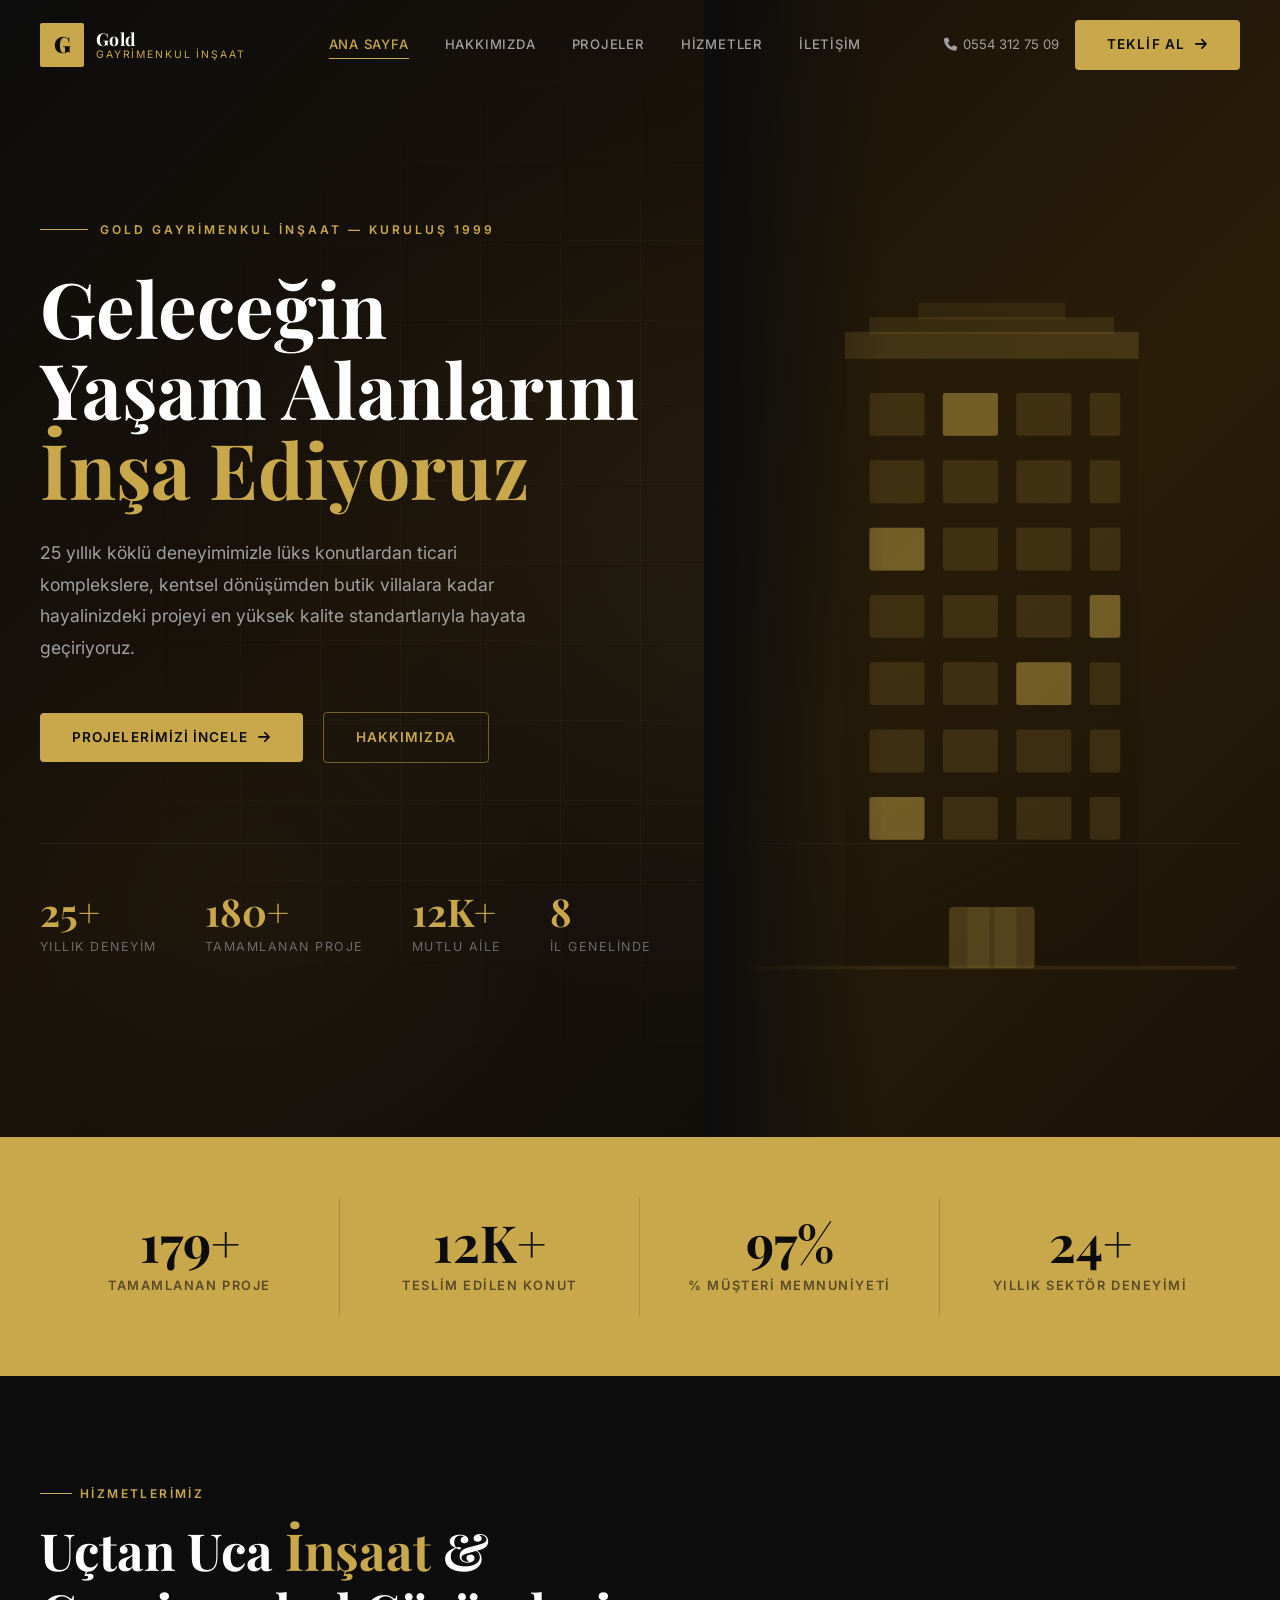
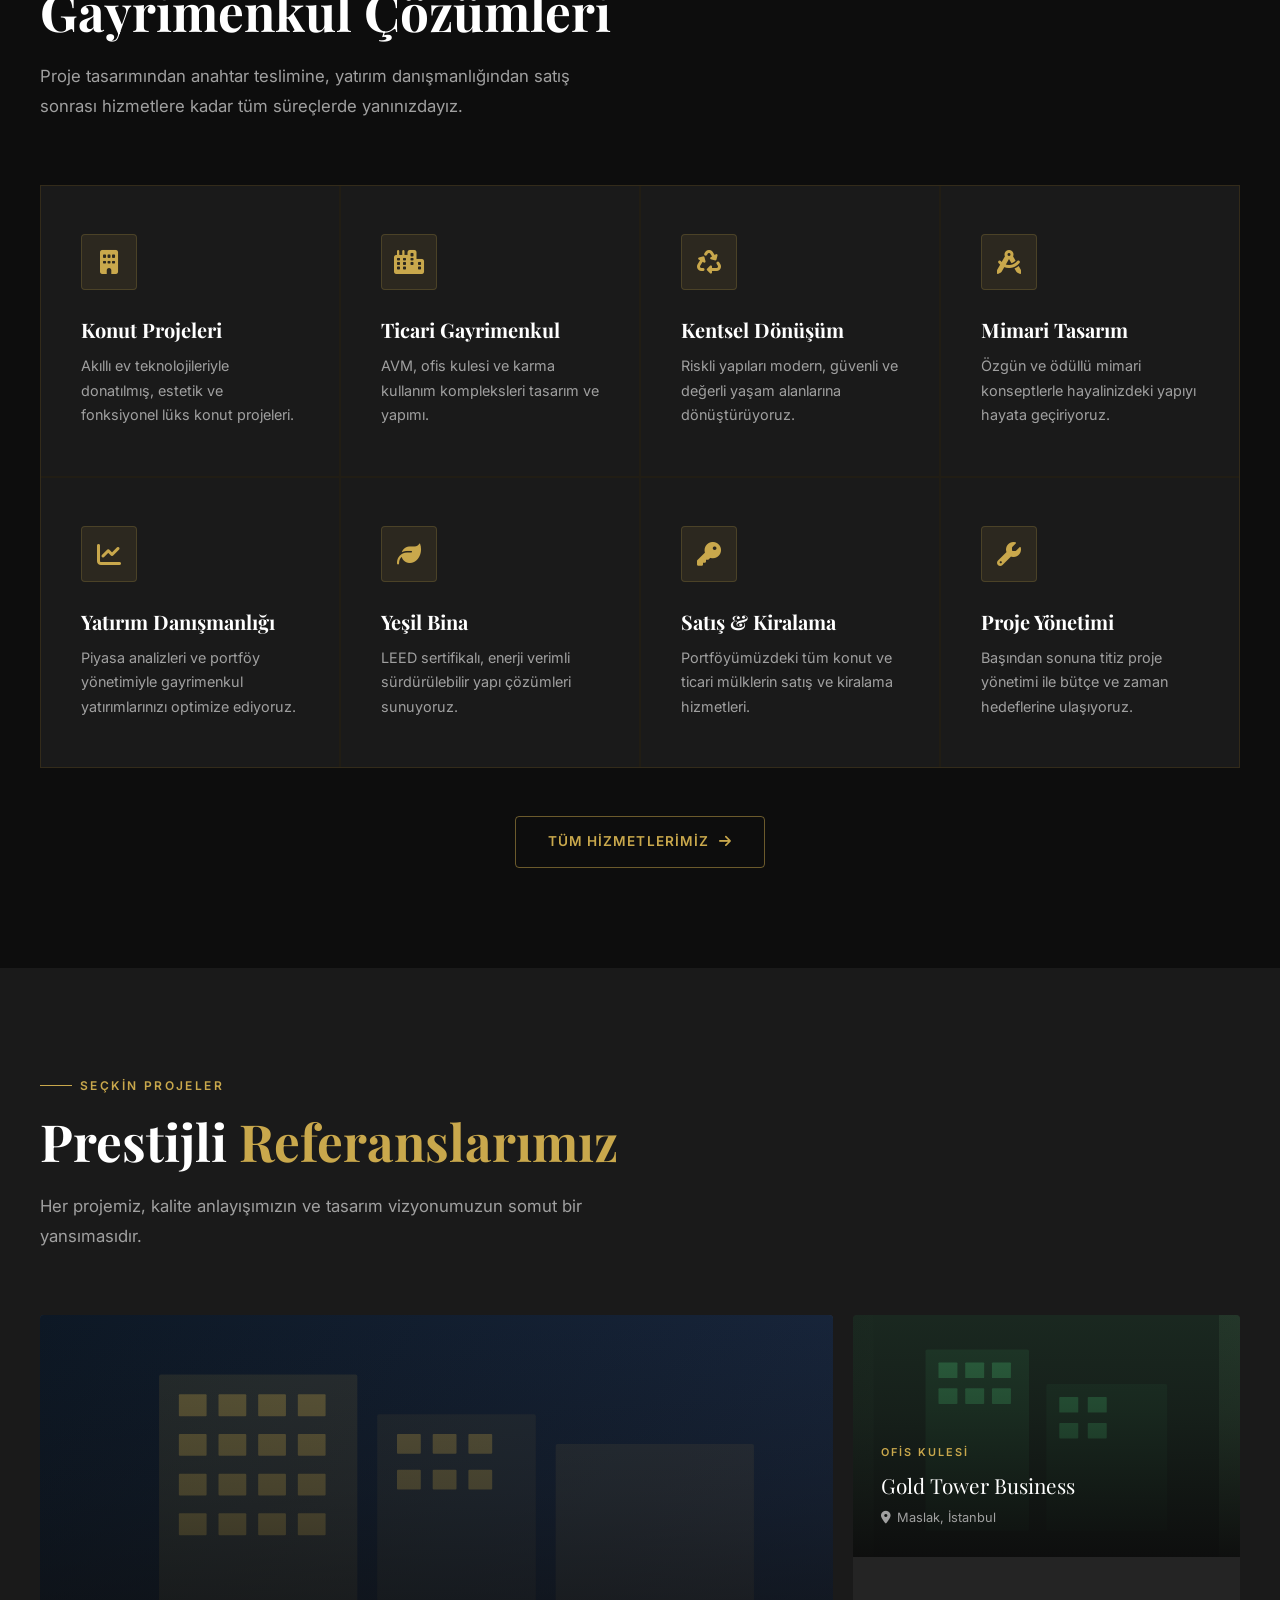
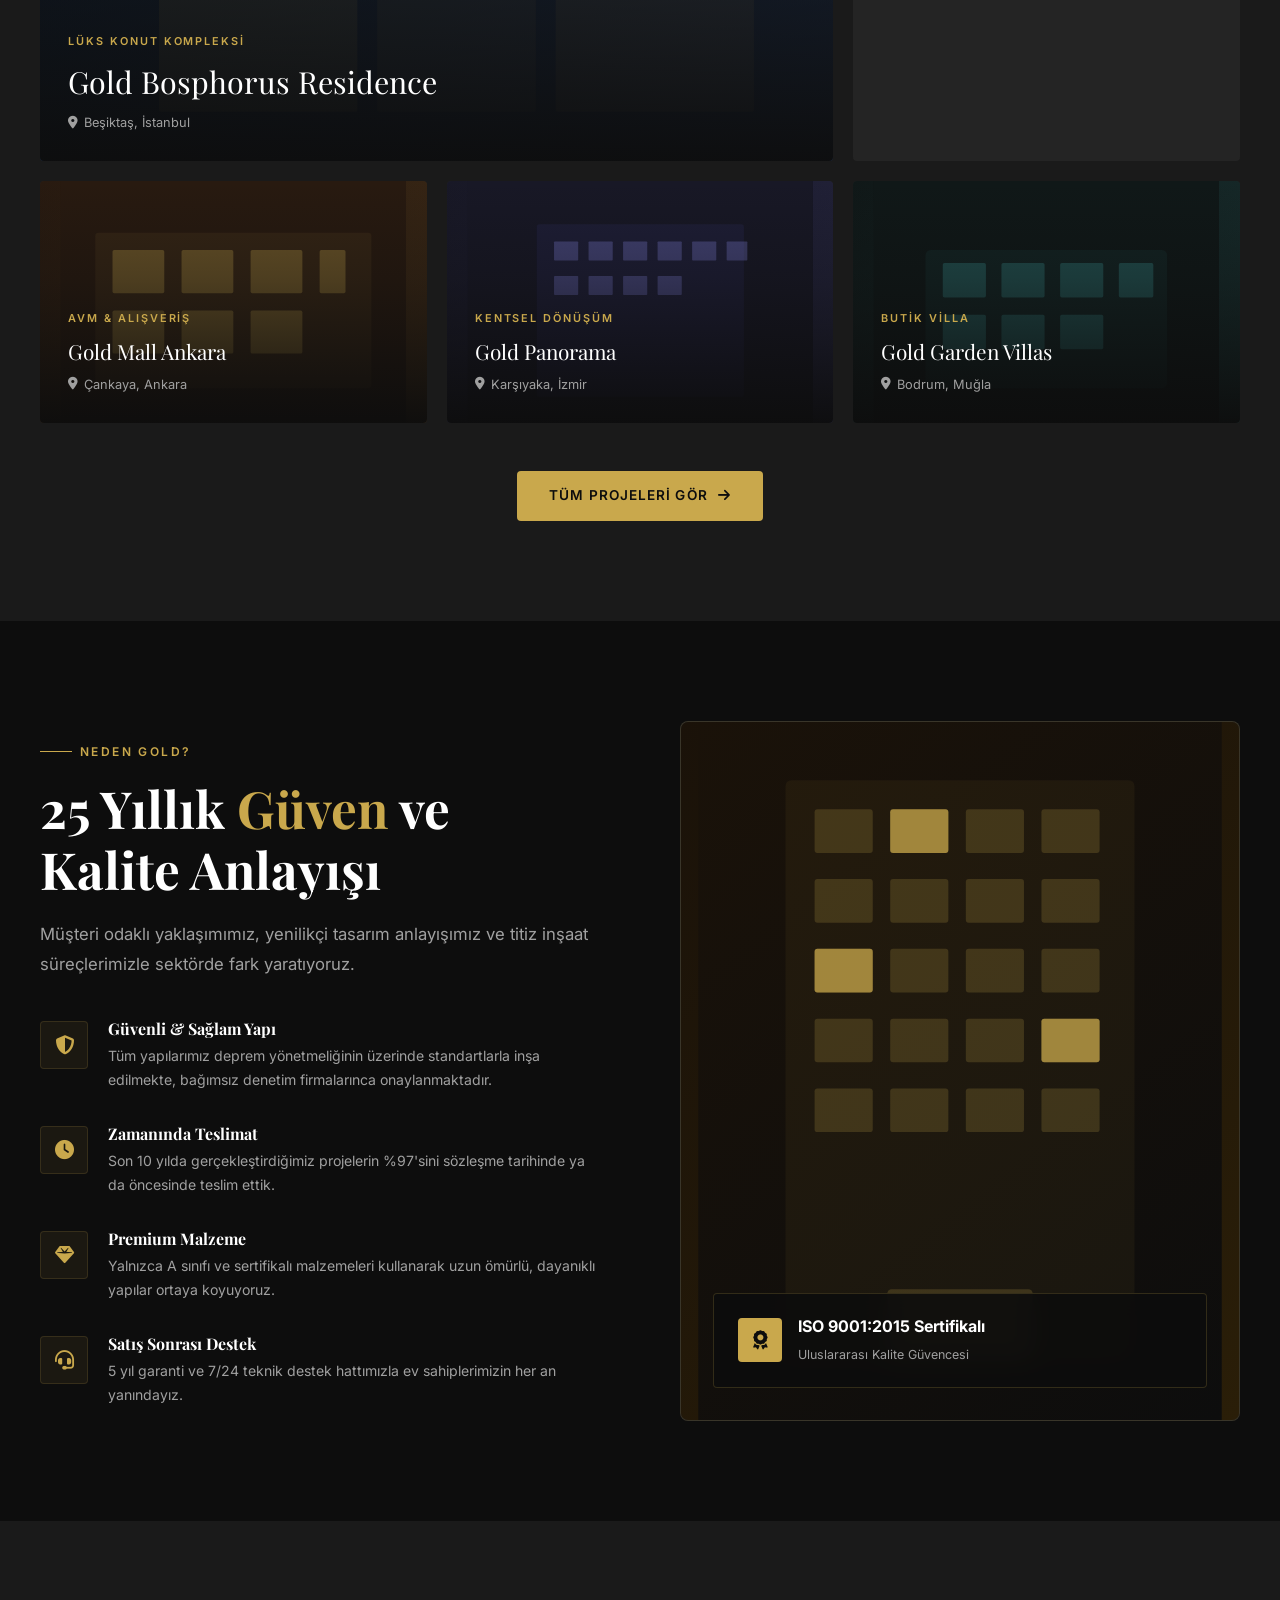
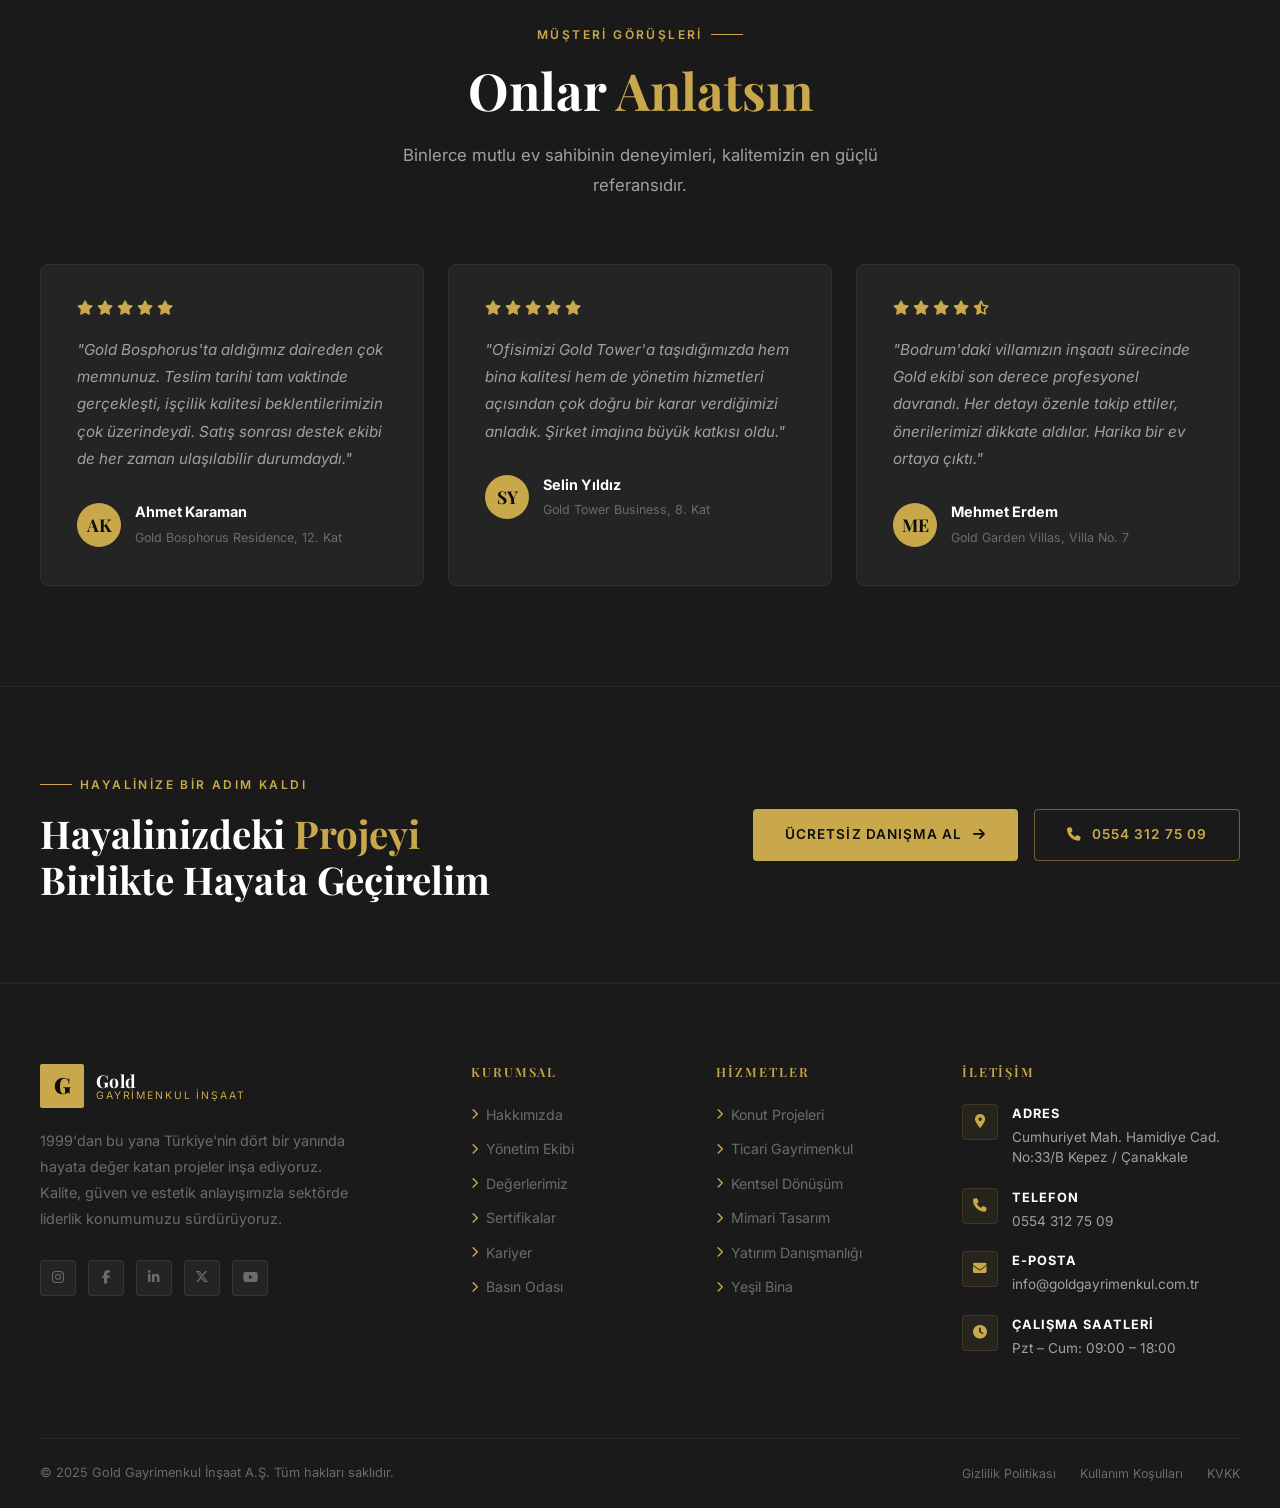
==== index.html @ 8187c600 "fix: iletişim bilgilerini güncelle Telefon: 0212 123 45 67 → 0554 312 75 09 Adres: Büyükdere Cad. No" ====
<!DOCTYPE html>
<html lang="tr">
<head>
  <meta charset="UTF-8" />
  <meta name="viewport" content="width=device-width, initial-scale=1.0" />
  <meta name="description" content="Gold Gayrimenkul İnşaat – Türkiye'nin önde gelen gayrimenkul ve inşaat şirketi. Lüks konutlar, ticari projeler ve kentsel dönüşüm alanında 25 yıllık deneyim." />
  <title>Gold Gayrimenkul İnşaat | Ana Sayfa</title>
  <link rel="preconnect" href="https://fonts.googleapis.com" />
  <link rel="preconnect" href="https://fonts.gstatic.com" crossorigin />
  <link href="https://fonts.googleapis.com/css2?family=Playfair+Display:wght@400;600;700;900&family=Inter:wght@300;400;500;600;700&display=swap" rel="stylesheet" />
  <link rel="stylesheet" href="css/style.css" />
  <link rel="stylesheet" href="https://cdnjs.cloudflare.com/ajax/libs/font-awesome/6.5.0/css/all.min.css" />
</head>
<body>

<!-- ══ NAVBAR ══ -->
<nav id="navbar">
  <div class="container">
    <div class="nav-inner">
      <a href="index.html" class="nav-logo">
        <div class="logo-icon">G</div>
        <div class="logo-text">
          <strong>Gold</strong>
          <span>Gayrimenkul İnşaat</span>
        </div>
      </a>
      <div class="nav-links">
        <a href="index.html" class="active">Ana Sayfa</a>
        <a href="hakkimizda.html">Hakkımızda</a>
        <a href="projeler.html">Projeler</a>
        <a href="hizmetler.html">Hizmetler</a>
        <a href="iletisim.html">İletişim</a>
      </div>
      <div class="nav-cta">
        <a href="tel:+905543127509" class="nav-tel">
          <i class="fa-solid fa-phone"></i>
          0554 312 75 09
        </a>
        <a href="iletisim.html" class="btn btn-primary">
          Teklif Al
          <i class="fa-solid fa-arrow-right"></i>
        </a>
      </div>
      <button class="nav-hamburger" id="hamburger" aria-label="Menü">
        <span></span><span></span><span></span>
      </button>
    </div>
  </div>
</nav>

<!-- Mobile Nav -->
<div class="nav-mobile" id="mobileNav">
  <a href="index.html" onclick="closeMenu()">Ana Sayfa</a>
  <a href="hakkimizda.html" onclick="closeMenu()">Hakkımızda</a>
  <a href="projeler.html" onclick="closeMenu()">Projeler</a>
  <a href="hizmetler.html" onclick="closeMenu()">Hizmetler</a>
  <a href="iletisim.html" onclick="closeMenu()">İletişim</a>
</div>

<!-- ══ HERO ══ -->
<section class="hero">
  <div class="hero-bg"></div>
  <div class="hero-grid"></div>
  <div class="container">
    <div class="hero-content">
      <div class="hero-eyebrow">
        <span class="line"></span>
        <span>Gold Gayrimenkul İnşaat — Kuruluş 1999</span>
      </div>
      <h1 class="hero-title">
        Geleceğin<br/>
        Yaşam Alanlarını<br/>
        <span class="gold">İnşa Ediyoruz</span>
      </h1>
      <p class="hero-subtitle">
        25 yıllık köklü deneyimimizle lüks konutlardan ticari komplekslere,
        kentsel dönüşümden butik villalara kadar hayalinizdeki projeyi
        en yüksek kalite standartlarıyla hayata geçiriyoruz.
      </p>
      <div class="hero-actions">
        <a href="projeler.html" class="btn btn-primary">
          Projelerimizi İncele
          <i class="fa-solid fa-arrow-right"></i>
        </a>
        <a href="hakkimizda.html" class="btn btn-outline">
          Hakkımızda
        </a>
      </div>
      <div class="hero-stats">
        <div class="hero-stat">
          <strong>25+</strong>
          <span>Yıllık Deneyim</span>
        </div>
        <div class="hero-stat">
          <strong>180+</strong>
          <span>Tamamlanan Proje</span>
        </div>
        <div class="hero-stat">
          <strong>12K+</strong>
          <span>Mutlu Aile</span>
        </div>
        <div class="hero-stat">
          <strong>8</strong>
          <span>İl Genelinde</span>
        </div>
      </div>
    </div>
  </div>
  <div class="hero-visual">
    <div class="hero-visual-inner">
      <div class="hero-building">
        <svg class="building-svg" viewBox="0 0 400 600" fill="none" xmlns="http://www.w3.org/2000/svg">
          <!-- Ana bina gövdesi -->
          <rect x="80" y="80" width="240" height="500" fill="url(#buildingGrad)" />
          <!-- Pencere sıraları -->
          <g fill="rgba(201,168,76,0.25)">
            <rect x="100" y="110" width="45" height="35" rx="2"/>
            <rect x="160" y="110" width="45" height="35" rx="2"/>
            <rect x="220" y="110" width="45" height="35" rx="2"/>
            <rect x="280" y="110" width="25" height="35" rx="2"/>
            <rect x="100" y="165" width="45" height="35" rx="2"/>
            <rect x="160" y="165" width="45" height="35" rx="2"/>
            <rect x="220" y="165" width="45" height="35" rx="2"/>
            <rect x="280" y="165" width="25" height="35" rx="2"/>
            <rect x="100" y="220" width="45" height="35" rx="2"/>
            <rect x="160" y="220" width="45" height="35" rx="2"/>
            <rect x="220" y="220" width="45" height="35" rx="2"/>
            <rect x="280" y="220" width="25" height="35" rx="2"/>
            <rect x="100" y="275" width="45" height="35" rx="2"/>
            <rect x="160" y="275" width="45" height="35" rx="2"/>
            <rect x="220" y="275" width="45" height="35" rx="2"/>
            <rect x="280" y="275" width="25" height="35" rx="2"/>
            <rect x="100" y="330" width="45" height="35" rx="2"/>
            <rect x="160" y="330" width="45" height="35" rx="2"/>
            <rect x="220" y="330" width="45" height="35" rx="2"/>
            <rect x="280" y="330" width="25" height="35" rx="2"/>
            <rect x="100" y="385" width="45" height="35" rx="2"/>
            <rect x="160" y="385" width="45" height="35" rx="2"/>
            <rect x="220" y="385" width="45" height="35" rx="2"/>
            <rect x="280" y="385" width="25" height="35" rx="2"/>
            <rect x="100" y="440" width="45" height="35" rx="2"/>
            <rect x="160" y="440" width="45" height="35" rx="2"/>
            <rect x="220" y="440" width="45" height="35" rx="2"/>
            <rect x="280" y="440" width="25" height="35" rx="2"/>
          </g>
          <!-- Parlak pencereler -->
          <g fill="rgba(201,168,76,0.7)">
            <rect x="160" y="110" width="45" height="35" rx="2"/>
            <rect x="100" y="220" width="45" height="35" rx="2"/>
            <rect x="220" y="330" width="45" height="35" rx="2"/>
            <rect x="100" y="440" width="45" height="35" rx="2"/>
            <rect x="280" y="275" width="25" height="35" rx="2"/>
          </g>
          <!-- Üst bölüm / çatı detay -->
          <rect x="80" y="60" width="240" height="22" fill="rgba(201,168,76,0.3)" />
          <rect x="100" y="48" width="200" height="14" fill="rgba(201,168,76,0.2)" />
          <rect x="140" y="36" width="120" height="14" fill="rgba(201,168,76,0.15)" />
          <!-- Giriş kapısı -->
          <rect x="165" y="530" width="70" height="50" rx="3" fill="rgba(201,168,76,0.4)" />
          <rect x="180" y="530" width="18" height="50" rx="2" fill="rgba(201,168,76,0.2)" />
          <rect x="202" y="530" width="18" height="50" rx="2" fill="rgba(201,168,76,0.2)" />
          <!-- Zemin çizgisi -->
          <rect x="0" y="578" width="400" height="3" fill="rgba(201,168,76,0.2)" />
          <defs>
            <linearGradient id="buildingGrad" x1="80" y1="80" x2="320" y2="580" gradientUnits="userSpaceOnUse">
              <stop offset="0%" stop-color="rgba(42,30,8,0.9)"/>
              <stop offset="100%" stop-color="rgba(26,18,9,0.7)"/>
            </linearGradient>
          </defs>
        </svg>
      </div>
    </div>
  </div>
</section>

<!-- ══ STATS BAND ══ -->
<div class="stats-band">
  <div class="container">
    <div class="stats-band-grid">
      <div class="stat-item">
        <span class="stat-number" data-target="180">0</span>
        <span class="stat-label">Tamamlanan Proje</span>
      </div>
      <div class="stat-item">
        <span class="stat-number" data-target="12000">0</span>
        <span class="stat-label">Teslim Edilen Konut</span>
      </div>
      <div class="stat-item">
        <span class="stat-number" data-target="98">0</span>
        <span class="stat-label">% Müşteri Memnuniyeti</span>
      </div>
      <div class="stat-item">
        <span class="stat-number" data-target="25">0</span>
        <span class="stat-label">Yıllık Sektör Deneyimi</span>
      </div>
    </div>
  </div>
</div>

<!-- ══ HİZMETLER ══ -->
<section id="services">
  <div class="container">
    <div class="section-header reveal">
      <div class="section-badge">Hizmetlerimiz</div>
      <h2 class="section-title">Uçtan Uca <span>İnşaat</span> &amp;<br/>Gayrimenkul Çözümleri</h2>
      <p class="section-desc">Proje tasarımından anahtar teslimine, yatırım danışmanlığından satış sonrası hizmetlere kadar tüm süreçlerde yanınızdayız.</p>
    </div>
    <div class="services-grid">
      <div class="service-card reveal reveal-delay-1">
        <div class="service-icon"><i class="fa-solid fa-building"></i></div>
        <h3>Konut Projeleri</h3>
        <p>Akıllı ev teknolojileriyle donatılmış, estetik ve fonksiyonel lüks konut projeleri.</p>
      </div>
      <div class="service-card reveal reveal-delay-2">
        <div class="service-icon"><i class="fa-solid fa-city"></i></div>
        <h3>Ticari Gayrimenkul</h3>
        <p>AVM, ofis kulesi ve karma kullanım kompleksleri tasarım ve yapımı.</p>
      </div>
      <div class="service-card reveal reveal-delay-3">
        <div class="service-icon"><i class="fa-solid fa-recycle"></i></div>
        <h3>Kentsel Dönüşüm</h3>
        <p>Riskli yapıları modern, güvenli ve değerli yaşam alanlarına dönüştürüyoruz.</p>
      </div>
      <div class="service-card reveal reveal-delay-4">
        <div class="service-icon"><i class="fa-solid fa-compass-drafting"></i></div>
        <h3>Mimari Tasarım</h3>
        <p>Özgün ve ödüllü mimari konseptlerle hayalinizdeki yapıyı hayata geçiriyoruz.</p>
      </div>
      <div class="service-card reveal reveal-delay-1">
        <div class="service-icon"><i class="fa-solid fa-chart-line"></i></div>
        <h3>Yatırım Danışmanlığı</h3>
        <p>Piyasa analizleri ve portföy yönetimiyle gayrimenkul yatırımlarınızı optimize ediyoruz.</p>
      </div>
      <div class="service-card reveal reveal-delay-2">
        <div class="service-icon"><i class="fa-solid fa-leaf"></i></div>
        <h3>Yeşil Bina</h3>
        <p>LEED sertifikalı, enerji verimli sürdürülebilir yapı çözümleri sunuyoruz.</p>
      </div>
      <div class="service-card reveal reveal-delay-3">
        <div class="service-icon"><i class="fa-solid fa-key"></i></div>
        <h3>Satış &amp; Kiralama</h3>
        <p>Portföyümüzdeki tüm konut ve ticari mülklerin satış ve kiralama hizmetleri.</p>
      </div>
      <div class="service-card reveal reveal-delay-4">
        <div class="service-icon"><i class="fa-solid fa-wrench"></i></div>
        <h3>Proje Yönetimi</h3>
        <p>Başından sonuna titiz proje yönetimi ile bütçe ve zaman hedeflerine ulaşıyoruz.</p>
      </div>
    </div>
    <div style="text-align:center; margin-top:48px;" class="reveal">
      <a href="hizmetler.html" class="btn btn-outline">
        Tüm Hizmetlerimiz
        <i class="fa-solid fa-arrow-right"></i>
      </a>
    </div>
  </div>
</section>

<!-- ══ PROJELER ══ -->
<section style="background: var(--dark-2); padding-top: 0; padding-bottom: 100px;" id="projects">
  <div class="container">
    <div class="section-header reveal" style="padding-top: 100px;">
      <div class="section-badge">Seçkin Projeler</div>
      <h2 class="section-title">Prestijli <span>Referanslarımız</span></h2>
      <p class="section-desc">Her projemiz, kalite anlayışımızın ve tasarım vizyonumuzun somut bir yansımasıdır.</p>
    </div>
    <div class="projects-grid">
      <!-- Featured -->
      <div class="project-card reveal">
        <div class="project-thumb">
          <div class="project-thumb-bg" style="background: linear-gradient(135deg, #1A2840 0%, #2A3D5C 50%, #1A2840 100%); position: relative;">
            <svg viewBox="0 0 800 450" width="100%" height="100%" xmlns="http://www.w3.org/2000/svg" style="position:absolute;inset:0">
              <rect width="800" height="450" fill="url(#p1g)"/>
              <rect x="120" y="60" width="200" height="340" fill="rgba(201,168,76,0.12)" rx="2"/>
              <rect x="340" y="100" width="160" height="300" fill="rgba(201,168,76,0.08)" rx="2"/>
              <rect x="520" y="130" width="200" height="270" fill="rgba(201,168,76,0.1)" rx="2"/>
              <g fill="rgba(201,168,76,0.35)">
                <rect x="140" y="80" width="28" height="22" rx="1"/>
                <rect x="180" y="80" width="28" height="22" rx="1"/>
                <rect x="220" y="80" width="28" height="22" rx="1"/>
                <rect x="260" y="80" width="28" height="22" rx="1"/>
                <rect x="140" y="120" width="28" height="22" rx="1"/>
                <rect x="180" y="120" width="28" height="22" rx="1"/>
                <rect x="220" y="120" width="28" height="22" rx="1"/>
                <rect x="260" y="120" width="28" height="22" rx="1"/>
                <rect x="140" y="160" width="28" height="22" rx="1"/>
                <rect x="180" y="160" width="28" height="22" rx="1"/>
                <rect x="220" y="160" width="28" height="22" rx="1"/>
                <rect x="260" y="160" width="28" height="22" rx="1"/>
                <rect x="140" y="200" width="28" height="22" rx="1"/>
                <rect x="180" y="200" width="28" height="22" rx="1"/>
                <rect x="220" y="200" width="28" height="22" rx="1"/>
                <rect x="260" y="200" width="28" height="22" rx="1"/>
                <rect x="360" y="120" width="24" height="20" rx="1"/>
                <rect x="396" y="120" width="24" height="20" rx="1"/>
                <rect x="432" y="120" width="24" height="20" rx="1"/>
                <rect x="360" y="156" width="24" height="20" rx="1"/>
                <rect x="396" y="156" width="24" height="20" rx="1"/>
                <rect x="432" y="156" width="24" height="20" rx="1"/>
              </g>
              <defs>
                <linearGradient id="p1g" x1="0" y1="0" x2="800" y2="450" gradientUnits="userSpaceOnUse">
                  <stop offset="0%" stop-color="#0D1825"/>
                  <stop offset="100%" stop-color="#1A2840"/>
                </linearGradient>
              </defs>
            </svg>
          </div>
          <div class="project-overlay">
            <div class="project-tag">Lüks Konut Kompleksi</div>
            <div class="project-name">Gold Bosphorus Residence</div>
            <div class="project-loc"><i class="fa-solid fa-location-dot"></i> Beşiktaş, İstanbul</div>
          </div>
          <div class="project-arrow"><i class="fa-solid fa-arrow-right"></i></div>
        </div>
      </div>
      <!-- Card 2 -->
      <div class="project-card reveal reveal-delay-1">
        <div class="project-thumb">
          <div class="project-thumb-bg" style="background: linear-gradient(135deg, #1A2820 0%, #2A4030 100%);">
            <svg viewBox="0 0 400 280" width="100%" height="100%" xmlns="http://www.w3.org/2000/svg">
              <rect width="400" height="280" fill="#1A2820"/>
              <rect x="60" y="40" width="120" height="210" fill="rgba(76,201,120,0.1)" rx="2"/>
              <rect x="200" y="80" width="140" height="170" fill="rgba(76,201,120,0.07)" rx="2"/>
              <g fill="rgba(76,201,120,0.3)">
                <rect x="75" y="55" width="22" height="18" rx="1"/>
                <rect x="106" y="55" width="22" height="18" rx="1"/>
                <rect x="137" y="55" width="22" height="18" rx="1"/>
                <rect x="75" y="85" width="22" height="18" rx="1"/>
                <rect x="106" y="85" width="22" height="18" rx="1"/>
                <rect x="137" y="85" width="22" height="18" rx="1"/>
                <rect x="215" y="95" width="22" height="18" rx="1"/>
                <rect x="248" y="95" width="22" height="18" rx="1"/>
                <rect x="215" y="125" width="22" height="18" rx="1"/>
                <rect x="248" y="125" width="22" height="18" rx="1"/>
              </g>
            </svg>
          </div>
          <div class="project-overlay">
            <div class="project-tag">Ofis Kulesi</div>
            <div class="project-name">Gold Tower Business</div>
            <div class="project-loc"><i class="fa-solid fa-location-dot"></i> Maslak, İstanbul</div>
          </div>
          <div class="project-arrow"><i class="fa-solid fa-arrow-right"></i></div>
        </div>
      </div>
      <!-- Card 3 -->
      <div class="project-card reveal reveal-delay-2">
        <div class="project-thumb">
          <div class="project-thumb-bg" style="background: linear-gradient(135deg, #281A10 0%, #3D2A16 100%);">
            <svg viewBox="0 0 400 280" width="100%" height="100%" xmlns="http://www.w3.org/2000/svg">
              <rect width="400" height="280" fill="#281A10"/>
              <rect x="40" y="60" width="320" height="180" fill="rgba(201,168,76,0.08)" rx="4"/>
              <g fill="rgba(201,168,76,0.35)">
                <rect x="60" y="80" width="60" height="50" rx="2"/>
                <rect x="140" y="80" width="60" height="50" rx="2"/>
                <rect x="220" y="80" width="60" height="50" rx="2"/>
                <rect x="300" y="80" width="30" height="50" rx="2"/>
                <rect x="60" y="150" width="60" height="50" rx="2"/>
                <rect x="140" y="150" width="60" height="50" rx="2"/>
                <rect x="220" y="150" width="60" height="50" rx="2"/>
              </g>
            </svg>
          </div>
          <div class="project-overlay">
            <div class="project-tag">AVM &amp; Alışveriş</div>
            <div class="project-name">Gold Mall Ankara</div>
            <div class="project-loc"><i class="fa-solid fa-location-dot"></i> Çankaya, Ankara</div>
          </div>
          <div class="project-arrow"><i class="fa-solid fa-arrow-right"></i></div>
        </div>
      </div>
      <!-- Card 4 -->
      <div class="project-card reveal reveal-delay-1">
        <div class="project-thumb">
          <div class="project-thumb-bg" style="background: linear-gradient(135deg, #181826 0%, #252540 100%);">
            <svg viewBox="0 0 400 280" width="100%" height="100%" xmlns="http://www.w3.org/2000/svg">
              <rect width="400" height="280" fill="#181826"/>
              <rect x="80" y="50" width="240" height="200" fill="rgba(100,100,255,0.08)" rx="3"/>
              <g fill="rgba(150,150,255,0.3)">
                <rect x="100" y="70" width="28" height="22" rx="1"/><rect x="140" y="70" width="28" height="22" rx="1"/>
                <rect x="180" y="70" width="28" height="22" rx="1"/><rect x="220" y="70" width="28" height="22" rx="1"/>
                <rect x="260" y="70" width="28" height="22" rx="1"/><rect x="300" y="70" width="24" height="22" rx="1"/>
                <rect x="100" y="110" width="28" height="22" rx="1"/><rect x="140" y="110" width="28" height="22" rx="1"/>
                <rect x="180" y="110" width="28" height="22" rx="1"/><rect x="220" y="110" width="28" height="22" rx="1"/>
              </g>
            </svg>
          </div>
          <div class="project-overlay">
            <div class="project-tag">Kentsel Dönüşüm</div>
            <div class="project-name">Gold Panorama</div>
            <div class="project-loc"><i class="fa-solid fa-location-dot"></i> Karşıyaka, İzmir</div>
          </div>
          <div class="project-arrow"><i class="fa-solid fa-arrow-right"></i></div>
        </div>
      </div>
      <!-- Card 5 -->
      <div class="project-card reveal reveal-delay-2">
        <div class="project-thumb">
          <div class="project-thumb-bg" style="background: linear-gradient(135deg, #101818 0%, #183030 100%);">
            <svg viewBox="0 0 400 280" width="100%" height="100%" xmlns="http://www.w3.org/2000/svg">
              <rect width="400" height="280" fill="#101818"/>
              <rect x="60" y="80" width="280" height="160" fill="rgba(76,201,201,0.06)" rx="6"/>
              <g fill="rgba(76,201,201,0.25)">
                <rect x="80" y="95" width="50" height="40" rx="2"/><rect x="148" y="95" width="50" height="40" rx="2"/>
                <rect x="216" y="95" width="50" height="40" rx="2"/><rect x="284" y="95" width="40" height="40" rx="2"/>
                <rect x="80" y="155" width="50" height="40" rx="2"/><rect x="148" y="155" width="50" height="40" rx="2"/>
                <rect x="216" y="155" width="50" height="40" rx="2"/>
              </g>
            </svg>
          </div>
          <div class="project-overlay">
            <div class="project-tag">Butik Villa</div>
            <div class="project-name">Gold Garden Villas</div>
            <div class="project-loc"><i class="fa-solid fa-location-dot"></i> Bodrum, Muğla</div>
          </div>
          <div class="project-arrow"><i class="fa-solid fa-arrow-right"></i></div>
        </div>
      </div>
    </div>
    <div style="text-align:center; margin-top:48px;" class="reveal">
      <a href="projeler.html" class="btn btn-primary">
        Tüm Projeleri Gör
        <i class="fa-solid fa-arrow-right"></i>
      </a>
    </div>
  </div>
</section>

<!-- ══ NEDEN BİZ ══ -->
<section id="why">
  <div class="container">
    <div class="why-grid">
      <div>
        <div class="section-badge reveal">Neden Gold?</div>
        <h2 class="section-title reveal">25 Yıllık <span>Güven</span> ve<br/>Kalite Anlayışı</h2>
        <p class="section-desc reveal">Müşteri odaklı yaklaşımımız, yenilikçi tasarım anlayışımız ve titiz inşaat süreçlerimizle sektörde fark yaratıyoruz.</p>
        <div class="why-features">
          <div class="why-feature reveal reveal-delay-1">
            <div class="why-feature-icon"><i class="fa-solid fa-shield-halved"></i></div>
            <div>
              <h4>Güvenli &amp; Sağlam Yapı</h4>
              <p>Tüm yapılarımız deprem yönetmeliğinin üzerinde standartlarla inşa edilmekte, bağımsız denetim firmalarınca onaylanmaktadır.</p>
            </div>
          </div>
          <div class="why-feature reveal reveal-delay-2">
            <div class="why-feature-icon"><i class="fa-solid fa-clock"></i></div>
            <div>
              <h4>Zamanında Teslimat</h4>
              <p>Son 10 yılda gerçekleştirdiğimiz projelerin %97'sini sözleşme tarihinde ya da öncesinde teslim ettik.</p>
            </div>
          </div>
          <div class="why-feature reveal reveal-delay-3">
            <div class="why-feature-icon"><i class="fa-solid fa-gem"></i></div>
            <div>
              <h4>Premium Malzeme</h4>
              <p>Yalnızca A sınıfı ve sertifikalı malzemeleri kullanarak uzun ömürlü, dayanıklı yapılar ortaya koyuyoruz.</p>
            </div>
          </div>
          <div class="why-feature reveal reveal-delay-4">
            <div class="why-feature-icon"><i class="fa-solid fa-headset"></i></div>
            <div>
              <h4>Satış Sonrası Destek</h4>
              <p>5 yıl garanti ve 7/24 teknik destek hattımızla ev sahiplerimizin her an yanındayız.</p>
            </div>
          </div>
        </div>
      </div>
      <div class="why-visual reveal reveal-delay-2">
        <div class="why-visual-card">
          <div class="why-visual-inner">
            <svg viewBox="0 0 360 480" width="100%" height="100%" xmlns="http://www.w3.org/2000/svg">
              <rect width="360" height="480" fill="url(#wg)"/>
              <rect x="60" y="40" width="240" height="400" fill="rgba(201,168,76,0.06)" rx="4"/>
              <g fill="rgba(201,168,76,0.2)">
                <rect x="80" y="60" width="40" height="30" rx="2"/>
                <rect x="132" y="60" width="40" height="30" rx="2"/>
                <rect x="184" y="60" width="40" height="30" rx="2"/>
                <rect x="236" y="60" width="40" height="30" rx="2"/>
                <rect x="80" y="108" width="40" height="30" rx="2"/>
                <rect x="132" y="108" width="40" height="30" rx="2"/>
                <rect x="184" y="108" width="40" height="30" rx="2"/>
                <rect x="236" y="108" width="40" height="30" rx="2"/>
                <rect x="80" y="156" width="40" height="30" rx="2"/>
                <rect x="132" y="156" width="40" height="30" rx="2"/>
                <rect x="184" y="156" width="40" height="30" rx="2"/>
                <rect x="236" y="156" width="40" height="30" rx="2"/>
                <rect x="80" y="204" width="40" height="30" rx="2"/>
                <rect x="132" y="204" width="40" height="30" rx="2"/>
                <rect x="184" y="204" width="40" height="30" rx="2"/>
                <rect x="236" y="204" width="40" height="30" rx="2"/>
                <rect x="80" y="252" width="40" height="30" rx="2"/>
                <rect x="132" y="252" width="40" height="30" rx="2"/>
                <rect x="184" y="252" width="40" height="30" rx="2"/>
                <rect x="236" y="252" width="40" height="30" rx="2"/>
              </g>
              <g fill="rgba(201,168,76,0.7)">
                <rect x="132" y="60" width="40" height="30" rx="2"/>
                <rect x="80" y="156" width="40" height="30" rx="2"/>
                <rect x="236" y="204" width="40" height="30" rx="2"/>
              </g>
              <rect x="130" y="390" width="100" height="50" rx="3" fill="rgba(201,168,76,0.2)"/>
              <defs>
                <linearGradient id="wg" x1="0" y1="0" x2="360" y2="480" gradientUnits="userSpaceOnUse">
                  <stop offset="0%" stop-color="#1A1209"/>
                  <stop offset="100%" stop-color="#0D0D0D"/>
                </linearGradient>
              </defs>
            </svg>
          </div>
          <div class="why-badge">
            <div class="why-badge-icon"><i class="fa-solid fa-award"></i></div>
            <div>
              <strong>ISO 9001:2015 Sertifikalı</strong>
              <span>Uluslararası Kalite Güvencesi</span>
            </div>
          </div>
        </div>
      </div>
    </div>
  </div>
</section>

<!-- ══ MÜŞTERİ GÖRÜŞLERİ ══ -->
<section class="testimonials-section">
  <div class="container">
    <div class="section-header centered reveal">
      <div class="section-badge">Müşteri Görüşleri</div>
      <h2 class="section-title">Onlar <span>Anlatsın</span></h2>
      <p class="section-desc">Binlerce mutlu ev sahibinin deneyimleri, kalitemizin en güçlü referansıdır.</p>
    </div>
    <div class="testimonials-grid">
      <div class="testimonial-card reveal reveal-delay-1">
        <div class="testimonial-stars">
          <i class="fa-solid fa-star"></i><i class="fa-solid fa-star"></i><i class="fa-solid fa-star"></i><i class="fa-solid fa-star"></i><i class="fa-solid fa-star"></i>
        </div>
        <p class="testimonial-text">"Gold Bosphorus'ta aldığımız daireden çok memnunuz. Teslim tarihi tam vaktinde gerçekleşti, işçilik kalitesi beklentilerimizin çok üzerindeydi. Satış sonrası destek ekibi de her zaman ulaşılabilir durumdaydı."</p>
        <div class="testimonial-author">
          <div class="author-avatar">AK</div>
          <div class="author-info">
            <strong>Ahmet Karaman</strong>
            <span>Gold Bosphorus Residence, 12. Kat</span>
          </div>
        </div>
      </div>
      <div class="testimonial-card reveal reveal-delay-2">
        <div class="testimonial-stars">
          <i class="fa-solid fa-star"></i><i class="fa-solid fa-star"></i><i class="fa-solid fa-star"></i><i class="fa-solid fa-star"></i><i class="fa-solid fa-star"></i>
        </div>
        <p class="testimonial-text">"Ofisimizi Gold Tower'a taşıdığımızda hem bina kalitesi hem de yönetim hizmetleri açısından çok doğru bir karar verdiğimizi anladık. Şirket imajına büyük katkısı oldu."</p>
        <div class="testimonial-author">
          <div class="author-avatar">SY</div>
          <div class="author-info">
            <strong>Selin Yıldız</strong>
            <span>Gold Tower Business, 8. Kat</span>
          </div>
        </div>
      </div>
      <div class="testimonial-card reveal reveal-delay-3">
        <div class="testimonial-stars">
          <i class="fa-solid fa-star"></i><i class="fa-solid fa-star"></i><i class="fa-solid fa-star"></i><i class="fa-solid fa-star"></i><i class="fa-solid fa-star-half-stroke"></i>
        </div>
        <p class="testimonial-text">"Bodrum'daki villamızın inşaatı sürecinde Gold ekibi son derece profesyonel davrandı. Her detayı özenle takip ettiler, önerilerimizi dikkate aldılar. Harika bir ev ortaya çıktı."</p>
        <div class="testimonial-author">
          <div class="author-avatar">ME</div>
          <div class="author-info">
            <strong>Mehmet Erdem</strong>
            <span>Gold Garden Villas, Villa No. 7</span>
          </div>
        </div>
      </div>
    </div>
  </div>
</section>

<!-- ══ CTA ══ -->
<section class="cta-band">
  <div class="container">
    <div class="cta-inner">
      <div class="reveal">
        <div class="section-badge">Hayalinize Bir Adım Kaldı</div>
        <h2>Hayalinizdeki <span>Projeyi</span><br/>Birlikte Hayata Geçirelim</h2>
      </div>
      <div class="cta-actions reveal reveal-delay-2">
        <a href="iletisim.html" class="btn btn-primary">
          Ücretsiz Danışma Al
          <i class="fa-solid fa-arrow-right"></i>
        </a>
        <a href="tel:+905543127509" class="btn btn-outline">
          <i class="fa-solid fa-phone"></i>
          0554 312 75 09
        </a>
      </div>
    </div>
  </div>
</section>

<!-- ══ FOOTER ══ -->
<footer>
  <div class="container">
    <div class="footer-grid">
      <div class="footer-brand">
        <a href="index.html" class="nav-logo" style="display:inline-flex;">
          <div class="logo-icon">G</div>
          <div class="logo-text">
            <strong>Gold</strong>
            <span>Gayrimenkul İnşaat</span>
          </div>
        </a>
        <p>1999'dan bu yana Türkiye'nin dört bir yanında hayata değer katan projeler inşa ediyoruz. Kalite, güven ve estetik anlayışımızla sektörde liderlik konumumuzu sürdürüyoruz.</p>
        <div class="footer-socials">
          <a href="#" class="social-btn" aria-label="Instagram"><i class="fa-brands fa-instagram"></i></a>
          <a href="#" class="social-btn" aria-label="Facebook"><i class="fa-brands fa-facebook-f"></i></a>
          <a href="#" class="social-btn" aria-label="LinkedIn"><i class="fa-brands fa-linkedin-in"></i></a>
          <a href="#" class="social-btn" aria-label="Twitter"><i class="fa-brands fa-x-twitter"></i></a>
          <a href="#" class="social-btn" aria-label="YouTube"><i class="fa-brands fa-youtube"></i></a>
        </div>
      </div>
      <div class="footer-col">
        <h4>Kurumsal</h4>
        <ul>
          <li><a href="hakkimizda.html"><i class="fa-solid fa-chevron-right" style="font-size:.7rem;color:var(--gold)"></i> Hakkımızda</a></li>
          <li><a href="hakkimizda.html#team"><i class="fa-solid fa-chevron-right" style="font-size:.7rem;color:var(--gold)"></i> Yönetim Ekibi</a></li>
          <li><a href="hakkimizda.html#values"><i class="fa-solid fa-chevron-right" style="font-size:.7rem;color:var(--gold)"></i> Değerlerimiz</a></li>
          <li><a href="#"><i class="fa-solid fa-chevron-right" style="font-size:.7rem;color:var(--gold)"></i> Sertifikalar</a></li>
          <li><a href="#"><i class="fa-solid fa-chevron-right" style="font-size:.7rem;color:var(--gold)"></i> Kariyer</a></li>
          <li><a href="#"><i class="fa-solid fa-chevron-right" style="font-size:.7rem;color:var(--gold)"></i> Basın Odası</a></li>
        </ul>
      </div>
      <div class="footer-col">
        <h4>Hizmetler</h4>
        <ul>
          <li><a href="hizmetler.html"><i class="fa-solid fa-chevron-right" style="font-size:.7rem;color:var(--gold)"></i> Konut Projeleri</a></li>
          <li><a href="hizmetler.html"><i class="fa-solid fa-chevron-right" style="font-size:.7rem;color:var(--gold)"></i> Ticari Gayrimenkul</a></li>
          <li><a href="hizmetler.html"><i class="fa-solid fa-chevron-right" style="font-size:.7rem;color:var(--gold)"></i> Kentsel Dönüşüm</a></li>
          <li><a href="hizmetler.html"><i class="fa-solid fa-chevron-right" style="font-size:.7rem;color:var(--gold)"></i> Mimari Tasarım</a></li>
          <li><a href="hizmetler.html"><i class="fa-solid fa-chevron-right" style="font-size:.7rem;color:var(--gold)"></i> Yatırım Danışmanlığı</a></li>
          <li><a href="hizmetler.html"><i class="fa-solid fa-chevron-right" style="font-size:.7rem;color:var(--gold)"></i> Yeşil Bina</a></li>
        </ul>
      </div>
      <div class="footer-col">
        <h4>İletişim</h4>
        <div class="footer-contact-item">
          <div class="contact-icon"><i class="fa-solid fa-location-dot"></i></div>
          <p><strong>Adres</strong>Cumhuriyet Mah. Hamidiye Cad. No:33/B Kepez / Çanakkale</p>
        </div>
        <div class="footer-contact-item">
          <div class="contact-icon"><i class="fa-solid fa-phone"></i></div>
          <p><strong>Telefon</strong><a href="tel:+905543127509" style="color:var(--gray-light)">0554 312 75 09</a></p>
        </div>
        <div class="footer-contact-item">
          <div class="contact-icon"><i class="fa-solid fa-envelope"></i></div>
          <p><strong>E-Posta</strong><a href="mailto:info@goldgayrimenkul.com.tr" style="color:var(--gray-light)">info@goldgayrimenkul.com.tr</a></p>
        </div>
        <div class="footer-contact-item">
          <div class="contact-icon"><i class="fa-solid fa-clock"></i></div>
          <p><strong>Çalışma Saatleri</strong>Pzt – Cum: 09:00 – 18:00</p>
        </div>
      </div>
    </div>
    <div class="footer-bottom">
      <p>© 2025 Gold Gayrimenkul İnşaat A.Ş. Tüm hakları saklıdır.</p>
      <div class="footer-bottom-links">
        <a href="#">Gizlilik Politikası</a>
        <a href="#">Kullanım Koşulları</a>
        <a href="#">KVKK</a>
      </div>
    </div>
  </div>
</footer>

<button id="backToTop" aria-label="Yukarı çık"><i class="fa-solid fa-chevron-up"></i></button>

<script src="js/main.js"></script>
</body>
</html>
---- css/style.css ----
/* ============================================
   GOLD GAYRİMENKUL İNŞAAT - Ana Stil Dosyası
   ============================================ */

:root {
  --gold: #C9A84C;
  --gold-light: #E8C96D;
  --gold-dark: #A07830;
  --dark: #0D0D0D;
  --dark-2: #1A1A1A;
  --dark-3: #242424;
  --dark-4: #2E2E2E;
  --gray: #6B6B6B;
  --gray-light: #A0A0A0;
  --white: #FFFFFF;
  --off-white: #F5F0E8;
  --font-heading: 'Playfair Display', serif;
  --font-body: 'Inter', sans-serif;
  --transition: all 0.35s cubic-bezier(0.25, 0.46, 0.45, 0.94);
  --shadow-sm: 0 2px 12px rgba(0,0,0,0.15);
  --shadow-md: 0 8px 32px rgba(0,0,0,0.25);
  --shadow-lg: 0 20px 60px rgba(0,0,0,0.35);
  --radius: 4px;
  --radius-lg: 8px;
}

/* ── Reset & Base ── */
*, *::before, *::after { box-sizing: border-box; margin: 0; padding: 0; }

html { scroll-behavior: smooth; font-size: 16px; }

body {
  font-family: var(--font-body);
  background: var(--dark);
  color: var(--white);
  line-height: 1.6;
  overflow-x: hidden;
}

img { max-width: 100%; display: block; }
a { text-decoration: none; color: inherit; }
ul { list-style: none; }
button { cursor: pointer; border: none; background: none; font-family: inherit; }

/* ── Typography ── */
h1, h2, h3, h4, h5 {
  font-family: var(--font-heading);
  line-height: 1.2;
  font-weight: 700;
}

.section-badge {
  display: inline-flex;
  align-items: center;
  gap: 8px;
  font-size: 0.75rem;
  font-weight: 600;
  letter-spacing: 0.2em;
  text-transform: uppercase;
  color: var(--gold);
  margin-bottom: 16px;
}

.section-badge::before {
  content: '';
  display: block;
  width: 32px;
  height: 1px;
  background: var(--gold);
}

.section-title {
  font-size: clamp(2rem, 4vw, 3.2rem);
  margin-bottom: 20px;
}

.section-title span {
  color: var(--gold);
}

.section-desc {
  font-size: 1.05rem;
  color: var(--gray-light);
  max-width: 560px;
  line-height: 1.75;
}

/* ── Container ── */
.container {
  width: 100%;
  max-width: 1280px;
  margin: 0 auto;
  padding: 0 40px;
}

/* ── Buttons ── */
.btn {
  display: inline-flex;
  align-items: center;
  gap: 10px;
  padding: 14px 32px;
  font-size: 0.85rem;
  font-weight: 600;
  letter-spacing: 0.08em;
  text-transform: uppercase;
  border-radius: var(--radius);
  transition: var(--transition);
  position: relative;
  overflow: hidden;
}

.btn-primary {
  background: var(--gold);
  color: var(--dark);
}
.btn-primary:hover {
  background: var(--gold-light);
  transform: translateY(-2px);
  box-shadow: 0 8px 24px rgba(201,168,76,0.35);
}

.btn-outline {
  border: 1px solid rgba(201,168,76,0.5);
  color: var(--gold);
}
.btn-outline:hover {
  background: rgba(201,168,76,0.1);
  border-color: var(--gold);
  transform: translateY(-2px);
}

.btn-dark {
  background: var(--dark-3);
  color: var(--white);
  border: 1px solid var(--dark-4);
}
.btn-dark:hover {
  background: var(--dark-4);
  transform: translateY(-2px);
}

.btn svg {
  transition: transform 0.3s ease;
}
.btn:hover svg {
  transform: translateX(4px);
}

/* ── Divider ── */
.gold-divider {
  width: 60px;
  height: 2px;
  background: linear-gradient(90deg, var(--gold), transparent);
  margin: 24px 0;
}

/* ══════════════════════════════════════════
   NAVBAR
══════════════════════════════════════════ */
#navbar {
  position: fixed;
  top: 0;
  left: 0;
  right: 0;
  z-index: 1000;
  padding: 20px 0;
  transition: var(--transition);
}

#navbar.scrolled {
  background: rgba(13,13,13,0.95);
  backdrop-filter: blur(20px);
  padding: 14px 0;
  border-bottom: 1px solid rgba(201,168,76,0.15);
}

.nav-inner {
  display: flex;
  align-items: center;
  justify-content: space-between;
}

.nav-logo {
  display: flex;
  align-items: center;
  gap: 12px;
}

.logo-icon {
  width: 44px;
  height: 44px;
  background: var(--gold);
  display: flex;
  align-items: center;
  justify-content: center;
  border-radius: 2px;
  font-family: var(--font-heading);
  font-size: 1.4rem;
  font-weight: 900;
  color: var(--dark);
  letter-spacing: -1px;
}

.logo-text {
  display: flex;
  flex-direction: column;
  line-height: 1.1;
}

.logo-text strong {
  font-family: var(--font-heading);
  font-size: 1.1rem;
  color: var(--white);
  letter-spacing: 0.02em;
}

.logo-text span {
  font-size: 0.65rem;
  letter-spacing: 0.18em;
  text-transform: uppercase;
  color: var(--gold);
}

.nav-links {
  display: flex;
  align-items: center;
  gap: 36px;
}

.nav-links a {
  font-size: 0.82rem;
  font-weight: 500;
  letter-spacing: 0.06em;
  text-transform: uppercase;
  color: var(--gray-light);
  transition: color 0.3s ease;
  position: relative;
}

.nav-links a::after {
  content: '';
  position: absolute;
  bottom: -4px;
  left: 0;
  width: 0;
  height: 1px;
  background: var(--gold);
  transition: width 0.3s ease;
}

.nav-links a:hover,
.nav-links a.active {
  color: var(--gold);
}

.nav-links a:hover::after,
.nav-links a.active::after {
  width: 100%;
}

.nav-cta {
  display: flex;
  align-items: center;
  gap: 16px;
}

.nav-tel {
  font-size: 0.82rem;
  color: var(--gray-light);
  display: flex;
  align-items: center;
  gap: 6px;
  transition: color 0.3s;
}
.nav-tel:hover { color: var(--gold); }

.nav-hamburger {
  display: none;
  flex-direction: column;
  gap: 5px;
  padding: 4px;
}

.nav-hamburger span {
  display: block;
  width: 24px;
  height: 2px;
  background: var(--white);
  transition: var(--transition);
}

.nav-hamburger.open span:nth-child(1) { transform: translateY(7px) rotate(45deg); }
.nav-hamburger.open span:nth-child(2) { opacity: 0; }
.nav-hamburger.open span:nth-child(3) { transform: translateY(-7px) rotate(-45deg); }

/* Mobile nav */
.nav-mobile {
  display: none;
  position: fixed;
  top: 0;
  left: 0;
  right: 0;
  bottom: 0;
  background: var(--dark-2);
  z-index: 999;
  flex-direction: column;
  align-items: center;
  justify-content: center;
  gap: 40px;
}

.nav-mobile.open { display: flex; }

.nav-mobile a {
  font-family: var(--font-heading);
  font-size: 2rem;
  color: var(--white);
  transition: color 0.3s;
}
.nav-mobile a:hover { color: var(--gold); }

/* ══════════════════════════════════════════
   HERO
══════════════════════════════════════════ */
.hero {
  min-height: 100vh;
  position: relative;
  display: flex;
  align-items: center;
  overflow: hidden;
}

.hero-bg {
  position: absolute;
  inset: 0;
  background: linear-gradient(135deg, #0D0D0D 0%, #1A1209 40%, #0D0D0D 100%);
}

.hero-bg::before {
  content: '';
  position: absolute;
  inset: 0;
  background:
    radial-gradient(ellipse 80% 60% at 70% 50%, rgba(201,168,76,0.08) 0%, transparent 70%),
    radial-gradient(ellipse 40% 40% at 20% 80%, rgba(201,168,76,0.04) 0%, transparent 60%);
}

.hero-grid {
  position: absolute;
  inset: 0;
  background-image:
    linear-gradient(rgba(201,168,76,0.04) 1px, transparent 1px),
    linear-gradient(90deg, rgba(201,168,76,0.04) 1px, transparent 1px);
  background-size: 80px 80px;
  mask-image: radial-gradient(ellipse at center, black 30%, transparent 80%);
}

.hero-content {
  position: relative;
  z-index: 2;
  padding: 120px 0 80px;
}

.hero-eyebrow {
  display: flex;
  align-items: center;
  gap: 12px;
  margin-bottom: 28px;
}

.hero-eyebrow .line {
  width: 48px;
  height: 1px;
  background: var(--gold);
}

.hero-eyebrow span {
  font-size: 0.75rem;
  font-weight: 600;
  letter-spacing: 0.25em;
  text-transform: uppercase;
  color: var(--gold);
}

.hero-title {
  font-size: clamp(2.8rem, 6vw, 5.5rem);
  line-height: 1.05;
  margin-bottom: 28px;
  max-width: 720px;
}

.hero-title .gold { color: var(--gold); }

.hero-subtitle {
  font-size: 1.1rem;
  color: var(--gray-light);
  max-width: 500px;
  line-height: 1.8;
  margin-bottom: 48px;
}

.hero-actions {
  display: flex;
  align-items: center;
  gap: 20px;
  flex-wrap: wrap;
}

.hero-stats {
  display: flex;
  gap: 48px;
  margin-top: 80px;
  padding-top: 48px;
  border-top: 1px solid rgba(255,255,255,0.06);
}

.hero-stat strong {
  display: block;
  font-family: var(--font-heading);
  font-size: 2.4rem;
  color: var(--gold);
  line-height: 1;
}

.hero-stat span {
  font-size: 0.78rem;
  color: var(--gray);
  text-transform: uppercase;
  letter-spacing: 0.12em;
  margin-top: 6px;
  display: block;
}

.hero-visual {
  position: absolute;
  right: 0;
  top: 0;
  bottom: 0;
  width: 45%;
  overflow: hidden;
}

.hero-visual-inner {
  width: 100%;
  height: 100%;
  background: linear-gradient(135deg, #1A1209 0%, #2A1E08 50%, #1A1209 100%);
  position: relative;
}

.hero-building {
  position: absolute;
  inset: 0;
  display: flex;
  align-items: flex-end;
  justify-content: center;
  overflow: hidden;
}

.building-svg {
  width: 85%;
  height: 90%;
  opacity: 0.6;
}

.hero-visual::before {
  content: '';
  position: absolute;
  left: 0;
  top: 0;
  bottom: 0;
  width: 180px;
  background: linear-gradient(90deg, var(--dark), transparent);
  z-index: 2;
}

/* ══════════════════════════════════════════
   SECTIONS COMMON
══════════════════════════════════════════ */
section { padding: 100px 0; }

.section-header {
  margin-bottom: 64px;
}

.section-header.centered {
  text-align: center;
}

.section-header.centered .section-badge {
  justify-content: center;
}

.section-header.centered .section-badge::before {
  display: none;
}

.section-header.centered .section-badge::after {
  content: '';
  display: block;
  width: 32px;
  height: 1px;
  background: var(--gold);
}

.section-header.centered .section-desc {
  margin: 0 auto;
}

/* ══════════════════════════════════════════
   SERVICES (Ana Sayfa özet)
══════════════════════════════════════════ */
.services-grid {
  display: grid;
  grid-template-columns: repeat(auto-fit, minmax(260px, 1fr));
  gap: 2px;
  background: rgba(201,168,76,0.1);
  border: 1px solid rgba(201,168,76,0.1);
}

.service-card {
  background: var(--dark-2);
  padding: 48px 40px;
  transition: var(--transition);
  position: relative;
  overflow: hidden;
}

.service-card::before {
  content: '';
  position: absolute;
  bottom: 0;
  left: 0;
  right: 0;
  height: 2px;
  background: var(--gold);
  transform: scaleX(0);
  transform-origin: left;
  transition: transform 0.4s ease;
}

.service-card:hover {
  background: var(--dark-3);
  transform: translateY(-4px);
}

.service-card:hover::before {
  transform: scaleX(1);
}

.service-icon {
  width: 56px;
  height: 56px;
  background: rgba(201,168,76,0.1);
  border: 1px solid rgba(201,168,76,0.2);
  border-radius: var(--radius);
  display: flex;
  align-items: center;
  justify-content: center;
  margin-bottom: 28px;
  color: var(--gold);
  font-size: 1.5rem;
  transition: var(--transition);
}

.service-card:hover .service-icon {
  background: var(--gold);
  color: var(--dark);
  border-color: var(--gold);
}

.service-card h3 {
  font-size: 1.25rem;
  margin-bottom: 12px;
  color: var(--white);
}

.service-card p {
  font-size: 0.9rem;
  color: var(--gray-light);
  line-height: 1.7;
}

/* ══════════════════════════════════════════
   PROJECTS GRID
══════════════════════════════════════════ */
.projects-grid {
  display: grid;
  grid-template-columns: repeat(12, 1fr);
  gap: 20px;
}

.project-card {
  position: relative;
  overflow: hidden;
  border-radius: var(--radius);
  background: var(--dark-3);
  cursor: pointer;
}

.project-card:nth-child(1) { grid-column: span 8; }
.project-card:nth-child(2) { grid-column: span 4; }
.project-card:nth-child(3) { grid-column: span 4; }
.project-card:nth-child(4) { grid-column: span 4; }
.project-card:nth-child(5) { grid-column: span 4; }
.project-card:nth-child(6) { grid-column: span 6; }
.project-card:nth-child(7) { grid-column: span 6; }

.project-thumb {
  width: 100%;
  aspect-ratio: 16/10;
  overflow: hidden;
  position: relative;
}

.project-card:nth-child(1) .project-thumb { aspect-ratio: 16/9; }

.project-thumb-bg {
  width: 100%;
  height: 100%;
  transition: transform 0.6s ease;
  position: relative;
}

.project-card:hover .project-thumb-bg {
  transform: scale(1.05);
}

.project-overlay {
  position: absolute;
  inset: 0;
  background: linear-gradient(to top, rgba(13,13,13,0.95) 0%, rgba(13,13,13,0.3) 60%, transparent 100%);
  z-index: 2;
  display: flex;
  flex-direction: column;
  justify-content: flex-end;
  padding: 28px;
  transition: var(--transition);
}

.project-tag {
  font-size: 0.68rem;
  font-weight: 600;
  letter-spacing: 0.18em;
  text-transform: uppercase;
  color: var(--gold);
  margin-bottom: 8px;
}

.project-name {
  font-family: var(--font-heading);
  font-size: 1.3rem;
  color: var(--white);
  margin-bottom: 6px;
}

.project-card:nth-child(1) .project-name { font-size: 1.9rem; }

.project-loc {
  font-size: 0.8rem;
  color: var(--gray-light);
  display: flex;
  align-items: center;
  gap: 6px;
}

.project-arrow {
  position: absolute;
  top: 24px;
  right: 24px;
  width: 40px;
  height: 40px;
  background: var(--gold);
  border-radius: 50%;
  display: flex;
  align-items: center;
  justify-content: center;
  color: var(--dark);
  opacity: 0;
  transform: translateY(-8px);
  transition: var(--transition);
  z-index: 3;
}

.project-card:hover .project-arrow {
  opacity: 1;
  transform: translateY(0);
}

/* ══════════════════════════════════════════
   STATS BAND
══════════════════════════════════════════ */
.stats-band {
  background: var(--gold);
  padding: 60px 0;
}

.stats-band-grid {
  display: grid;
  grid-template-columns: repeat(4, 1fr);
  gap: 0;
}

.stat-item {
  text-align: center;
  padding: 20px;
  border-right: 1px solid rgba(13,13,13,0.15);
}

.stat-item:last-child { border-right: none; }

.stat-number {
  font-family: var(--font-heading);
  font-size: 3.2rem;
  font-weight: 700;
  color: var(--dark);
  line-height: 1;
  display: block;
}

.stat-label {
  font-size: 0.8rem;
  font-weight: 600;
  letter-spacing: 0.12em;
  text-transform: uppercase;
  color: rgba(13,13,13,0.6);
  margin-top: 8px;
  display: block;
}

/* ══════════════════════════════════════════
   WHY US
══════════════════════════════════════════ */
.why-grid {
  display: grid;
  grid-template-columns: 1fr 1fr;
  gap: 80px;
  align-items: center;
}

.why-features {
  display: flex;
  flex-direction: column;
  gap: 32px;
  margin-top: 40px;
}

.why-feature {
  display: flex;
  gap: 20px;
  align-items: flex-start;
}

.why-feature-icon {
  width: 48px;
  height: 48px;
  min-width: 48px;
  background: rgba(201,168,76,0.08);
  border: 1px solid rgba(201,168,76,0.15);
  border-radius: var(--radius);
  display: flex;
  align-items: center;
  justify-content: center;
  color: var(--gold);
  font-size: 1.2rem;
  margin-top: 2px;
}

.why-feature h4 {
  font-size: 1rem;
  margin-bottom: 6px;
  color: var(--white);
}

.why-feature p {
  font-size: 0.88rem;
  color: var(--gray-light);
  line-height: 1.7;
}

.why-visual {
  position: relative;
}

.why-visual-card {
  background: var(--dark-3);
  border: 1px solid rgba(201,168,76,0.12);
  border-radius: var(--radius-lg);
  overflow: hidden;
  aspect-ratio: 4/5;
  display: flex;
  align-items: flex-end;
  position: relative;
}

.why-visual-inner {
  width: 100%;
  height: 100%;
  background: linear-gradient(135deg, #1A1209 0%, #2A1E08 100%);
  display: flex;
  align-items: center;
  justify-content: center;
}

.why-badge {
  position: absolute;
  bottom: 32px;
  left: 32px;
  right: 32px;
  background: rgba(13,13,13,0.9);
  backdrop-filter: blur(12px);
  border: 1px solid rgba(201,168,76,0.2);
  border-radius: var(--radius);
  padding: 20px 24px;
  display: flex;
  align-items: center;
  gap: 16px;
  z-index: 2;
}

.why-badge-icon {
  width: 44px;
  height: 44px;
  min-width: 44px;
  background: var(--gold);
  border-radius: var(--radius);
  display: flex;
  align-items: center;
  justify-content: center;
  color: var(--dark);
  font-size: 1.2rem;
}

.why-badge strong {
  display: block;
  font-size: 1rem;
  color: var(--white);
  margin-bottom: 2px;
}

.why-badge span {
  font-size: 0.78rem;
  color: var(--gray-light);
}

/* ══════════════════════════════════════════
   TESTIMONIALS
══════════════════════════════════════════ */
.testimonials-section {
  background: var(--dark-2);
}

.testimonials-grid {
  display: grid;
  grid-template-columns: repeat(3, 1fr);
  gap: 24px;
}

.testimonial-card {
  background: var(--dark-3);
  border: 1px solid rgba(255,255,255,0.05);
  border-radius: var(--radius-lg);
  padding: 36px;
  transition: var(--transition);
}

.testimonial-card:hover {
  border-color: rgba(201,168,76,0.2);
  transform: translateY(-4px);
  box-shadow: var(--shadow-md);
}

.testimonial-stars {
  display: flex;
  gap: 4px;
  color: var(--gold);
  font-size: 0.9rem;
  margin-bottom: 20px;
}

.testimonial-text {
  font-size: 0.95rem;
  color: var(--gray-light);
  line-height: 1.8;
  font-style: italic;
  margin-bottom: 28px;
}

.testimonial-author {
  display: flex;
  align-items: center;
  gap: 14px;
}

.author-avatar {
  width: 44px;
  height: 44px;
  border-radius: 50%;
  background: var(--gold);
  display: flex;
  align-items: center;
  justify-content: center;
  font-family: var(--font-heading);
  font-size: 1.1rem;
  color: var(--dark);
  font-weight: 700;
  flex-shrink: 0;
}

.author-info strong {
  display: block;
  font-size: 0.9rem;
  color: var(--white);
}

.author-info span {
  font-size: 0.78rem;
  color: var(--gray);
}

/* ══════════════════════════════════════════
   CTA BAND
══════════════════════════════════════════ */
.cta-band {
  background: var(--dark-2);
  border-top: 1px solid rgba(201,168,76,0.1);
  border-bottom: 1px solid rgba(201,168,76,0.1);
  padding: 80px 0;
}

.cta-inner {
  display: flex;
  align-items: center;
  justify-content: space-between;
  gap: 40px;
}

.cta-inner h2 {
  font-size: clamp(1.8rem, 3vw, 2.6rem);
  max-width: 560px;
}

.cta-inner h2 span { color: var(--gold); }

.cta-actions {
  display: flex;
  gap: 16px;
  flex-shrink: 0;
  flex-wrap: wrap;
}

/* ══════════════════════════════════════════
   FOOTER
══════════════════════════════════════════ */
footer {
  background: var(--dark-2);
  padding: 80px 0 0;
  border-top: 1px solid rgba(201,168,76,0.08);
}

.footer-grid {
  display: grid;
  grid-template-columns: 2fr 1fr 1fr 1.5fr;
  gap: 60px;
  padding-bottom: 60px;
  border-bottom: 1px solid rgba(255,255,255,0.06);
}

.footer-brand p {
  font-size: 0.9rem;
  color: var(--gray);
  line-height: 1.8;
  margin-top: 20px;
  max-width: 320px;
}

.footer-socials {
  display: flex;
  gap: 12px;
  margin-top: 28px;
}

.social-btn {
  width: 36px;
  height: 36px;
  background: var(--dark-3);
  border: 1px solid rgba(255,255,255,0.08);
  border-radius: var(--radius);
  display: flex;
  align-items: center;
  justify-content: center;
  color: var(--gray);
  font-size: 0.85rem;
  transition: var(--transition);
}

.social-btn:hover {
  background: var(--gold);
  color: var(--dark);
  border-color: var(--gold);
  transform: translateY(-2px);
}

.footer-col h4 {
  font-size: 0.8rem;
  font-weight: 600;
  letter-spacing: 0.15em;
  text-transform: uppercase;
  color: var(--gold);
  margin-bottom: 24px;
}

.footer-col ul {
  display: flex;
  flex-direction: column;
  gap: 12px;
}

.footer-col ul li a {
  font-size: 0.88rem;
  color: var(--gray);
  transition: color 0.3s;
  display: flex;
  align-items: center;
  gap: 8px;
}

.footer-col ul li a:hover { color: var(--gold); }

.footer-contact-item {
  display: flex;
  gap: 14px;
  align-items: flex-start;
  margin-bottom: 20px;
}

.contact-icon {
  width: 36px;
  height: 36px;
  min-width: 36px;
  background: rgba(201,168,76,0.08);
  border: 1px solid rgba(201,168,76,0.15);
  border-radius: var(--radius);
  display: flex;
  align-items: center;
  justify-content: center;
  color: var(--gold);
  font-size: 0.85rem;
}

.footer-contact-item p {
  font-size: 0.85rem;
  color: var(--gray-light);
  line-height: 1.5;
}

.footer-contact-item p strong {
  display: block;
  color: var(--white);
  font-size: 0.8rem;
  letter-spacing: 0.08em;
  text-transform: uppercase;
  margin-bottom: 4px;
}

.footer-bottom {
  padding: 24px 0;
  display: flex;
  align-items: center;
  justify-content: space-between;
}

.footer-bottom p {
  font-size: 0.8rem;
  color: var(--gray);
}

.footer-bottom-links {
  display: flex;
  gap: 24px;
}

.footer-bottom-links a {
  font-size: 0.78rem;
  color: var(--gray);
  transition: color 0.3s;
}

.footer-bottom-links a:hover { color: var(--gold); }

/* ══════════════════════════════════════════
   PAGE HERO (inner pages)
══════════════════════════════════════════ */
.page-hero {
  padding: 160px 0 80px;
  position: relative;
  overflow: hidden;
  background: var(--dark-2);
  border-bottom: 1px solid rgba(201,168,76,0.1);
}

.page-hero::before {
  content: '';
  position: absolute;
  inset: 0;
  background: radial-gradient(ellipse 60% 60% at 80% 50%, rgba(201,168,76,0.06) 0%, transparent 70%);
}

.page-hero-grid {
  position: absolute;
  inset: 0;
  background-image:
    linear-gradient(rgba(201,168,76,0.03) 1px, transparent 1px),
    linear-gradient(90deg, rgba(201,168,76,0.03) 1px, transparent 1px);
  background-size: 60px 60px;
}

.page-hero-content { position: relative; z-index: 2; }

.breadcrumb {
  display: flex;
  align-items: center;
  gap: 10px;
  margin-bottom: 24px;
  font-size: 0.8rem;
  color: var(--gray);
}

.breadcrumb a { color: var(--gray); transition: color 0.3s; }
.breadcrumb a:hover { color: var(--gold); }
.breadcrumb span { color: var(--gold); }

.page-hero h1 {
  font-size: clamp(2.4rem, 5vw, 4rem);
  max-width: 640px;
}

.page-hero h1 span { color: var(--gold); }

.page-hero p {
  font-size: 1.05rem;
  color: var(--gray-light);
  max-width: 560px;
  line-height: 1.8;
  margin-top: 20px;
}

/* ══════════════════════════════════════════
   ABOUT PAGE
══════════════════════════════════════════ */
.about-story-grid {
  display: grid;
  grid-template-columns: 1fr 1fr;
  gap: 80px;
  align-items: center;
}

.about-story-text h2 {
  font-size: clamp(1.8rem, 3vw, 2.8rem);
  margin-bottom: 24px;
}

.about-story-text h2 span { color: var(--gold); }

.about-story-text p {
  font-size: 0.95rem;
  color: var(--gray-light);
  line-height: 1.85;
  margin-bottom: 20px;
}

.about-milestones {
  display: flex;
  flex-direction: column;
  gap: 0;
}

.milestone {
  display: flex;
  gap: 24px;
  position: relative;
  padding-bottom: 32px;
}

.milestone:last-child { padding-bottom: 0; }

.milestone-year {
  font-family: var(--font-heading);
  font-size: 1.5rem;
  color: var(--gold);
  width: 80px;
  min-width: 80px;
  font-weight: 700;
}

.milestone-body {
  border-left: 1px solid rgba(201,168,76,0.2);
  padding-left: 24px;
  position: relative;
}

.milestone-body::before {
  content: '';
  position: absolute;
  left: -5px;
  top: 8px;
  width: 8px;
  height: 8px;
  background: var(--gold);
  border-radius: 50%;
}

.milestone-body h4 {
  font-size: 1rem;
  color: var(--white);
  margin-bottom: 6px;
}

.milestone-body p {
  font-size: 0.85rem;
  color: var(--gray-light);
  line-height: 1.6;
}

.values-grid {
  display: grid;
  grid-template-columns: repeat(3, 1fr);
  gap: 24px;
}

.value-card {
  background: var(--dark-3);
  border: 1px solid rgba(201,168,76,0.08);
  border-radius: var(--radius-lg);
  padding: 40px 32px;
  text-align: center;
  transition: var(--transition);
}

.value-card:hover {
  border-color: rgba(201,168,76,0.25);
  transform: translateY(-6px);
  box-shadow: var(--shadow-md);
}

.value-icon {
  font-size: 2.4rem;
  margin-bottom: 20px;
  display: block;
}

.value-card h3 {
  font-size: 1.15rem;
  margin-bottom: 12px;
}

.value-card p {
  font-size: 0.88rem;
  color: var(--gray-light);
  line-height: 1.7;
}

.team-grid {
  display: grid;
  grid-template-columns: repeat(4, 1fr);
  gap: 24px;
}

.team-card {
  background: var(--dark-3);
  border: 1px solid rgba(255,255,255,0.04);
  border-radius: var(--radius-lg);
  overflow: hidden;
  transition: var(--transition);
}

.team-card:hover {
  transform: translateY(-6px);
  box-shadow: var(--shadow-md);
  border-color: rgba(201,168,76,0.15);
}

.team-photo {
  width: 100%;
  aspect-ratio: 3/4;
  background: linear-gradient(135deg, var(--dark-4), #2A1E08);
  display: flex;
  align-items: center;
  justify-content: center;
  position: relative;
  overflow: hidden;
}

.team-photo-initial {
  font-family: var(--font-heading);
  font-size: 4rem;
  color: var(--gold);
  opacity: 0.4;
  font-weight: 700;
}

.team-info {
  padding: 20px 24px;
  border-top: 1px solid rgba(201,168,76,0.1);
}

.team-info h4 {
  font-size: 1rem;
  margin-bottom: 4px;
}

.team-info span {
  font-size: 0.78rem;
  color: var(--gold);
  text-transform: uppercase;
  letter-spacing: 0.1em;
  display: block;
  margin-bottom: 4px;
}

.team-info p {
  font-size: 0.8rem;
  color: var(--gray);
}

/* ══════════════════════════════════════════
   PROJECTS PAGE
══════════════════════════════════════════ */
.filter-bar {
  display: flex;
  align-items: center;
  gap: 8px;
  margin-bottom: 48px;
  flex-wrap: wrap;
}

.filter-btn {
  padding: 9px 22px;
  font-size: 0.8rem;
  font-weight: 600;
  letter-spacing: 0.06em;
  text-transform: uppercase;
  border: 1px solid rgba(255,255,255,0.1);
  border-radius: 100px;
  color: var(--gray-light);
  transition: var(--transition);
}

.filter-btn:hover,
.filter-btn.active {
  background: var(--gold);
  color: var(--dark);
  border-color: var(--gold);
}

.projects-list-grid {
  display: grid;
  grid-template-columns: repeat(3, 1fr);
  gap: 28px;
}

.project-list-card {
  background: var(--dark-3);
  border: 1px solid rgba(255,255,255,0.04);
  border-radius: var(--radius-lg);
  overflow: hidden;
  transition: var(--transition);
  cursor: pointer;
}

.project-list-card:hover {
  transform: translateY(-6px);
  box-shadow: var(--shadow-md);
  border-color: rgba(201,168,76,0.15);
}

.project-list-thumb {
  width: 100%;
  aspect-ratio: 16/9;
  position: relative;
  overflow: hidden;
}

.project-list-thumb-bg {
  width: 100%;
  height: 100%;
  transition: transform 0.5s ease;
}

.project-list-card:hover .project-list-thumb-bg {
  transform: scale(1.05);
}

.project-status-badge {
  position: absolute;
  top: 16px;
  left: 16px;
  padding: 5px 14px;
  font-size: 0.68rem;
  font-weight: 700;
  letter-spacing: 0.12em;
  text-transform: uppercase;
  border-radius: 100px;
  z-index: 2;
}

.project-status-badge.completed {
  background: rgba(76,201,119,0.9);
  color: #0D2E1A;
}

.project-status-badge.ongoing {
  background: rgba(201,168,76,0.9);
  color: var(--dark);
}

.project-status-badge.upcoming {
  background: rgba(100,100,255,0.8);
  color: var(--white);
}

.project-list-info {
  padding: 24px;
}

.project-list-info .project-tag {
  margin-bottom: 8px;
}

.project-list-info h3 {
  font-size: 1.15rem;
  margin-bottom: 8px;
  transition: color 0.3s;
}

.project-list-card:hover .project-list-info h3 {
  color: var(--gold);
}

.project-list-info p {
  font-size: 0.85rem;
  color: var(--gray-light);
  margin-bottom: 16px;
  line-height: 1.6;
}

.project-meta {
  display: flex;
  gap: 16px;
  flex-wrap: wrap;
}

.project-meta-item {
  font-size: 0.75rem;
  color: var(--gray);
  display: flex;
  align-items: center;
  gap: 5px;
}

.project-meta-item svg { color: var(--gold); }

/* ══════════════════════════════════════════
   SERVICES PAGE
══════════════════════════════════════════ */
.services-list {
  display: flex;
  flex-direction: column;
  gap: 2px;
  background: rgba(201,168,76,0.06);
  border: 1px solid rgba(201,168,76,0.08);
  border-radius: var(--radius-lg);
  overflow: hidden;
}

.service-item {
  background: var(--dark-2);
  padding: 48px 56px;
  display: grid;
  grid-template-columns: 80px 1fr auto;
  gap: 40px;
  align-items: start;
  transition: var(--transition);
  position: relative;
}

.service-item::after {
  content: '';
  position: absolute;
  left: 0;
  top: 0;
  bottom: 0;
  width: 3px;
  background: var(--gold);
  transform: scaleY(0);
  transition: transform 0.4s ease;
}

.service-item:hover {
  background: var(--dark-3);
}

.service-item:hover::after {
  transform: scaleY(1);
}

.service-num {
  font-family: var(--font-heading);
  font-size: 3rem;
  font-weight: 700;
  color: rgba(201,168,76,0.15);
  line-height: 1;
  transition: color 0.3s;
}

.service-item:hover .service-num {
  color: rgba(201,168,76,0.35);
}

.service-content h3 {
  font-size: 1.4rem;
  margin-bottom: 12px;
  transition: color 0.3s;
}

.service-item:hover .service-content h3 {
  color: var(--gold);
}

.service-content p {
  font-size: 0.92rem;
  color: var(--gray-light);
  line-height: 1.8;
  max-width: 560px;
}

.service-content ul {
  margin-top: 20px;
  display: grid;
  grid-template-columns: 1fr 1fr;
  gap: 8px;
}

.service-content ul li {
  font-size: 0.85rem;
  color: var(--gray-light);
  display: flex;
  align-items: center;
  gap: 8px;
}

.service-content ul li::before {
  content: '';
  width: 5px;
  height: 5px;
  background: var(--gold);
  border-radius: 50%;
  flex-shrink: 0;
}

.service-item-icon {
  width: 56px;
  height: 56px;
  background: rgba(201,168,76,0.08);
  border: 1px solid rgba(201,168,76,0.15);
  border-radius: var(--radius);
  display: flex;
  align-items: center;
  justify-content: center;
  color: var(--gold);
  font-size: 1.5rem;
  transition: var(--transition);
  flex-shrink: 0;
}

.service-item:hover .service-item-icon {
  background: var(--gold);
  color: var(--dark);
  border-color: var(--gold);
}

.process-grid {
  display: grid;
  grid-template-columns: repeat(5, 1fr);
  gap: 0;
  position: relative;
}

.process-grid::before {
  content: '';
  position: absolute;
  top: 40px;
  left: 10%;
  right: 10%;
  height: 1px;
  background: linear-gradient(90deg, transparent, rgba(201,168,76,0.3), transparent);
}

.process-step {
  text-align: center;
  padding: 20px 16px;
  position: relative;
}

.process-step-num {
  width: 80px;
  height: 80px;
  background: var(--dark-3);
  border: 1px solid rgba(201,168,76,0.2);
  border-radius: 50%;
  display: flex;
  align-items: center;
  justify-content: center;
  margin: 0 auto 24px;
  font-family: var(--font-heading);
  font-size: 1.8rem;
  color: var(--gold);
  font-weight: 700;
  position: relative;
  z-index: 2;
  background: var(--dark-2);
}

.process-step h4 {
  font-size: 0.95rem;
  margin-bottom: 8px;
}

.process-step p {
  font-size: 0.8rem;
  color: var(--gray-light);
  line-height: 1.6;
}

/* ══════════════════════════════════════════
   CONTACT PAGE
══════════════════════════════════════════ */
.contact-grid {
  display: grid;
  grid-template-columns: 1fr 1.6fr;
  gap: 60px;
}

.contact-info-items {
  display: flex;
  flex-direction: column;
  gap: 28px;
  margin-top: 40px;
}

.contact-info-item {
  display: flex;
  gap: 18px;
  align-items: flex-start;
}

.contact-info-icon {
  width: 48px;
  height: 48px;
  min-width: 48px;
  background: rgba(201,168,76,0.08);
  border: 1px solid rgba(201,168,76,0.15);
  border-radius: var(--radius);
  display: flex;
  align-items: center;
  justify-content: center;
  color: var(--gold);
  font-size: 1.1rem;
}

.contact-info-item strong {
  display: block;
  font-size: 0.78rem;
  letter-spacing: 0.1em;
  text-transform: uppercase;
  color: var(--gold);
  margin-bottom: 6px;
}

.contact-info-item p {
  font-size: 0.92rem;
  color: var(--gray-light);
  line-height: 1.6;
}

.contact-form-wrap {
  background: var(--dark-3);
  border: 1px solid rgba(201,168,76,0.1);
  border-radius: var(--radius-lg);
  padding: 48px;
}

.contact-form-wrap h3 {
  font-size: 1.6rem;
  margin-bottom: 8px;
}

.contact-form-wrap > p {
  font-size: 0.9rem;
  color: var(--gray-light);
  margin-bottom: 36px;
}

.form-row {
  display: grid;
  grid-template-columns: 1fr 1fr;
  gap: 20px;
}

.form-group {
  display: flex;
  flex-direction: column;
  gap: 8px;
  margin-bottom: 20px;
}

.form-group label {
  font-size: 0.78rem;
  font-weight: 600;
  letter-spacing: 0.08em;
  text-transform: uppercase;
  color: var(--gray-light);
}

.form-group input,
.form-group select,
.form-group textarea {
  width: 100%;
  background: var(--dark-2);
  border: 1px solid rgba(255,255,255,0.08);
  border-radius: var(--radius);
  padding: 13px 18px;
  font-size: 0.92rem;
  color: var(--white);
  font-family: var(--font-body);
  transition: border-color 0.3s;
  outline: none;
  appearance: none;
}

.form-group input:focus,
.form-group select:focus,
.form-group textarea:focus {
  border-color: rgba(201,168,76,0.5);
  background: rgba(201,168,76,0.03);
}

.form-group input::placeholder,
.form-group textarea::placeholder {
  color: var(--gray);
}

.form-group textarea {
  resize: vertical;
  min-height: 130px;
}

.form-group select option {
  background: var(--dark-2);
}

.form-check {
  display: flex;
  align-items: flex-start;
  gap: 12px;
  margin-bottom: 28px;
}

.form-check input[type="checkbox"] {
  width: 18px;
  height: 18px;
  min-width: 18px;
  margin-top: 2px;
  accent-color: var(--gold);
}

.form-check label {
  font-size: 0.85rem;
  color: var(--gray-light);
  line-height: 1.5;
}

.map-section {
  background: var(--dark-3);
  border-top: 1px solid rgba(201,168,76,0.08);
}

.map-placeholder {
  width: 100%;
  height: 400px;
  background: linear-gradient(135deg, var(--dark-3), var(--dark-4));
  border-radius: var(--radius-lg);
  display: flex;
  flex-direction: column;
  align-items: center;
  justify-content: center;
  gap: 16px;
  border: 1px solid rgba(201,168,76,0.1);
  color: var(--gray);
  font-size: 0.9rem;
  position: relative;
  overflow: hidden;
}

.map-placeholder::before {
  content: '';
  position: absolute;
  inset: 0;
  background-image:
    linear-gradient(rgba(201,168,76,0.03) 1px, transparent 1px),
    linear-gradient(90deg, rgba(201,168,76,0.03) 1px, transparent 1px);
  background-size: 40px 40px;
}

.map-icon {
  font-size: 3rem;
  color: var(--gold);
  opacity: 0.6;
  position: relative;
}

.map-text {
  position: relative;
  text-align: center;
}

.map-text strong {
  display: block;
  color: var(--white);
  font-size: 1rem;
  margin-bottom: 4px;
}

.map-text span {
  color: var(--gray);
  font-size: 0.85rem;
}

/* ══════════════════════════════════════════
   SCROLL ANIMATIONS
══════════════════════════════════════════ */
.reveal {
  opacity: 0;
  transform: translateY(30px);
  transition: opacity 0.7s ease, transform 0.7s ease;
}

.reveal.visible {
  opacity: 1;
  transform: translateY(0);
}

.reveal-delay-1 { transition-delay: 0.1s; }
.reveal-delay-2 { transition-delay: 0.2s; }
.reveal-delay-3 { transition-delay: 0.3s; }
.reveal-delay-4 { transition-delay: 0.4s; }

/* ══════════════════════════════════════════
   BACK TO TOP
══════════════════════════════════════════ */
#backToTop {
  position: fixed;
  bottom: 40px;
  right: 40px;
  width: 48px;
  height: 48px;
  background: var(--gold);
  color: var(--dark);
  border-radius: var(--radius);
  display: flex;
  align-items: center;
  justify-content: center;
  font-size: 1.1rem;
  z-index: 999;
  opacity: 0;
  pointer-events: none;
  transition: var(--transition);
  box-shadow: var(--shadow-md);
}

#backToTop.visible {
  opacity: 1;
  pointer-events: auto;
}

#backToTop:hover {
  background: var(--gold-light);
  transform: translateY(-4px);
}

/* ══════════════════════════════════════════
   RESPONSIVE
══════════════════════════════════════════ */
@media (max-width: 1100px) {
  .footer-grid { grid-template-columns: 1fr 1fr; gap: 40px; }
  .why-grid { gap: 48px; }
  .team-grid { grid-template-columns: repeat(2, 1fr); }
  .projects-grid .project-card:nth-child(1) { grid-column: span 12; }
  .projects-grid .project-card:nth-child(2) { grid-column: span 6; }
  .projects-grid .project-card:nth-child(3) { grid-column: span 6; }
  .service-item { grid-template-columns: 60px 1fr; gap: 24px; }
  .service-item-icon { display: none; }
  .process-grid { grid-template-columns: repeat(3, 1fr); }
  .process-grid::before { display: none; }
}

@media (max-width: 900px) {
  .container { padding: 0 24px; }
  section { padding: 72px 0; }
  .nav-links { display: none; }
  .nav-cta .btn { display: none; }
  .nav-hamburger { display: flex; }
  .hero-visual { display: none; }
  .hero-content { max-width: 100%; }
  .hero-stats { flex-wrap: wrap; gap: 32px; }
  .why-grid { grid-template-columns: 1fr; }
  .why-visual { display: none; }
  .testimonials-grid { grid-template-columns: 1fr; }
  .cta-inner { flex-direction: column; text-align: center; }
  .about-story-grid { grid-template-columns: 1fr; }
  .values-grid { grid-template-columns: 1fr 1fr; }
  .contact-grid { grid-template-columns: 1fr; }
  .form-row { grid-template-columns: 1fr; }
  .projects-list-grid { grid-template-columns: 1fr 1fr; }
  .stats-band-grid { grid-template-columns: 1fr 1fr; }
  .stat-item { border-right: none; border-bottom: 1px solid rgba(13,13,13,0.15); }
  .stat-item:nth-child(2n) { border-bottom: none; }
  .service-item { grid-template-columns: 1fr; gap: 16px; padding: 36px 32px; }
  .service-num { font-size: 2rem; }
  .process-grid { grid-template-columns: 1fr 1fr; }
}

@media (max-width: 600px) {
  .container { padding: 0 16px; }
  .hero-title { font-size: clamp(2rem, 8vw, 2.8rem); }
  .hero-actions { flex-direction: column; }
  .projects-grid { grid-template-columns: 1fr; }
  .projects-grid .project-card { grid-column: span 1 !important; }
  .projects-list-grid { grid-template-columns: 1fr; }
  .values-grid { grid-template-columns: 1fr; }
  .team-grid { grid-template-columns: 1fr 1fr; }
  .footer-grid { grid-template-columns: 1fr; gap: 32px; }
  .footer-bottom { flex-direction: column; gap: 16px; text-align: center; }
  .contact-form-wrap { padding: 28px 20px; }
  .stats-band-grid { grid-template-columns: 1fr 1fr; }
  .process-grid { grid-template-columns: 1fr; }
}
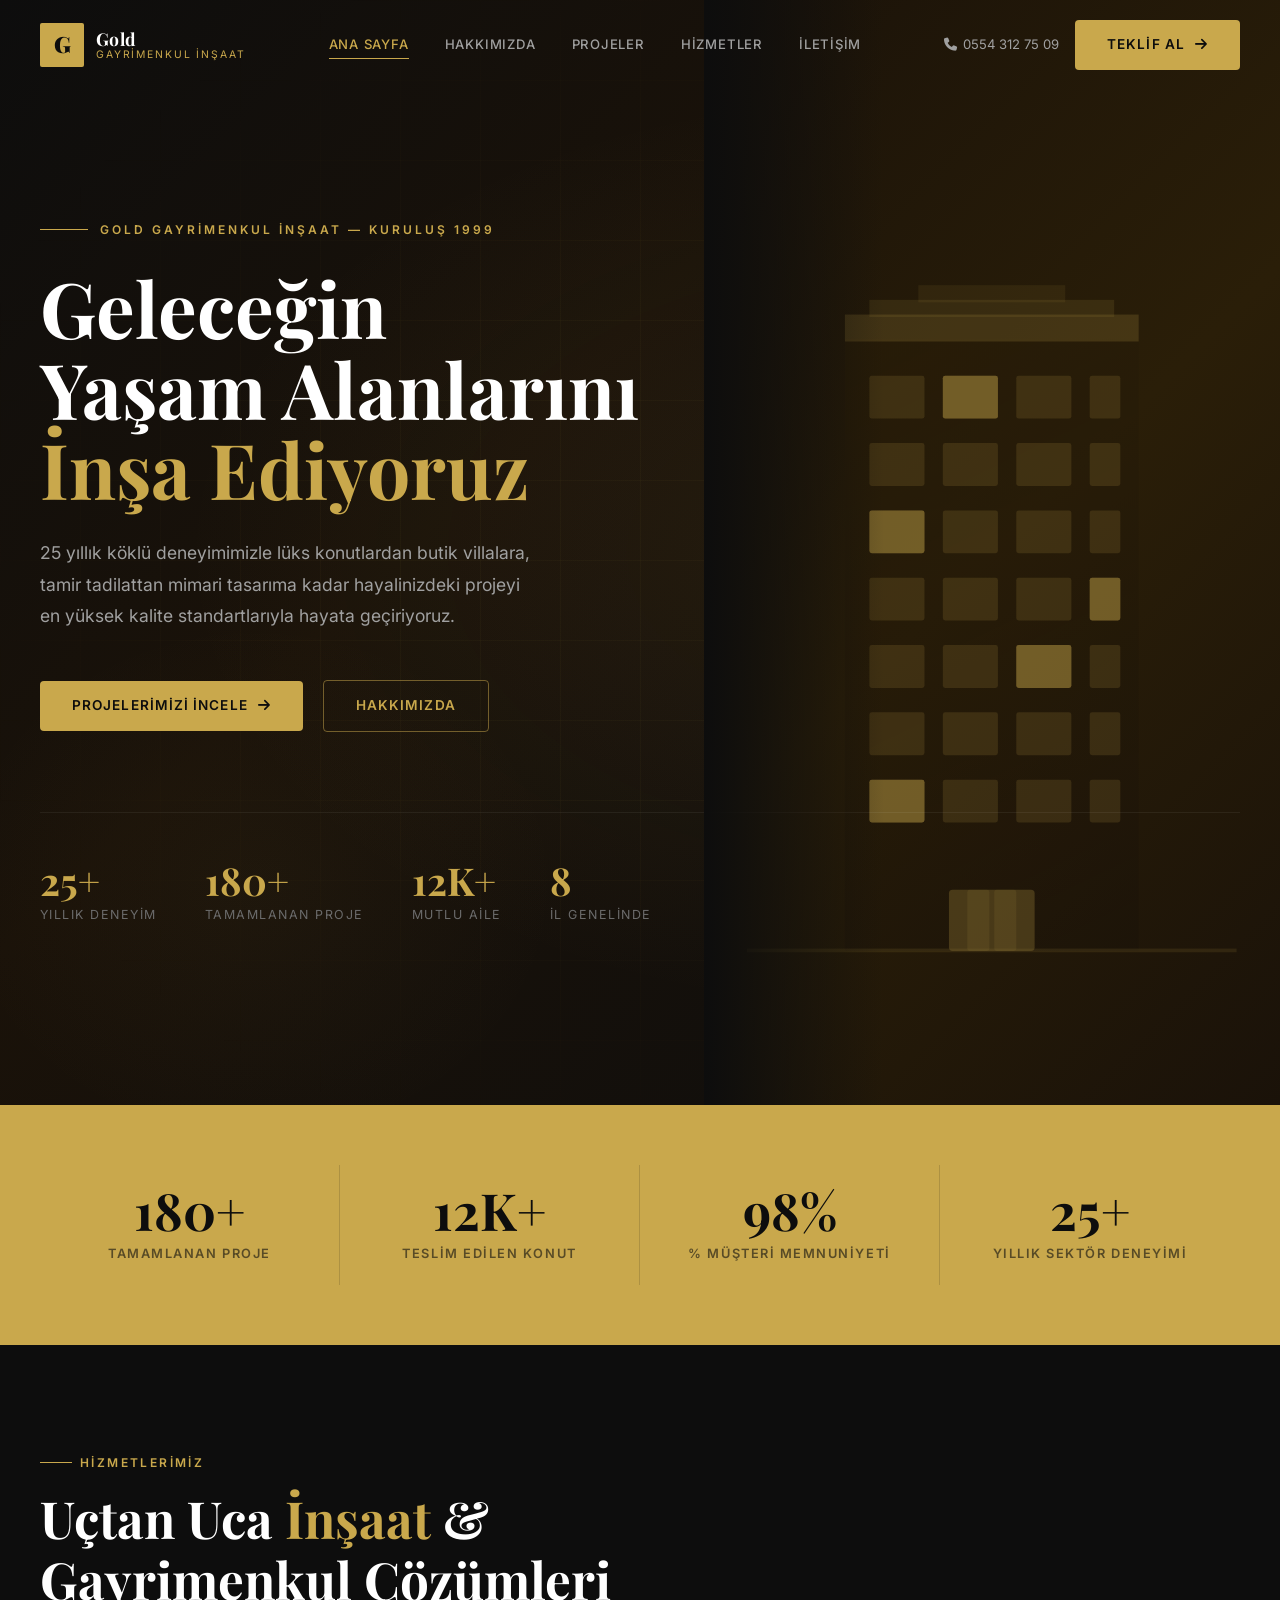
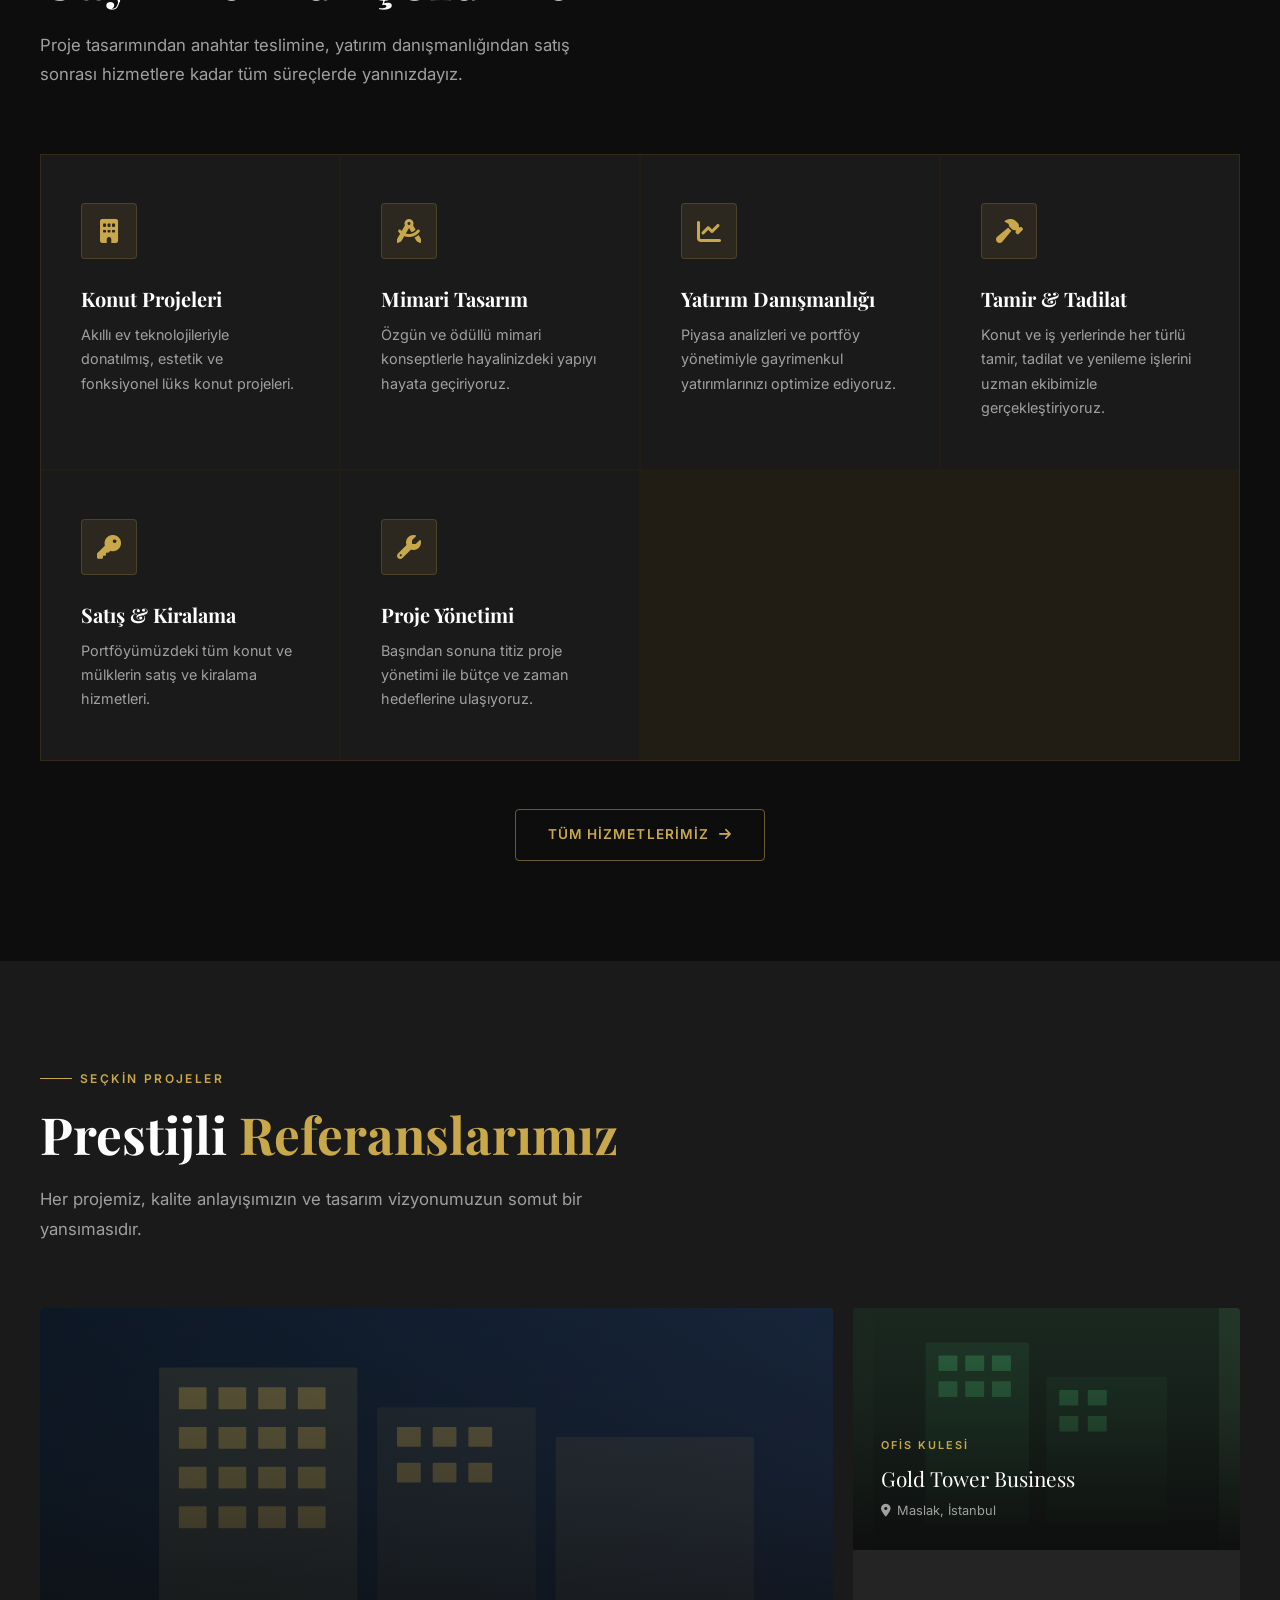
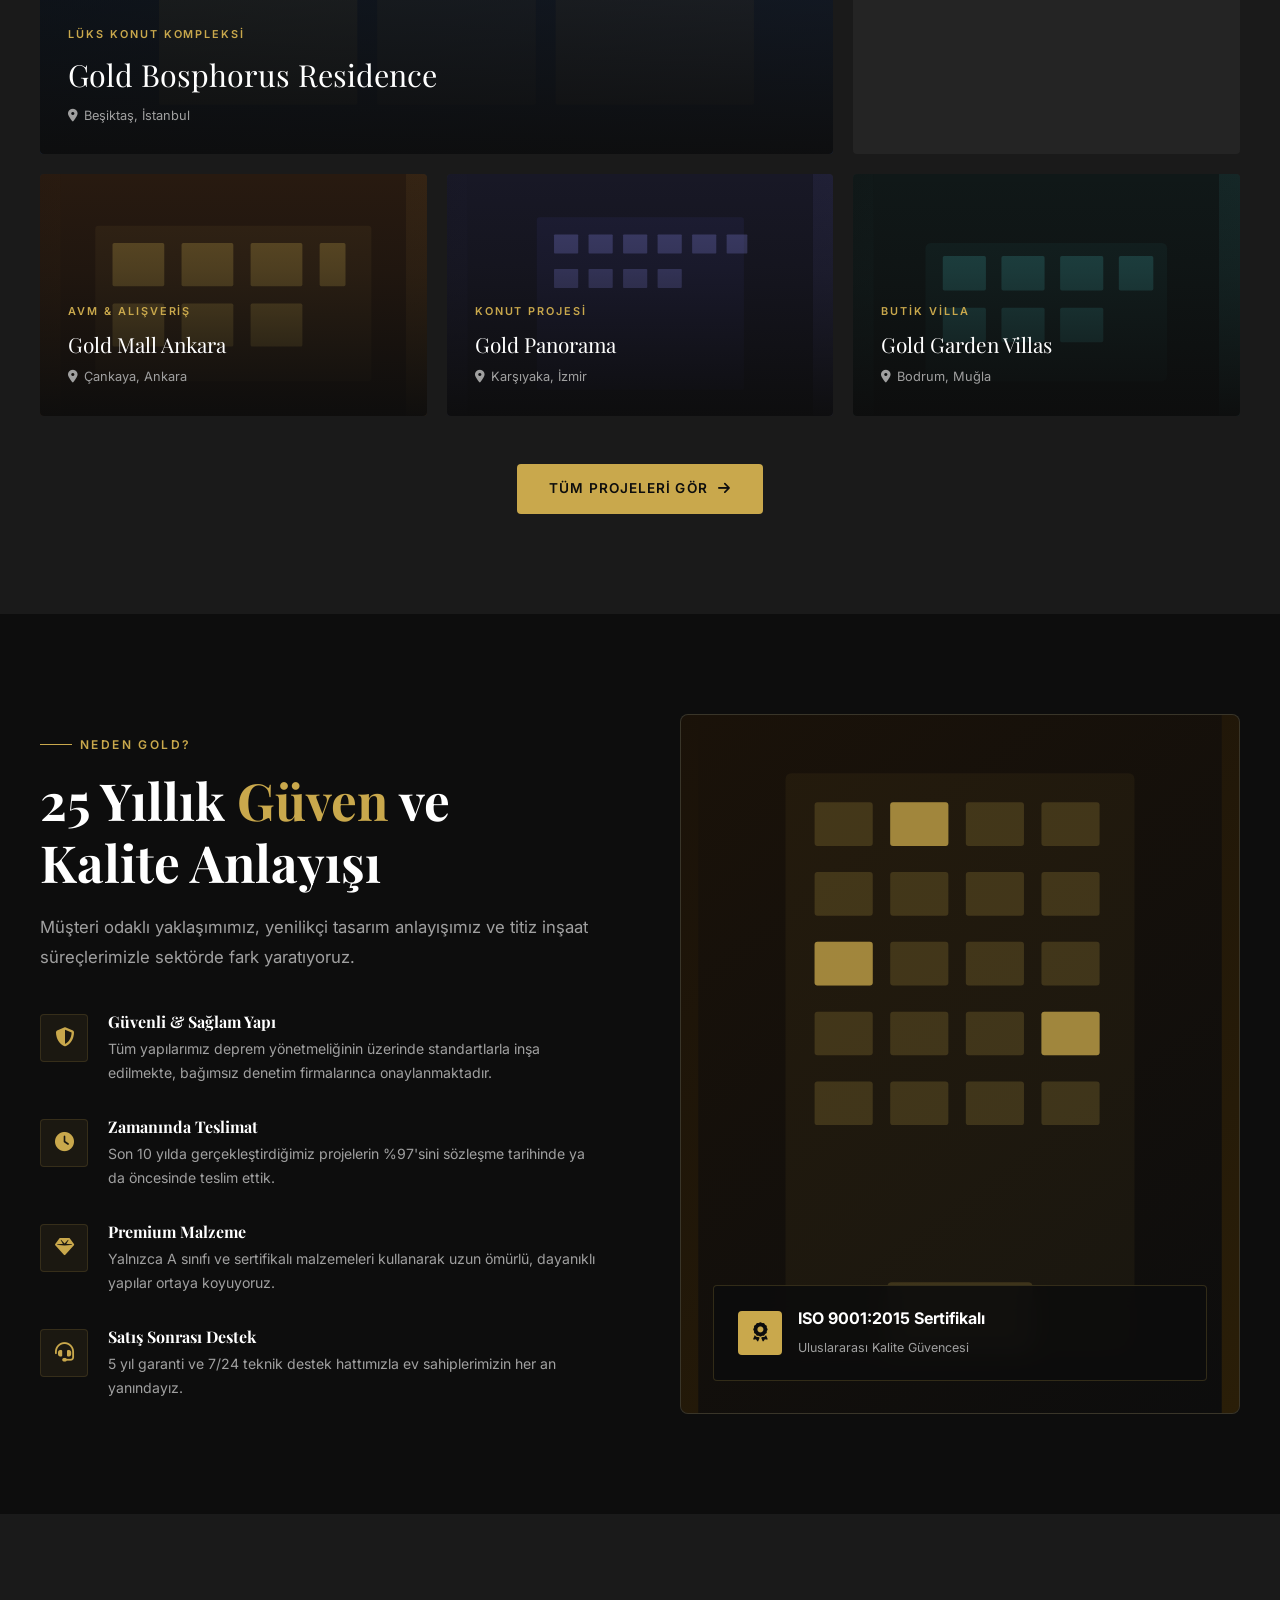
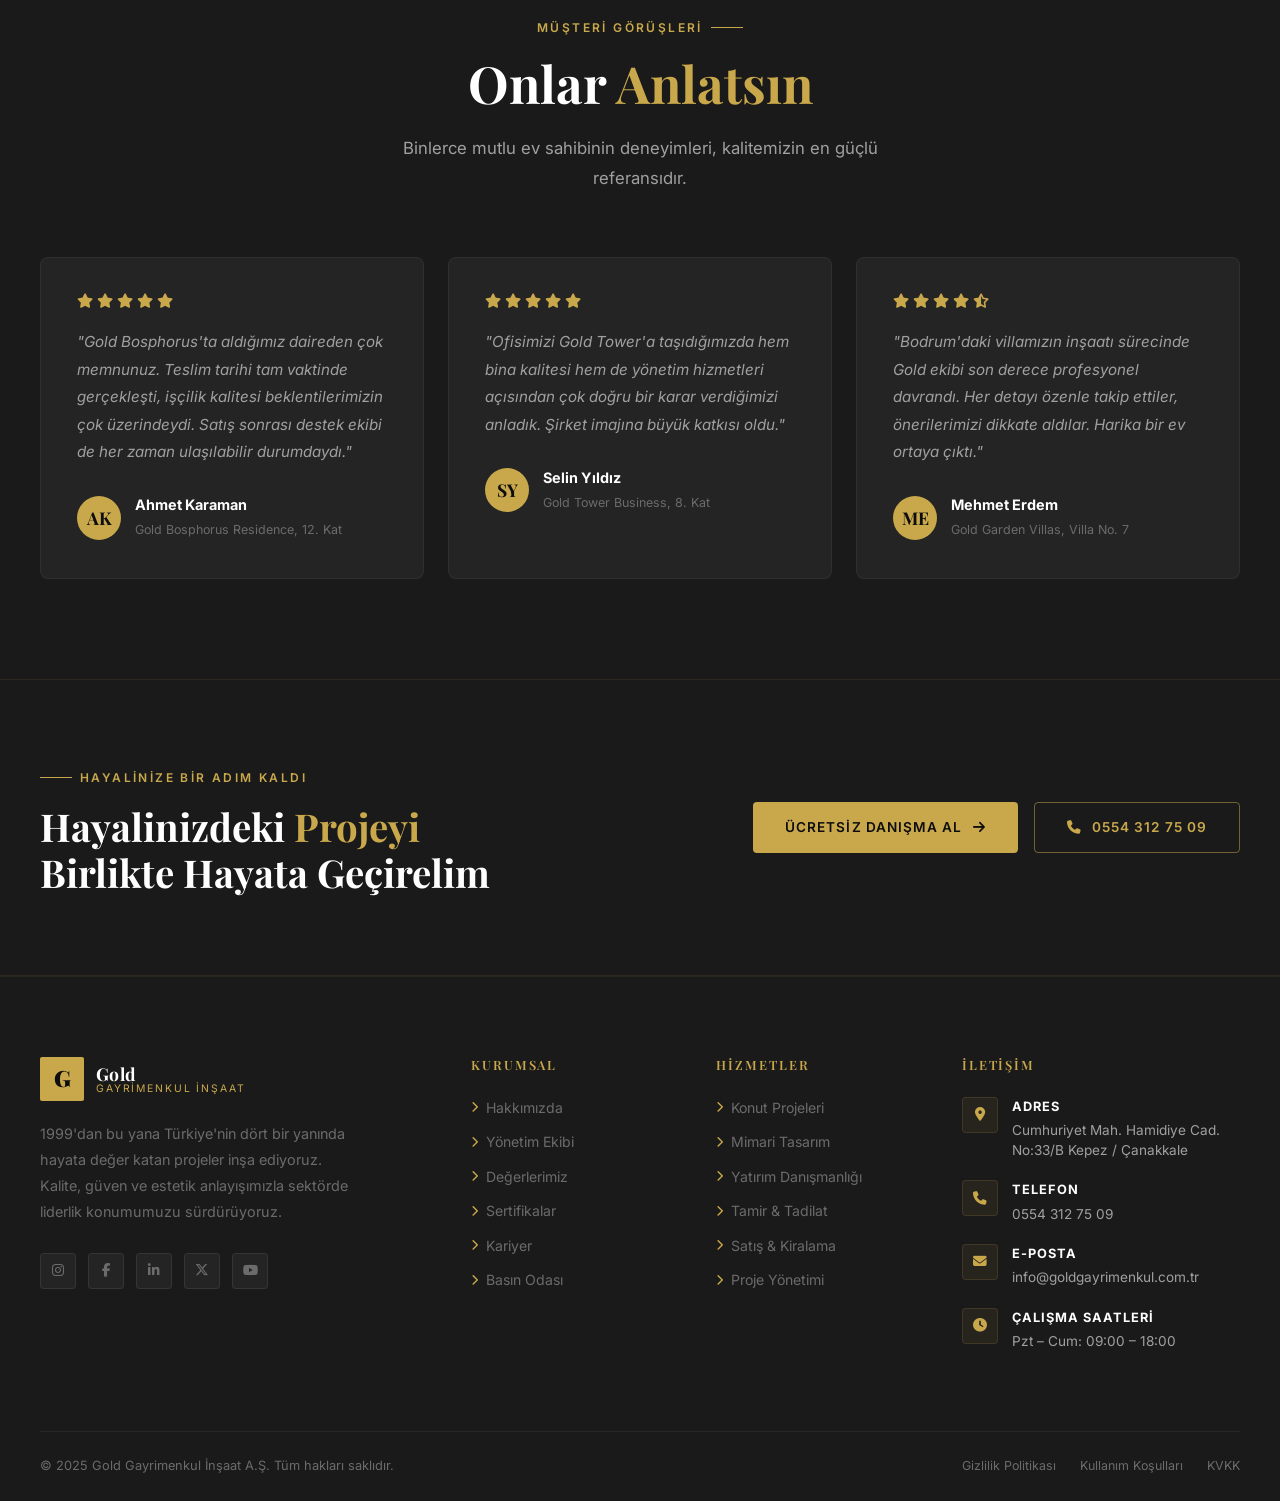
==== commit 9fcfe721: "feat: hizmet güncellemesi – tamir tadilat eklendi Kaldırılan hizmetler: - Ticari Gayrimenkul - Kents" ====
--- a/index.html
+++ b/index.html
@@ -3,7 +3,7 @@
 <head>
   <meta charset="UTF-8" />
   <meta name="viewport" content="width=device-width, initial-scale=1.0" />
-  <meta name="description" content="Gold Gayrimenkul İnşaat – Türkiye'nin önde gelen gayrimenkul ve inşaat şirketi. Lüks konutlar, ticari projeler ve kentsel dönüşüm alanında 25 yıllık deneyim." />
+  <meta name="description" content="Gold Gayrimenkul İnşaat – Lüks konutlar, mimari tasarım, tamir tadilat ve gayrimenkul danışmanlığı alanında 25 yıllık deneyim." />
   <title>Gold Gayrimenkul İnşaat | Ana Sayfa</title>
   <link rel="preconnect" href="https://fonts.googleapis.com" />
   <link rel="preconnect" href="https://fonts.gstatic.com" crossorigin />
@@ -73,8 +73,8 @@
         <span class="gold">İnşa Ediyoruz</span>
       </h1>
       <p class="hero-subtitle">
-        25 yıllık köklü deneyimimizle lüks konutlardan ticari komplekslere,
-        kentsel dönüşümden butik villalara kadar hayalinizdeki projeyi
+        25 yıllık köklü deneyimimizle lüks konutlardan butik villalara,
+        tamir tadilattan mimari tasarıma kadar hayalinizdeki projeyi
         en yüksek kalite standartlarıyla hayata geçiriyoruz.
       </p>
       <div class="hero-actions">
@@ -212,36 +212,26 @@
         <p>Akıllı ev teknolojileriyle donatılmış, estetik ve fonksiyonel lüks konut projeleri.</p>
       </div>
       <div class="service-card reveal reveal-delay-2">
-        <div class="service-icon"><i class="fa-solid fa-city"></i></div>
-        <h3>Ticari Gayrimenkul</h3>
-        <p>AVM, ofis kulesi ve karma kullanım kompleksleri tasarım ve yapımı.</p>
-      </div>
-      <div class="service-card reveal reveal-delay-3">
-        <div class="service-icon"><i class="fa-solid fa-recycle"></i></div>
-        <h3>Kentsel Dönüşüm</h3>
-        <p>Riskli yapıları modern, güvenli ve değerli yaşam alanlarına dönüştürüyoruz.</p>
-      </div>
-      <div class="service-card reveal reveal-delay-4">
         <div class="service-icon"><i class="fa-solid fa-compass-drafting"></i></div>
         <h3>Mimari Tasarım</h3>
         <p>Özgün ve ödüllü mimari konseptlerle hayalinizdeki yapıyı hayata geçiriyoruz.</p>
       </div>
-      <div class="service-card reveal reveal-delay-1">
+      <div class="service-card reveal reveal-delay-3">
         <div class="service-icon"><i class="fa-solid fa-chart-line"></i></div>
         <h3>Yatırım Danışmanlığı</h3>
         <p>Piyasa analizleri ve portföy yönetimiyle gayrimenkul yatırımlarınızı optimize ediyoruz.</p>
       </div>
-      <div class="service-card reveal reveal-delay-2">
-        <div class="service-icon"><i class="fa-solid fa-leaf"></i></div>
-        <h3>Yeşil Bina</h3>
-        <p>LEED sertifikalı, enerji verimli sürdürülebilir yapı çözümleri sunuyoruz.</p>
-      </div>
-      <div class="service-card reveal reveal-delay-3">
+      <div class="service-card reveal reveal-delay-4">
+        <div class="service-icon"><i class="fa-solid fa-hammer"></i></div>
+        <h3>Tamir &amp; Tadilat</h3>
+        <p>Konut ve iş yerlerinde her türlü tamir, tadilat ve yenileme işlerini uzman ekibimizle gerçekleştiriyoruz.</p>
+      </div>
+      <div class="service-card reveal reveal-delay-1">
         <div class="service-icon"><i class="fa-solid fa-key"></i></div>
         <h3>Satış &amp; Kiralama</h3>
-        <p>Portföyümüzdeki tüm konut ve ticari mülklerin satış ve kiralama hizmetleri.</p>
-      </div>
-      <div class="service-card reveal reveal-delay-4">
+        <p>Portföyümüzdeki tüm konut ve mülklerin satış ve kiralama hizmetleri.</p>
+      </div>
+      <div class="service-card reveal reveal-delay-2">
         <div class="service-icon"><i class="fa-solid fa-wrench"></i></div>
         <h3>Proje Yönetimi</h3>
         <p>Başından sonuna titiz proje yönetimi ile bütçe ve zaman hedeflerine ulaşıyoruz.</p>
@@ -387,7 +377,7 @@
             </svg>
           </div>
           <div class="project-overlay">
-            <div class="project-tag">Kentsel Dönüşüm</div>
+            <div class="project-tag">Konut Projesi</div>
             <div class="project-name">Gold Panorama</div>
             <div class="project-loc"><i class="fa-solid fa-location-dot"></i> Karşıyaka, İzmir</div>
           </div>
@@ -631,11 +621,11 @@
         <h4>Hizmetler</h4>
         <ul>
           <li><a href="hizmetler.html"><i class="fa-solid fa-chevron-right" style="font-size:.7rem;color:var(--gold)"></i> Konut Projeleri</a></li>
-          <li><a href="hizmetler.html"><i class="fa-solid fa-chevron-right" style="font-size:.7rem;color:var(--gold)"></i> Ticari Gayrimenkul</a></li>
-          <li><a href="hizmetler.html"><i class="fa-solid fa-chevron-right" style="font-size:.7rem;color:var(--gold)"></i> Kentsel Dönüşüm</a></li>
           <li><a href="hizmetler.html"><i class="fa-solid fa-chevron-right" style="font-size:.7rem;color:var(--gold)"></i> Mimari Tasarım</a></li>
           <li><a href="hizmetler.html"><i class="fa-solid fa-chevron-right" style="font-size:.7rem;color:var(--gold)"></i> Yatırım Danışmanlığı</a></li>
-          <li><a href="hizmetler.html"><i class="fa-solid fa-chevron-right" style="font-size:.7rem;color:var(--gold)"></i> Yeşil Bina</a></li>
+          <li><a href="hizmetler.html"><i class="fa-solid fa-chevron-right" style="font-size:.7rem;color:var(--gold)"></i> Tamir &amp; Tadilat</a></li>
+          <li><a href="hizmetler.html"><i class="fa-solid fa-chevron-right" style="font-size:.7rem;color:var(--gold)"></i> Satış &amp; Kiralama</a></li>
+          <li><a href="hizmetler.html"><i class="fa-solid fa-chevron-right" style="font-size:.7rem;color:var(--gold)"></i> Proje Yönetimi</a></li>
         </ul>
       </div>
       <div class="footer-col">
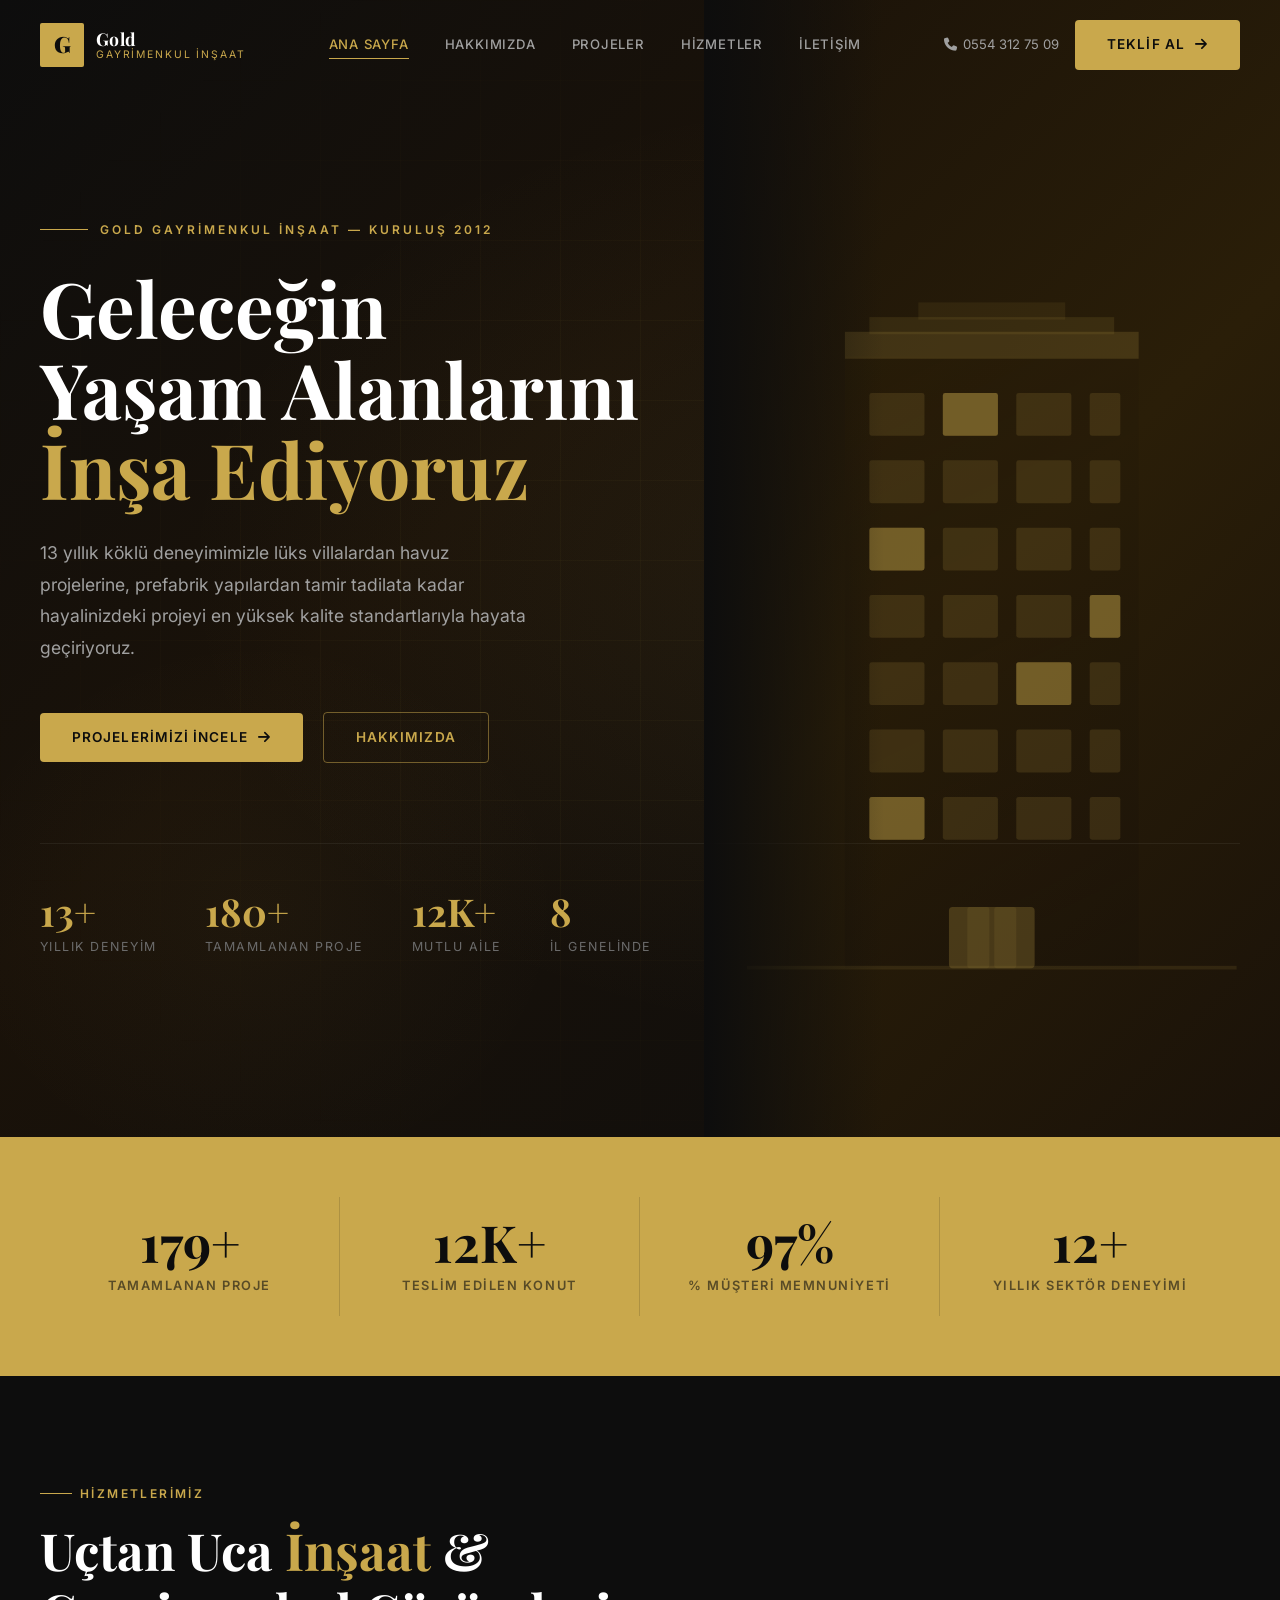
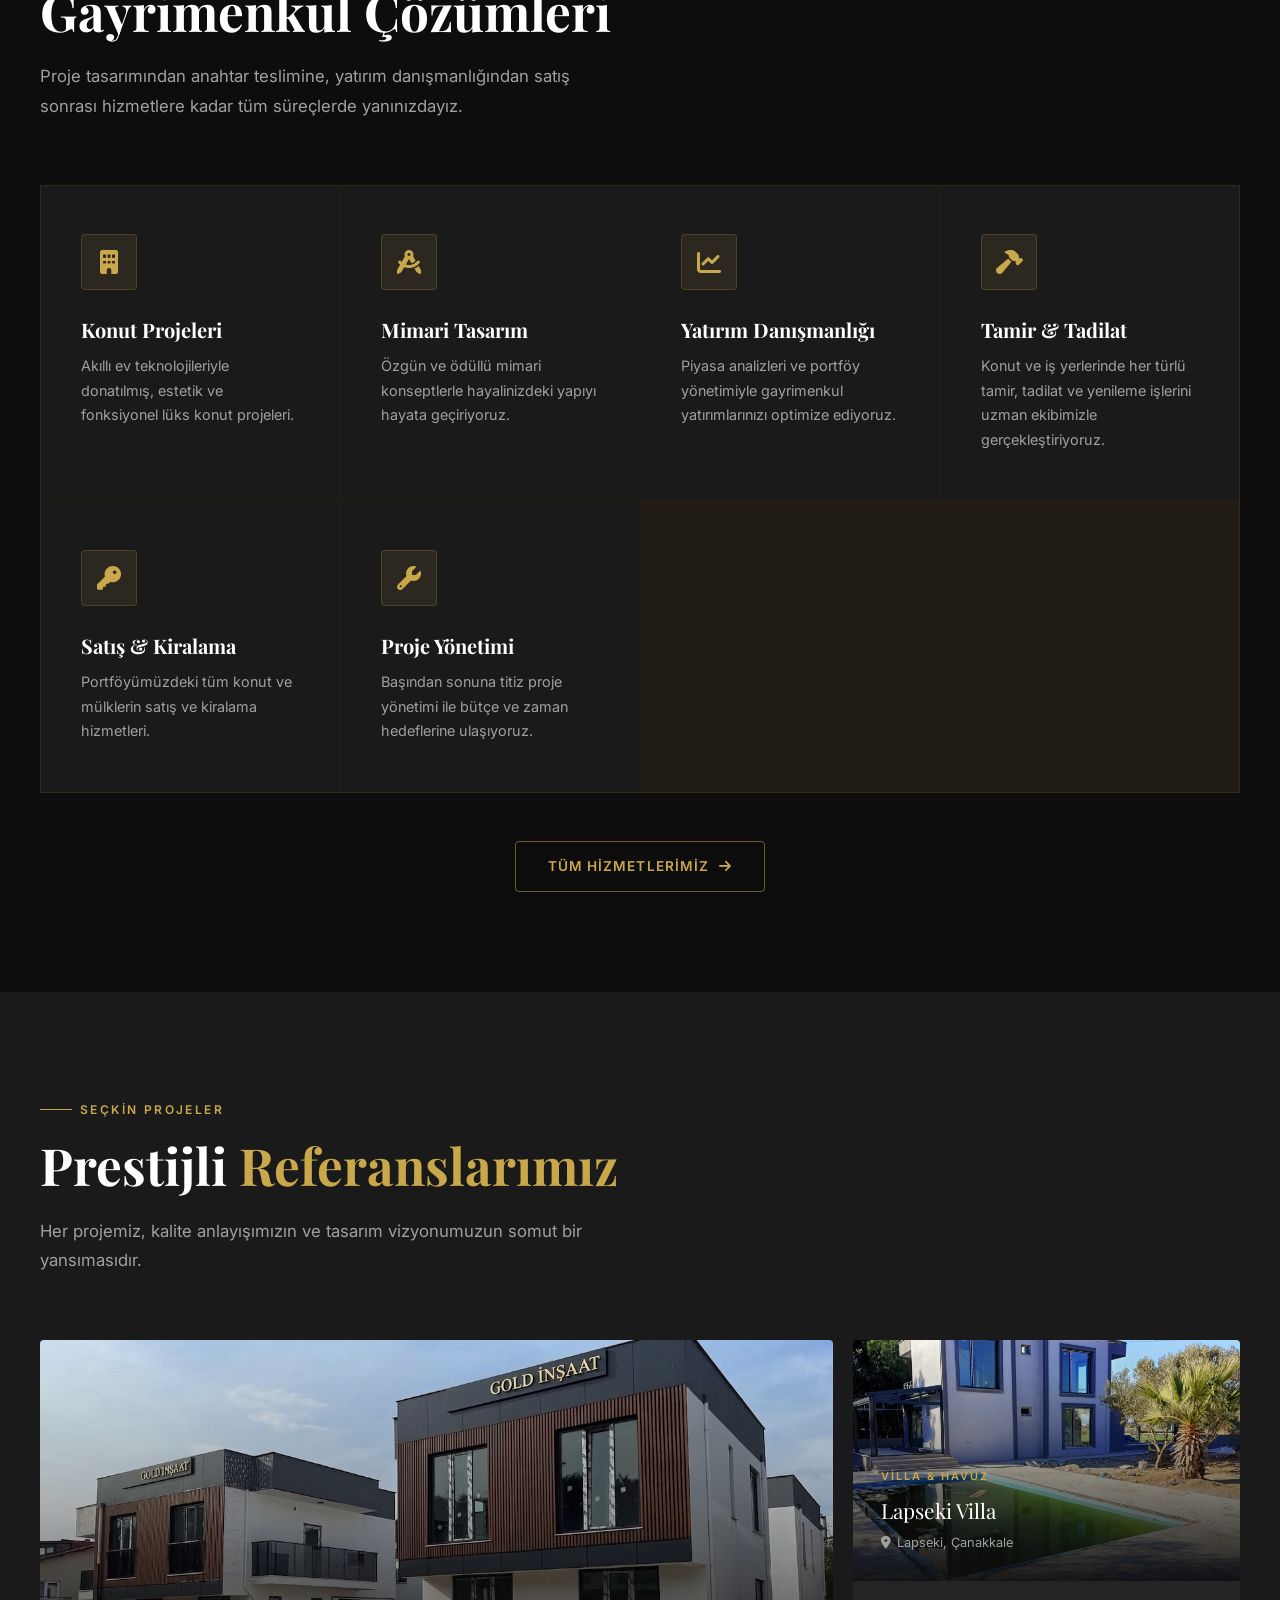
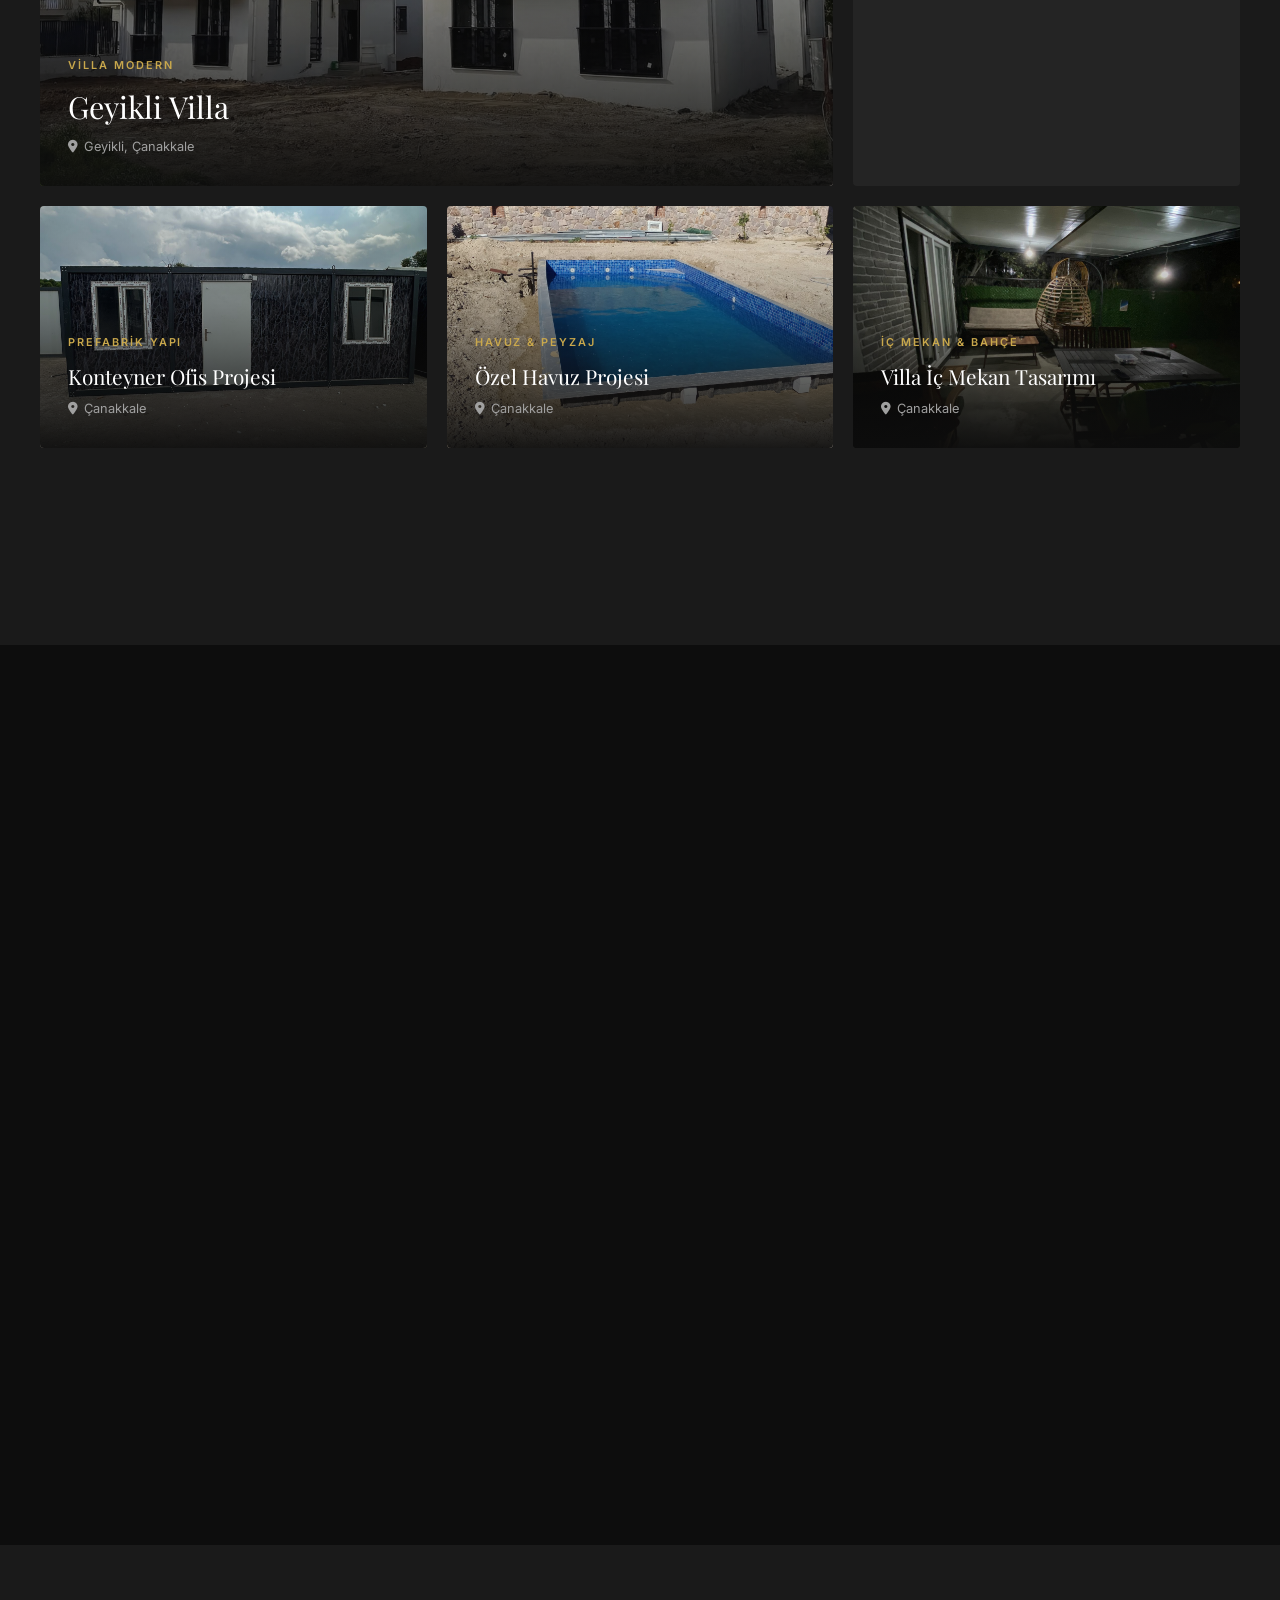
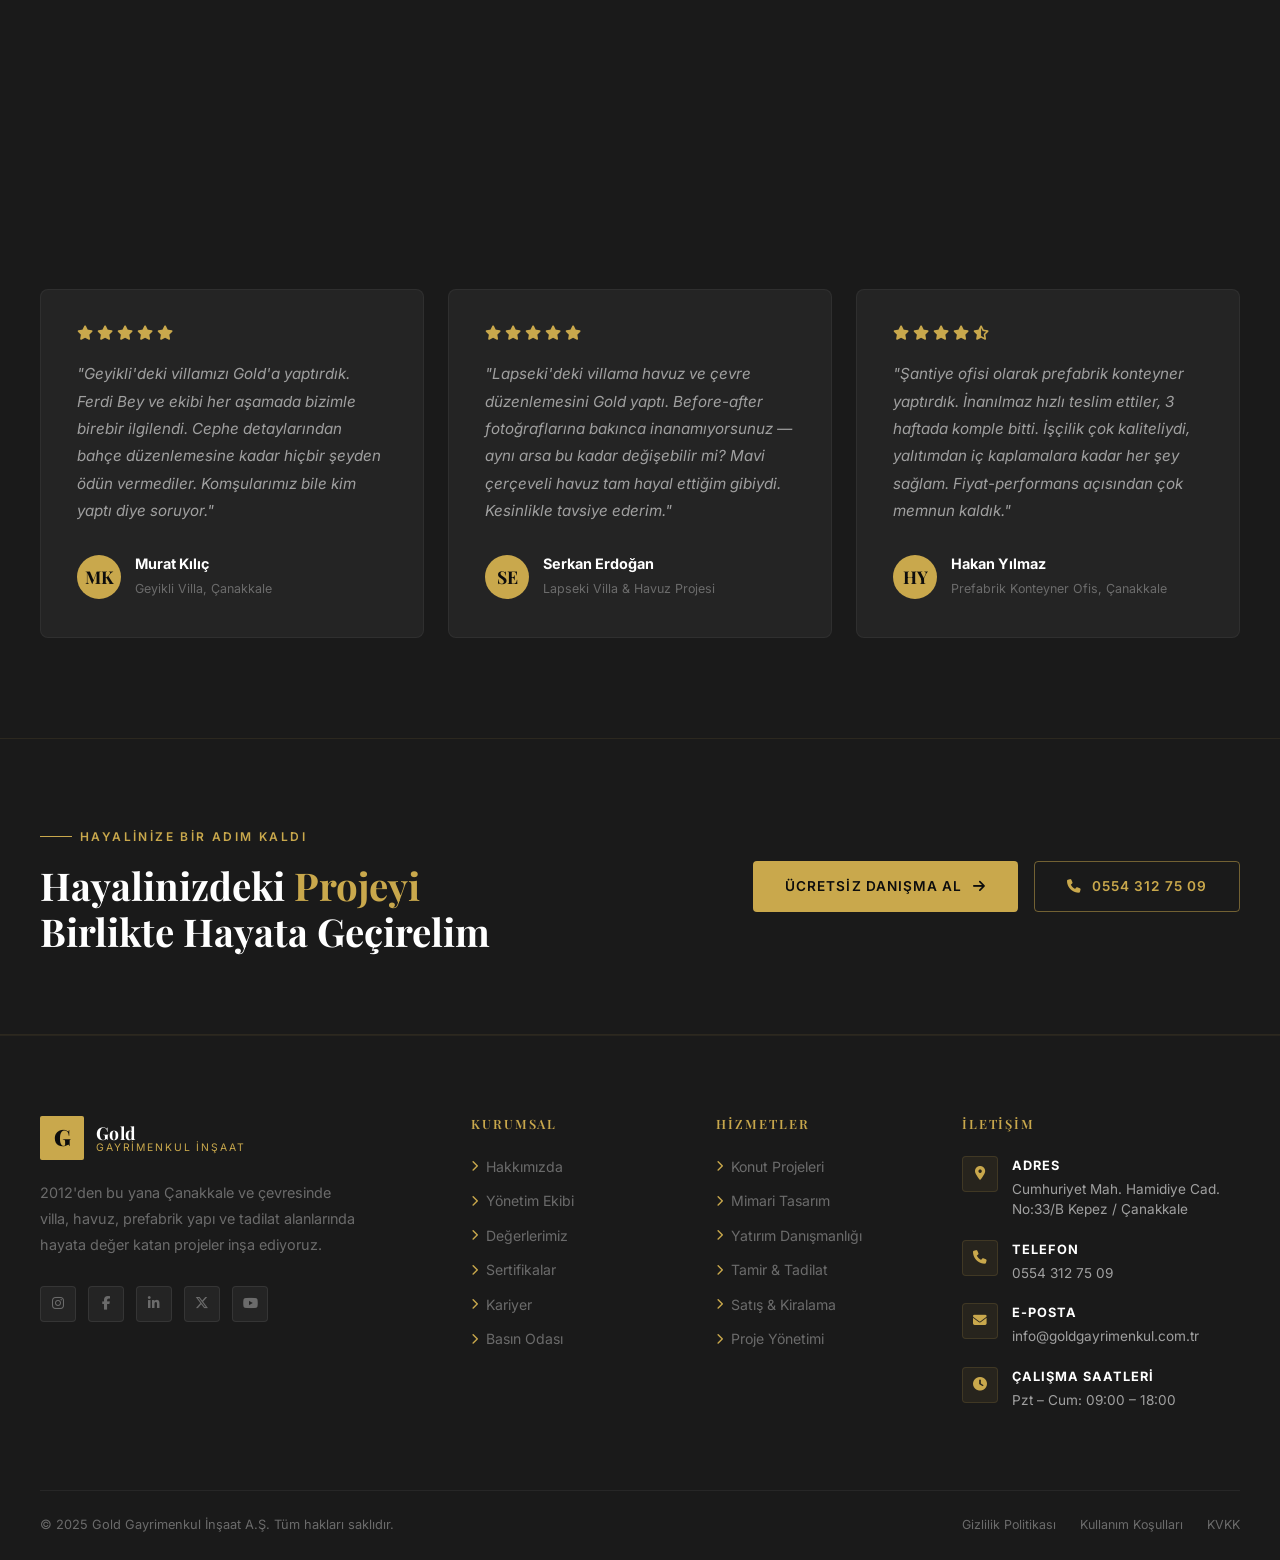
==== commit db4322f4: "Şirket bilgileri ve ana sayfa içeriğini güncelle - Kuruluş yılı 1999 → 2012 - Kurucu: Ferdi Coşkun, " ====
--- a/index.html
+++ b/index.html
@@ -3,7 +3,7 @@
 <head>
   <meta charset="UTF-8" />
   <meta name="viewport" content="width=device-width, initial-scale=1.0" />
-  <meta name="description" content="Gold Gayrimenkul İnşaat – Lüks konutlar, mimari tasarım, tamir tadilat ve gayrimenkul danışmanlığı alanında 25 yıllık deneyim." />
+  <meta name="description" content="Gold Gayrimenkul İnşaat – Villa, havuz, prefabrik yapı, tamir tadilat ve gayrimenkul danışmanlığı alanında 13 yıllık deneyim." />
   <title>Gold Gayrimenkul İnşaat | Ana Sayfa</title>
   <link rel="preconnect" href="https://fonts.googleapis.com" />
   <link rel="preconnect" href="https://fonts.gstatic.com" crossorigin />
@@ -65,7 +65,7 @@
     <div class="hero-content">
       <div class="hero-eyebrow">
         <span class="line"></span>
-        <span>Gold Gayrimenkul İnşaat — Kuruluş 1999</span>
+        <span>Gold Gayrimenkul İnşaat — Kuruluş 2012</span>
       </div>
       <h1 class="hero-title">
         Geleceğin<br/>
@@ -73,8 +73,8 @@
         <span class="gold">İnşa Ediyoruz</span>
       </h1>
       <p class="hero-subtitle">
-        25 yıllık köklü deneyimimizle lüks konutlardan butik villalara,
-        tamir tadilattan mimari tasarıma kadar hayalinizdeki projeyi
+        13 yıllık köklü deneyimimizle lüks villalardan havuz projelerine,
+        prefabrik yapılardan tamir tadilata kadar hayalinizdeki projeyi
         en yüksek kalite standartlarıyla hayata geçiriyoruz.
       </p>
       <div class="hero-actions">
@@ -88,7 +88,7 @@
       </div>
       <div class="hero-stats">
         <div class="hero-stat">
-          <strong>25+</strong>
+          <strong>13+</strong>
           <span>Yıllık Deneyim</span>
         </div>
         <div class="hero-stat">
@@ -190,7 +190,7 @@
         <span class="stat-label">% Müşteri Memnuniyeti</span>
       </div>
       <div class="stat-item">
-        <span class="stat-number" data-target="25">0</span>
+        <span class="stat-number" data-target="13">0</span>
         <span class="stat-label">Yıllık Sektör Deneyimi</span>
       </div>
     </div>
@@ -255,154 +255,82 @@
       <p class="section-desc">Her projemiz, kalite anlayışımızın ve tasarım vizyonumuzun somut bir yansımasıdır.</p>
     </div>
     <div class="projects-grid">
-      <!-- Featured -->
+      <!-- Featured – Geyikli Villa Modern -->
       <div class="project-card reveal">
         <div class="project-thumb">
-          <div class="project-thumb-bg" style="background: linear-gradient(135deg, #1A2840 0%, #2A3D5C 50%, #1A2840 100%); position: relative;">
-            <svg viewBox="0 0 800 450" width="100%" height="100%" xmlns="http://www.w3.org/2000/svg" style="position:absolute;inset:0">
-              <rect width="800" height="450" fill="url(#p1g)"/>
-              <rect x="120" y="60" width="200" height="340" fill="rgba(201,168,76,0.12)" rx="2"/>
-              <rect x="340" y="100" width="160" height="300" fill="rgba(201,168,76,0.08)" rx="2"/>
-              <rect x="520" y="130" width="200" height="270" fill="rgba(201,168,76,0.1)" rx="2"/>
-              <g fill="rgba(201,168,76,0.35)">
-                <rect x="140" y="80" width="28" height="22" rx="1"/>
-                <rect x="180" y="80" width="28" height="22" rx="1"/>
-                <rect x="220" y="80" width="28" height="22" rx="1"/>
-                <rect x="260" y="80" width="28" height="22" rx="1"/>
-                <rect x="140" y="120" width="28" height="22" rx="1"/>
-                <rect x="180" y="120" width="28" height="22" rx="1"/>
-                <rect x="220" y="120" width="28" height="22" rx="1"/>
-                <rect x="260" y="120" width="28" height="22" rx="1"/>
-                <rect x="140" y="160" width="28" height="22" rx="1"/>
-                <rect x="180" y="160" width="28" height="22" rx="1"/>
-                <rect x="220" y="160" width="28" height="22" rx="1"/>
-                <rect x="260" y="160" width="28" height="22" rx="1"/>
-                <rect x="140" y="200" width="28" height="22" rx="1"/>
-                <rect x="180" y="200" width="28" height="22" rx="1"/>
-                <rect x="220" y="200" width="28" height="22" rx="1"/>
-                <rect x="260" y="200" width="28" height="22" rx="1"/>
-                <rect x="360" y="120" width="24" height="20" rx="1"/>
-                <rect x="396" y="120" width="24" height="20" rx="1"/>
-                <rect x="432" y="120" width="24" height="20" rx="1"/>
-                <rect x="360" y="156" width="24" height="20" rx="1"/>
-                <rect x="396" y="156" width="24" height="20" rx="1"/>
-                <rect x="432" y="156" width="24" height="20" rx="1"/>
-              </g>
-              <defs>
-                <linearGradient id="p1g" x1="0" y1="0" x2="800" y2="450" gradientUnits="userSpaceOnUse">
-                  <stop offset="0%" stop-color="#0D1825"/>
-                  <stop offset="100%" stop-color="#1A2840"/>
-                </linearGradient>
-              </defs>
-            </svg>
+          <div class="project-thumb-bg" style="position:relative;overflow:hidden;">
+            <img src="gold%20yap%C4%B1%20referans/01%20-%20Villa%20Modern/geyikli%20villa1.png"
+                 alt="Geyikli Villa Modern"
+                 style="position:absolute;inset:0;width:100%;height:100%;object-fit:cover;" />
           </div>
           <div class="project-overlay">
-            <div class="project-tag">Lüks Konut Kompleksi</div>
-            <div class="project-name">Gold Bosphorus Residence</div>
-            <div class="project-loc"><i class="fa-solid fa-location-dot"></i> Beşiktaş, İstanbul</div>
+            <div class="project-tag">Villa Modern</div>
+            <div class="project-name">Geyikli Villa</div>
+            <div class="project-loc"><i class="fa-solid fa-location-dot"></i> Geyikli, Çanakkale</div>
           </div>
           <div class="project-arrow"><i class="fa-solid fa-arrow-right"></i></div>
         </div>
       </div>
-      <!-- Card 2 -->
+      <!-- Card 2 – Villa & Havuz -->
       <div class="project-card reveal reveal-delay-1">
         <div class="project-thumb">
-          <div class="project-thumb-bg" style="background: linear-gradient(135deg, #1A2820 0%, #2A4030 100%);">
-            <svg viewBox="0 0 400 280" width="100%" height="100%" xmlns="http://www.w3.org/2000/svg">
-              <rect width="400" height="280" fill="#1A2820"/>
-              <rect x="60" y="40" width="120" height="210" fill="rgba(76,201,120,0.1)" rx="2"/>
-              <rect x="200" y="80" width="140" height="170" fill="rgba(76,201,120,0.07)" rx="2"/>
-              <g fill="rgba(76,201,120,0.3)">
-                <rect x="75" y="55" width="22" height="18" rx="1"/>
-                <rect x="106" y="55" width="22" height="18" rx="1"/>
-                <rect x="137" y="55" width="22" height="18" rx="1"/>
-                <rect x="75" y="85" width="22" height="18" rx="1"/>
-                <rect x="106" y="85" width="22" height="18" rx="1"/>
-                <rect x="137" y="85" width="22" height="18" rx="1"/>
-                <rect x="215" y="95" width="22" height="18" rx="1"/>
-                <rect x="248" y="95" width="22" height="18" rx="1"/>
-                <rect x="215" y="125" width="22" height="18" rx="1"/>
-                <rect x="248" y="125" width="22" height="18" rx="1"/>
-              </g>
-            </svg>
+          <div class="project-thumb-bg" style="position:relative;overflow:hidden;">
+            <img src="gold%20yap%C4%B1%20referans/02%20-%20Villa%20Mavi%20%C3%87er%C3%A7eveli%20ve%20Havuzlu/after.jpeg"
+                 alt="Villa Mavi Çerçeveli ve Havuzlu"
+                 style="position:absolute;inset:0;width:100%;height:100%;object-fit:cover;" />
           </div>
           <div class="project-overlay">
-            <div class="project-tag">Ofis Kulesi</div>
-            <div class="project-name">Gold Tower Business</div>
-            <div class="project-loc"><i class="fa-solid fa-location-dot"></i> Maslak, İstanbul</div>
+            <div class="project-tag">Villa &amp; Havuz</div>
+            <div class="project-name">Lapseki Villa</div>
+            <div class="project-loc"><i class="fa-solid fa-location-dot"></i> Lapseki, Çanakkale</div>
           </div>
           <div class="project-arrow"><i class="fa-solid fa-arrow-right"></i></div>
         </div>
       </div>
-      <!-- Card 3 -->
+      <!-- Card 3 – Prefabrik -->
       <div class="project-card reveal reveal-delay-2">
         <div class="project-thumb">
-          <div class="project-thumb-bg" style="background: linear-gradient(135deg, #281A10 0%, #3D2A16 100%);">
-            <svg viewBox="0 0 400 280" width="100%" height="100%" xmlns="http://www.w3.org/2000/svg">
-              <rect width="400" height="280" fill="#281A10"/>
-              <rect x="40" y="60" width="320" height="180" fill="rgba(201,168,76,0.08)" rx="4"/>
-              <g fill="rgba(201,168,76,0.35)">
-                <rect x="60" y="80" width="60" height="50" rx="2"/>
-                <rect x="140" y="80" width="60" height="50" rx="2"/>
-                <rect x="220" y="80" width="60" height="50" rx="2"/>
-                <rect x="300" y="80" width="30" height="50" rx="2"/>
-                <rect x="60" y="150" width="60" height="50" rx="2"/>
-                <rect x="140" y="150" width="60" height="50" rx="2"/>
-                <rect x="220" y="150" width="60" height="50" rx="2"/>
-              </g>
-            </svg>
+          <div class="project-thumb-bg" style="position:relative;overflow:hidden;">
+            <img src="gold%20yap%C4%B1%20referans/03%20-%20Prefabrik%20ve%20Konteyner%20Yap%C4%B1/WhatsApp%20Image%202026-05-04%20at%2016.34.34%20(1).jpeg"
+                 alt="Prefabrik Konteyner Yapı"
+                 style="position:absolute;inset:0;width:100%;height:100%;object-fit:cover;" />
           </div>
           <div class="project-overlay">
-            <div class="project-tag">AVM &amp; Alışveriş</div>
-            <div class="project-name">Gold Mall Ankara</div>
-            <div class="project-loc"><i class="fa-solid fa-location-dot"></i> Çankaya, Ankara</div>
+            <div class="project-tag">Prefabrik Yapı</div>
+            <div class="project-name">Konteyner Ofis Projesi</div>
+            <div class="project-loc"><i class="fa-solid fa-location-dot"></i> Çanakkale</div>
           </div>
           <div class="project-arrow"><i class="fa-solid fa-arrow-right"></i></div>
         </div>
       </div>
-      <!-- Card 4 -->
+      <!-- Card 4 – Havuz -->
       <div class="project-card reveal reveal-delay-1">
         <div class="project-thumb">
-          <div class="project-thumb-bg" style="background: linear-gradient(135deg, #181826 0%, #252540 100%);">
-            <svg viewBox="0 0 400 280" width="100%" height="100%" xmlns="http://www.w3.org/2000/svg">
-              <rect width="400" height="280" fill="#181826"/>
-              <rect x="80" y="50" width="240" height="200" fill="rgba(100,100,255,0.08)" rx="3"/>
-              <g fill="rgba(150,150,255,0.3)">
-                <rect x="100" y="70" width="28" height="22" rx="1"/><rect x="140" y="70" width="28" height="22" rx="1"/>
-                <rect x="180" y="70" width="28" height="22" rx="1"/><rect x="220" y="70" width="28" height="22" rx="1"/>
-                <rect x="260" y="70" width="28" height="22" rx="1"/><rect x="300" y="70" width="24" height="22" rx="1"/>
-                <rect x="100" y="110" width="28" height="22" rx="1"/><rect x="140" y="110" width="28" height="22" rx="1"/>
-                <rect x="180" y="110" width="28" height="22" rx="1"/><rect x="220" y="110" width="28" height="22" rx="1"/>
-              </g>
-            </svg>
+          <div class="project-thumb-bg" style="position:relative;overflow:hidden;">
+            <img src="gold%20yap%C4%B1%20referans/05%20-%20Havuz/WhatsApp%20Image%202026-05-04%20at%2016.34.55.jpeg"
+                 alt="Özel Havuz Projesi"
+                 style="position:absolute;inset:0;width:100%;height:100%;object-fit:cover;" />
           </div>
           <div class="project-overlay">
-            <div class="project-tag">Konut Projesi</div>
-            <div class="project-name">Gold Panorama</div>
-            <div class="project-loc"><i class="fa-solid fa-location-dot"></i> Karşıyaka, İzmir</div>
+            <div class="project-tag">Havuz &amp; Peyzaj</div>
+            <div class="project-name">Özel Havuz Projesi</div>
+            <div class="project-loc"><i class="fa-solid fa-location-dot"></i> Çanakkale</div>
           </div>
           <div class="project-arrow"><i class="fa-solid fa-arrow-right"></i></div>
         </div>
       </div>
-      <!-- Card 5 -->
+      <!-- Card 5 – İç Mekan -->
       <div class="project-card reveal reveal-delay-2">
         <div class="project-thumb">
-          <div class="project-thumb-bg" style="background: linear-gradient(135deg, #101818 0%, #183030 100%);">
-            <svg viewBox="0 0 400 280" width="100%" height="100%" xmlns="http://www.w3.org/2000/svg">
-              <rect width="400" height="280" fill="#101818"/>
-              <rect x="60" y="80" width="280" height="160" fill="rgba(76,201,201,0.06)" rx="6"/>
-              <g fill="rgba(76,201,201,0.25)">
-                <rect x="80" y="95" width="50" height="40" rx="2"/><rect x="148" y="95" width="50" height="40" rx="2"/>
-                <rect x="216" y="95" width="50" height="40" rx="2"/><rect x="284" y="95" width="40" height="40" rx="2"/>
-                <rect x="80" y="155" width="50" height="40" rx="2"/><rect x="148" y="155" width="50" height="40" rx="2"/>
-                <rect x="216" y="155" width="50" height="40" rx="2"/>
-              </g>
-            </svg>
+          <div class="project-thumb-bg" style="position:relative;overflow:hidden;">
+            <img src="gold%20yap%C4%B1%20referans/07%20-%20%C4%B0%C3%A7%20Mekan%20ve%20Bah%C3%A7e/WhatsApp%20Image%202026-05-04%20at%2016.34.48.jpeg"
+                 alt="İç Mekan ve Bahçe Tasarımı"
+                 style="position:absolute;inset:0;width:100%;height:100%;object-fit:cover;" />
           </div>
           <div class="project-overlay">
-            <div class="project-tag">Butik Villa</div>
-            <div class="project-name">Gold Garden Villas</div>
-            <div class="project-loc"><i class="fa-solid fa-location-dot"></i> Bodrum, Muğla</div>
+            <div class="project-tag">İç Mekan &amp; Bahçe</div>
+            <div class="project-name">Villa İç Mekan Tasarımı</div>
+            <div class="project-loc"><i class="fa-solid fa-location-dot"></i> Çanakkale</div>
           </div>
           <div class="project-arrow"><i class="fa-solid fa-arrow-right"></i></div>
         </div>
@@ -423,7 +351,7 @@
     <div class="why-grid">
       <div>
         <div class="section-badge reveal">Neden Gold?</div>
-        <h2 class="section-title reveal">25 Yıllık <span>Güven</span> ve<br/>Kalite Anlayışı</h2>
+        <h2 class="section-title reveal">13 Yıllık <span>Güven</span> ve<br/>Kalite Anlayışı</h2>
         <p class="section-desc reveal">Müşteri odaklı yaklaşımımız, yenilikçi tasarım anlayışımız ve titiz inşaat süreçlerimizle sektörde fark yaratıyoruz.</p>
         <div class="why-features">
           <div class="why-feature reveal reveal-delay-1">
@@ -524,12 +452,12 @@
         <div class="testimonial-stars">
           <i class="fa-solid fa-star"></i><i class="fa-solid fa-star"></i><i class="fa-solid fa-star"></i><i class="fa-solid fa-star"></i><i class="fa-solid fa-star"></i>
         </div>
-        <p class="testimonial-text">"Gold Bosphorus'ta aldığımız daireden çok memnunuz. Teslim tarihi tam vaktinde gerçekleşti, işçilik kalitesi beklentilerimizin çok üzerindeydi. Satış sonrası destek ekibi de her zaman ulaşılabilir durumdaydı."</p>
+        <p class="testimonial-text">"Geyikli'deki villamızı Gold'a yaptırdık. Ferdi Bey ve ekibi her aşamada bizimle birebir ilgilendi. Cephe detaylarından bahçe düzenlemesine kadar hiçbir şeyden ödün vermediler. Komşularımız bile kim yaptı diye soruyor."</p>
         <div class="testimonial-author">
-          <div class="author-avatar">AK</div>
+          <div class="author-avatar">MK</div>
           <div class="author-info">
-            <strong>Ahmet Karaman</strong>
-            <span>Gold Bosphorus Residence, 12. Kat</span>
+            <strong>Murat Kılıç</strong>
+            <span>Geyikli Villa, Çanakkale</span>
           </div>
         </div>
       </div>
@@ -537,12 +465,12 @@
         <div class="testimonial-stars">
           <i class="fa-solid fa-star"></i><i class="fa-solid fa-star"></i><i class="fa-solid fa-star"></i><i class="fa-solid fa-star"></i><i class="fa-solid fa-star"></i>
         </div>
-        <p class="testimonial-text">"Ofisimizi Gold Tower'a taşıdığımızda hem bina kalitesi hem de yönetim hizmetleri açısından çok doğru bir karar verdiğimizi anladık. Şirket imajına büyük katkısı oldu."</p>
+        <p class="testimonial-text">"Lapseki'deki villama havuz ve çevre düzenlemesini Gold yaptı. Before-after fotoğraflarına bakınca inanamıyorsunuz — aynı arsa bu kadar değişebilir mi? Mavi çerçeveli havuz tam hayal ettiğim gibiydi. Kesinlikle tavsiye ederim."</p>
         <div class="testimonial-author">
-          <div class="author-avatar">SY</div>
+          <div class="author-avatar">SE</div>
           <div class="author-info">
-            <strong>Selin Yıldız</strong>
-            <span>Gold Tower Business, 8. Kat</span>
+            <strong>Serkan Erdoğan</strong>
+            <span>Lapseki Villa &amp; Havuz Projesi</span>
           </div>
         </div>
       </div>
@@ -550,12 +478,12 @@
         <div class="testimonial-stars">
           <i class="fa-solid fa-star"></i><i class="fa-solid fa-star"></i><i class="fa-solid fa-star"></i><i class="fa-solid fa-star"></i><i class="fa-solid fa-star-half-stroke"></i>
         </div>
-        <p class="testimonial-text">"Bodrum'daki villamızın inşaatı sürecinde Gold ekibi son derece profesyonel davrandı. Her detayı özenle takip ettiler, önerilerimizi dikkate aldılar. Harika bir ev ortaya çıktı."</p>
+        <p class="testimonial-text">"Şantiye ofisi olarak prefabrik konteyner yaptırdık. İnanılmaz hızlı teslim ettiler, 3 haftada komple bitti. İşçilik çok kaliteliydi, yalıtımdan iç kaplamalara kadar her şey sağlam. Fiyat-performans açısından çok memnun kaldık."</p>
         <div class="testimonial-author">
-          <div class="author-avatar">ME</div>
+          <div class="author-avatar">HY</div>
           <div class="author-info">
-            <strong>Mehmet Erdem</strong>
-            <span>Gold Garden Villas, Villa No. 7</span>
+            <strong>Hakan Yılmaz</strong>
+            <span>Prefabrik Konteyner Ofis, Çanakkale</span>
           </div>
         </div>
       </div>
@@ -597,7 +525,7 @@
             <span>Gayrimenkul İnşaat</span>
           </div>
         </a>
-        <p>1999'dan bu yana Türkiye'nin dört bir yanında hayata değer katan projeler inşa ediyoruz. Kalite, güven ve estetik anlayışımızla sektörde liderlik konumumuzu sürdürüyoruz.</p>
+        <p>2012'den bu yana Çanakkale ve çevresinde villa, havuz, prefabrik yapı ve tadilat alanlarında hayata değer katan projeler inşa ediyoruz.</p>
         <div class="footer-socials">
           <a href="#" class="social-btn" aria-label="Instagram"><i class="fa-brands fa-instagram"></i></a>
           <a href="#" class="social-btn" aria-label="Facebook"><i class="fa-brands fa-facebook-f"></i></a>
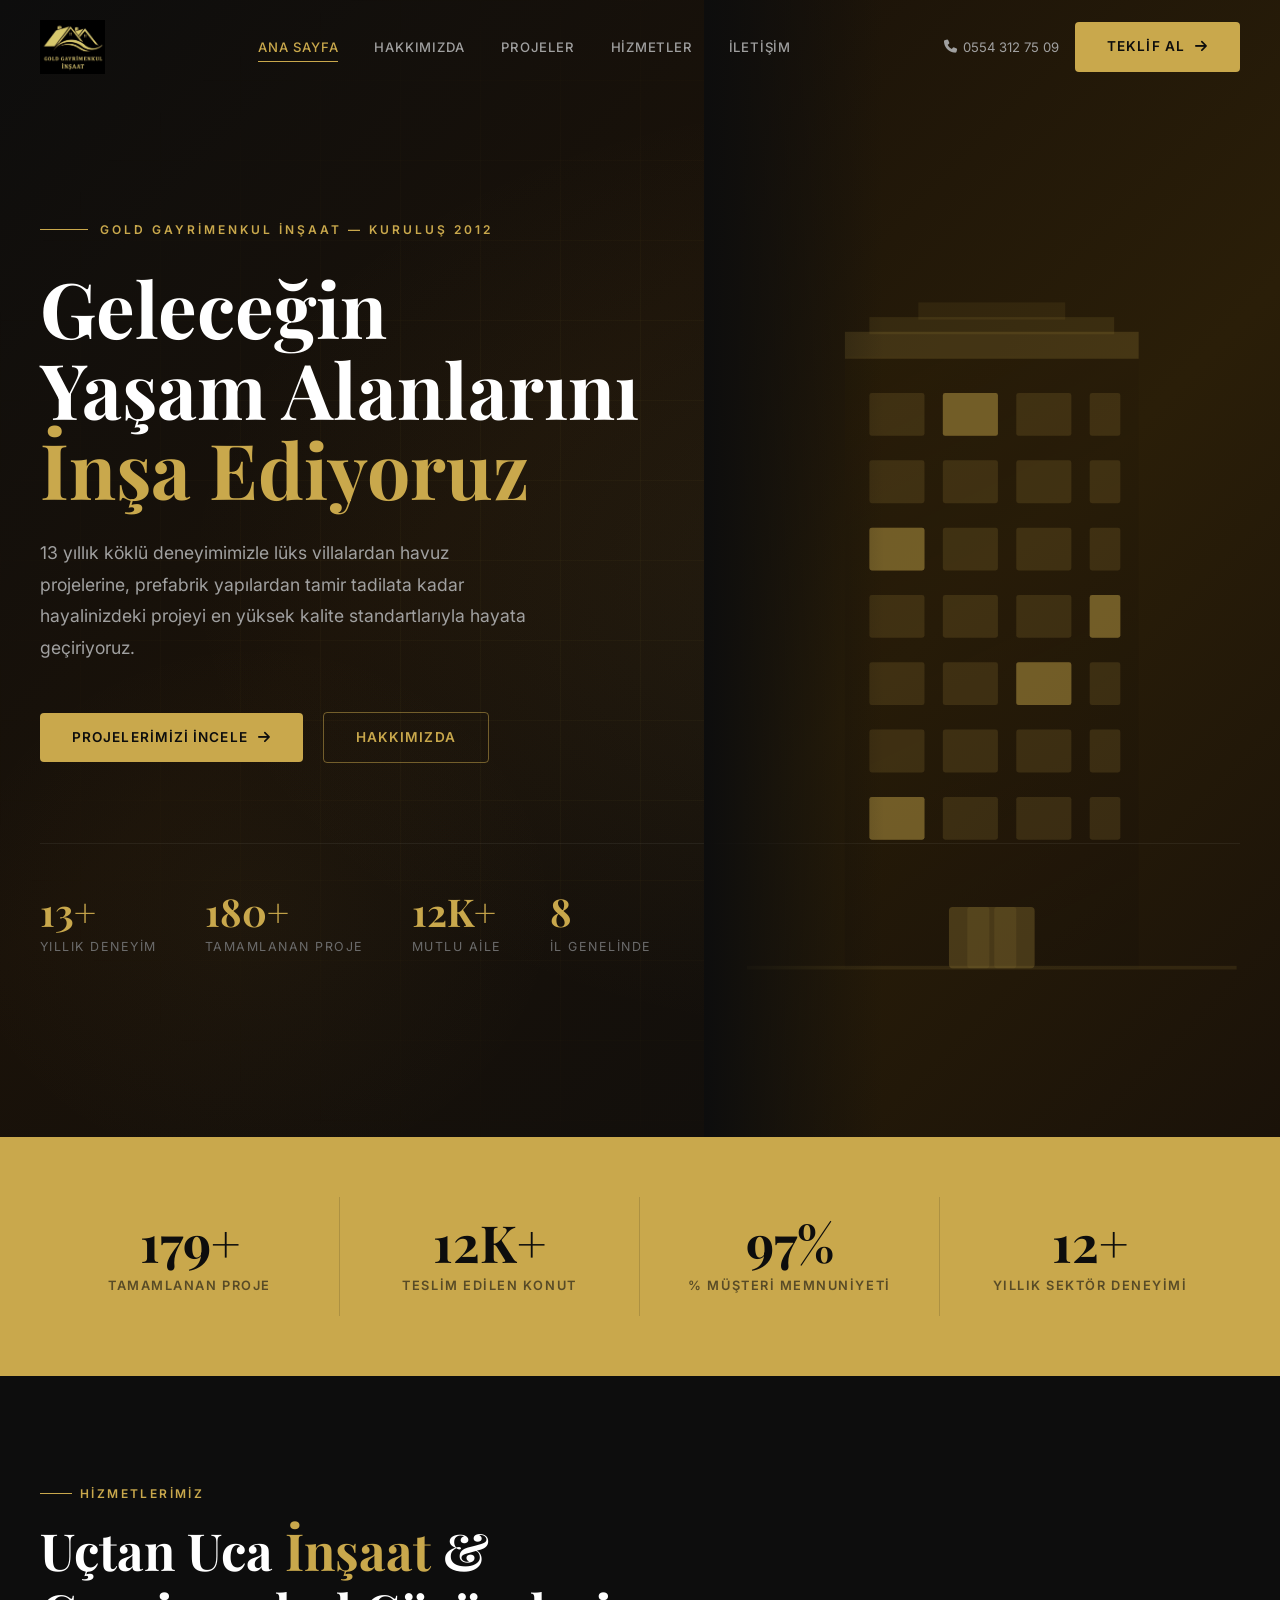
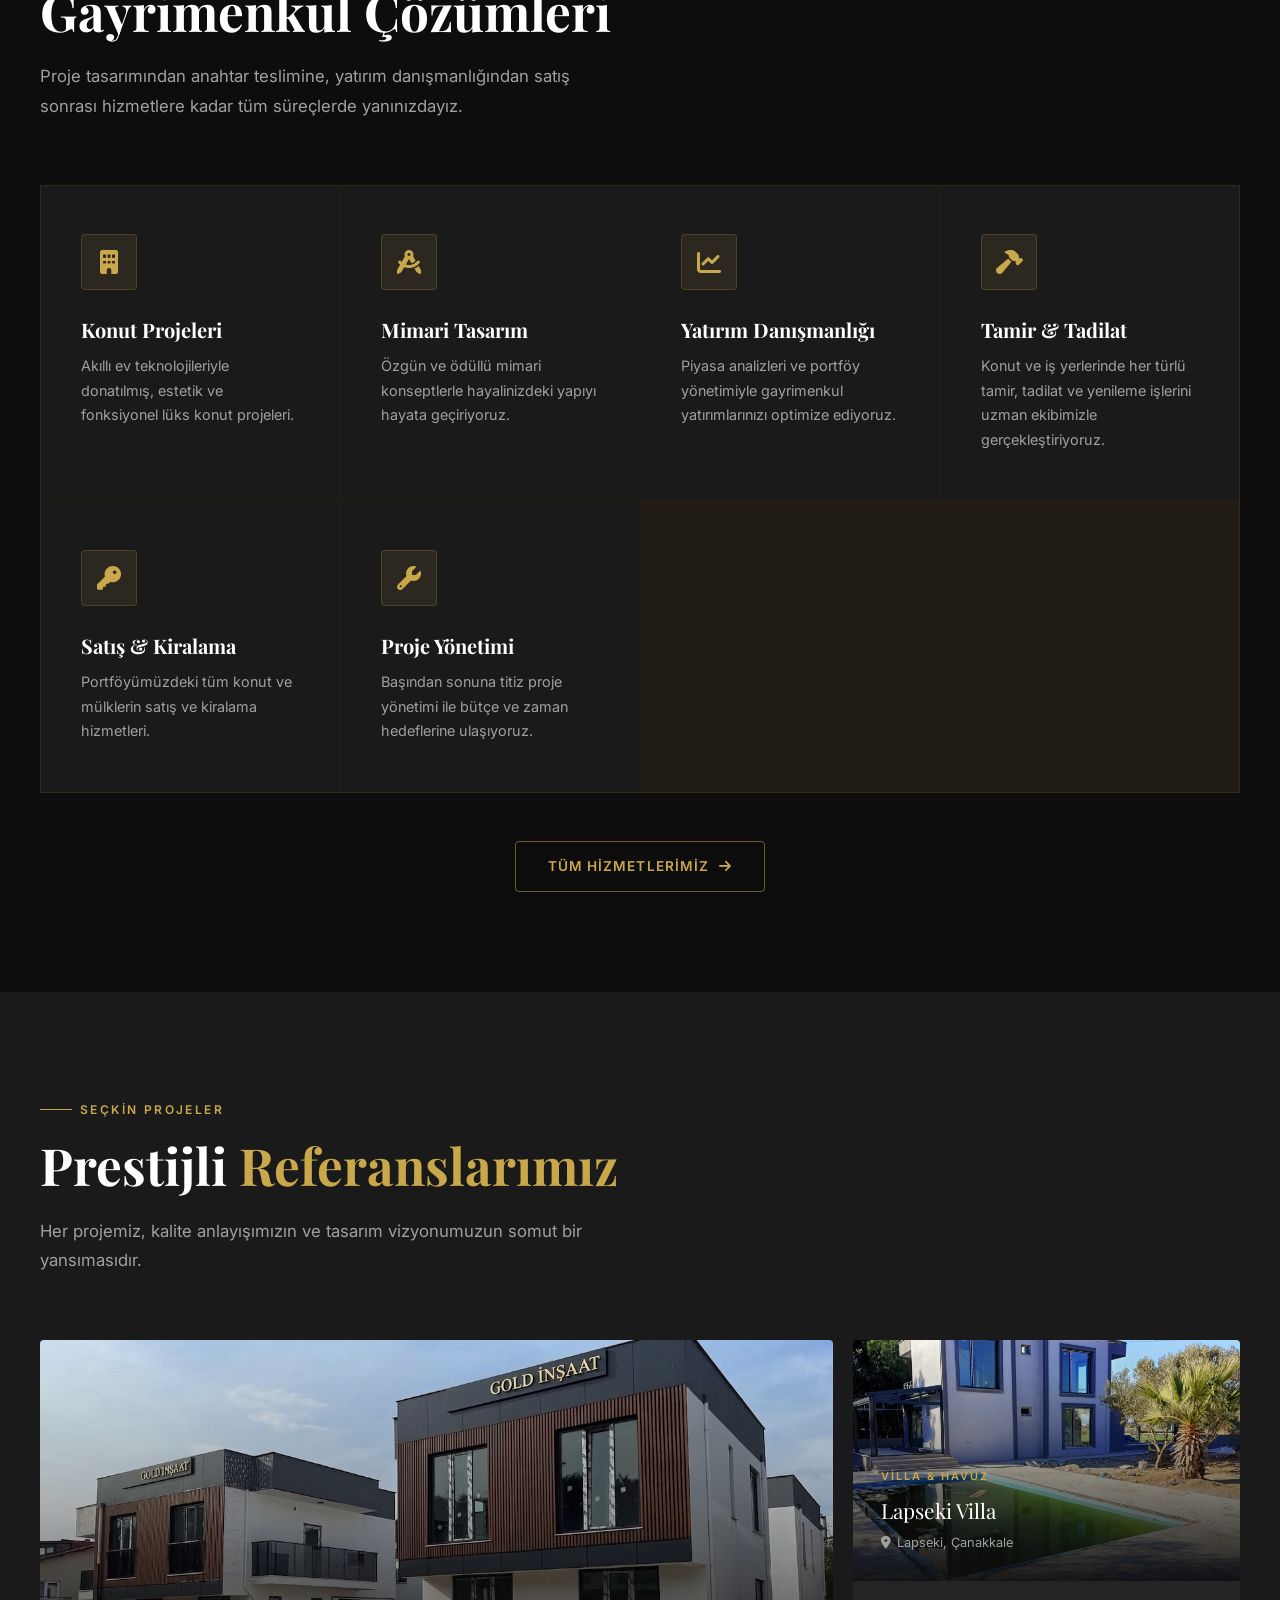
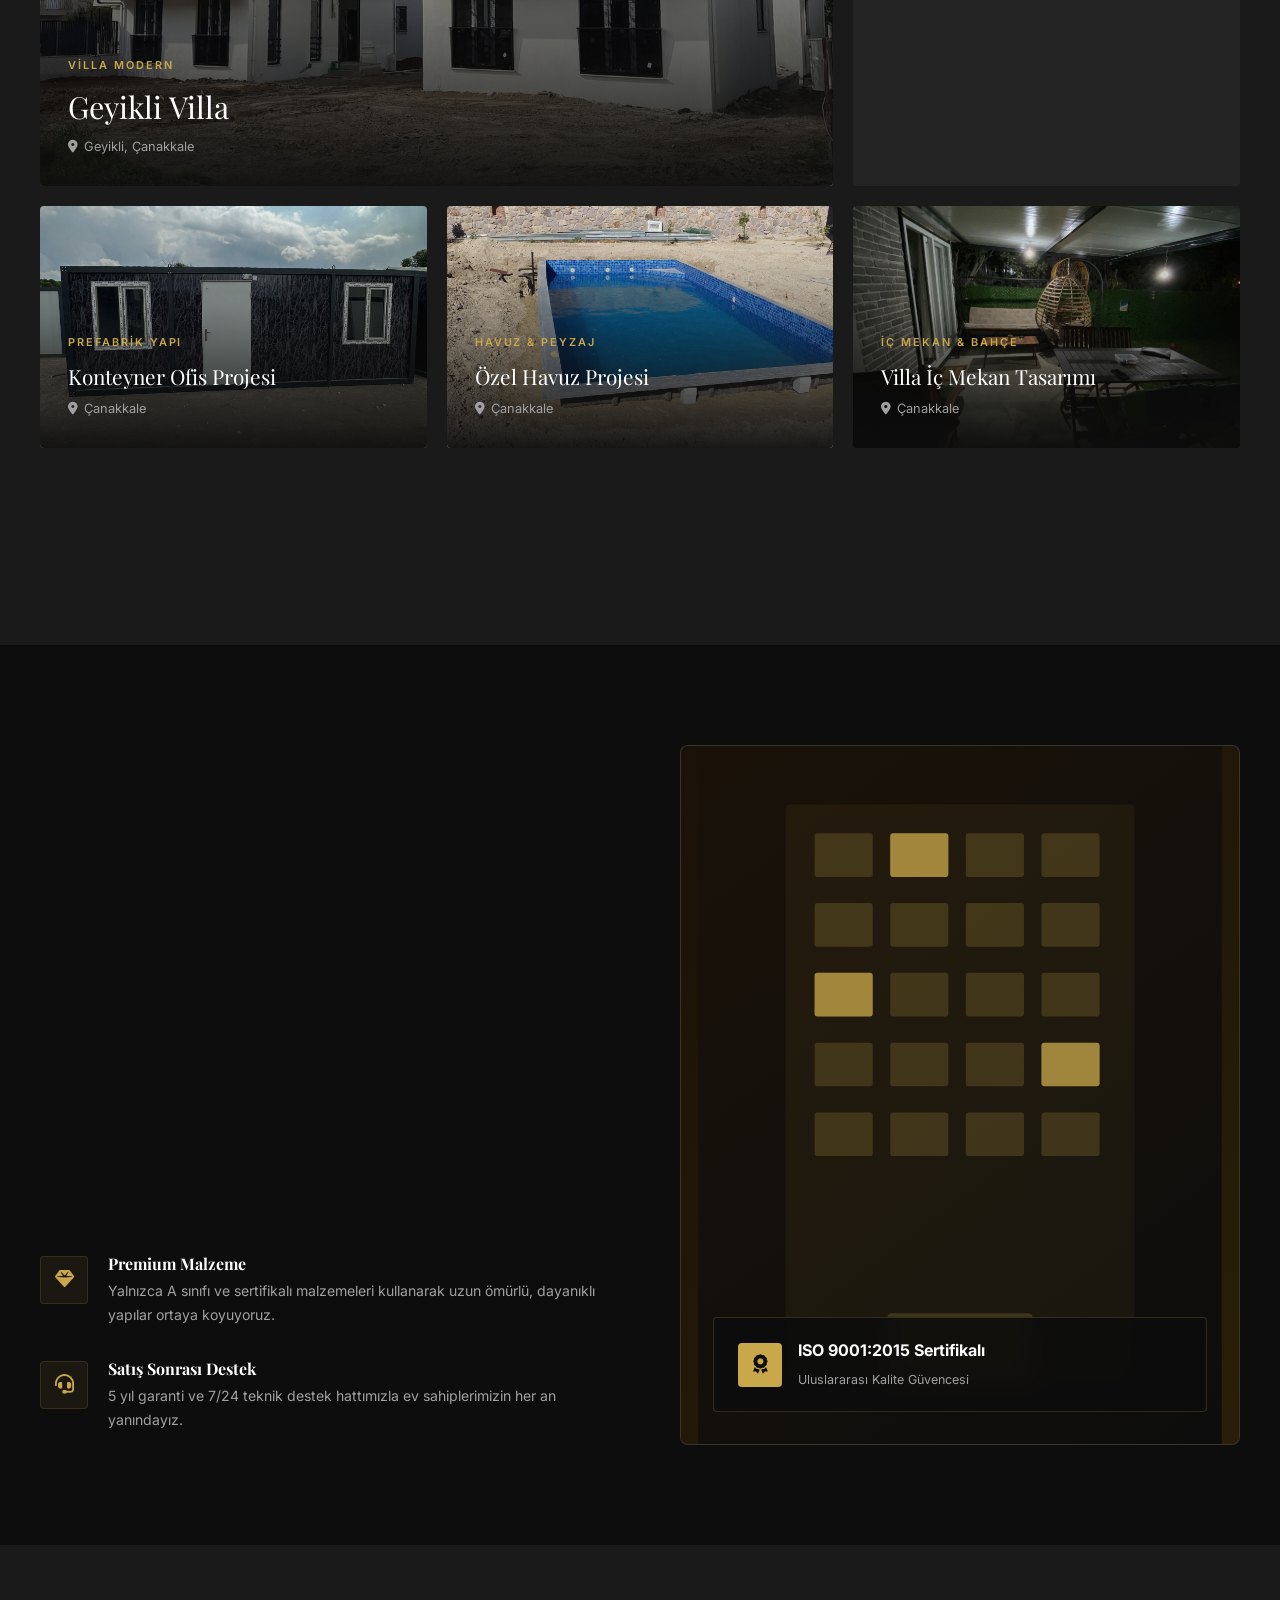
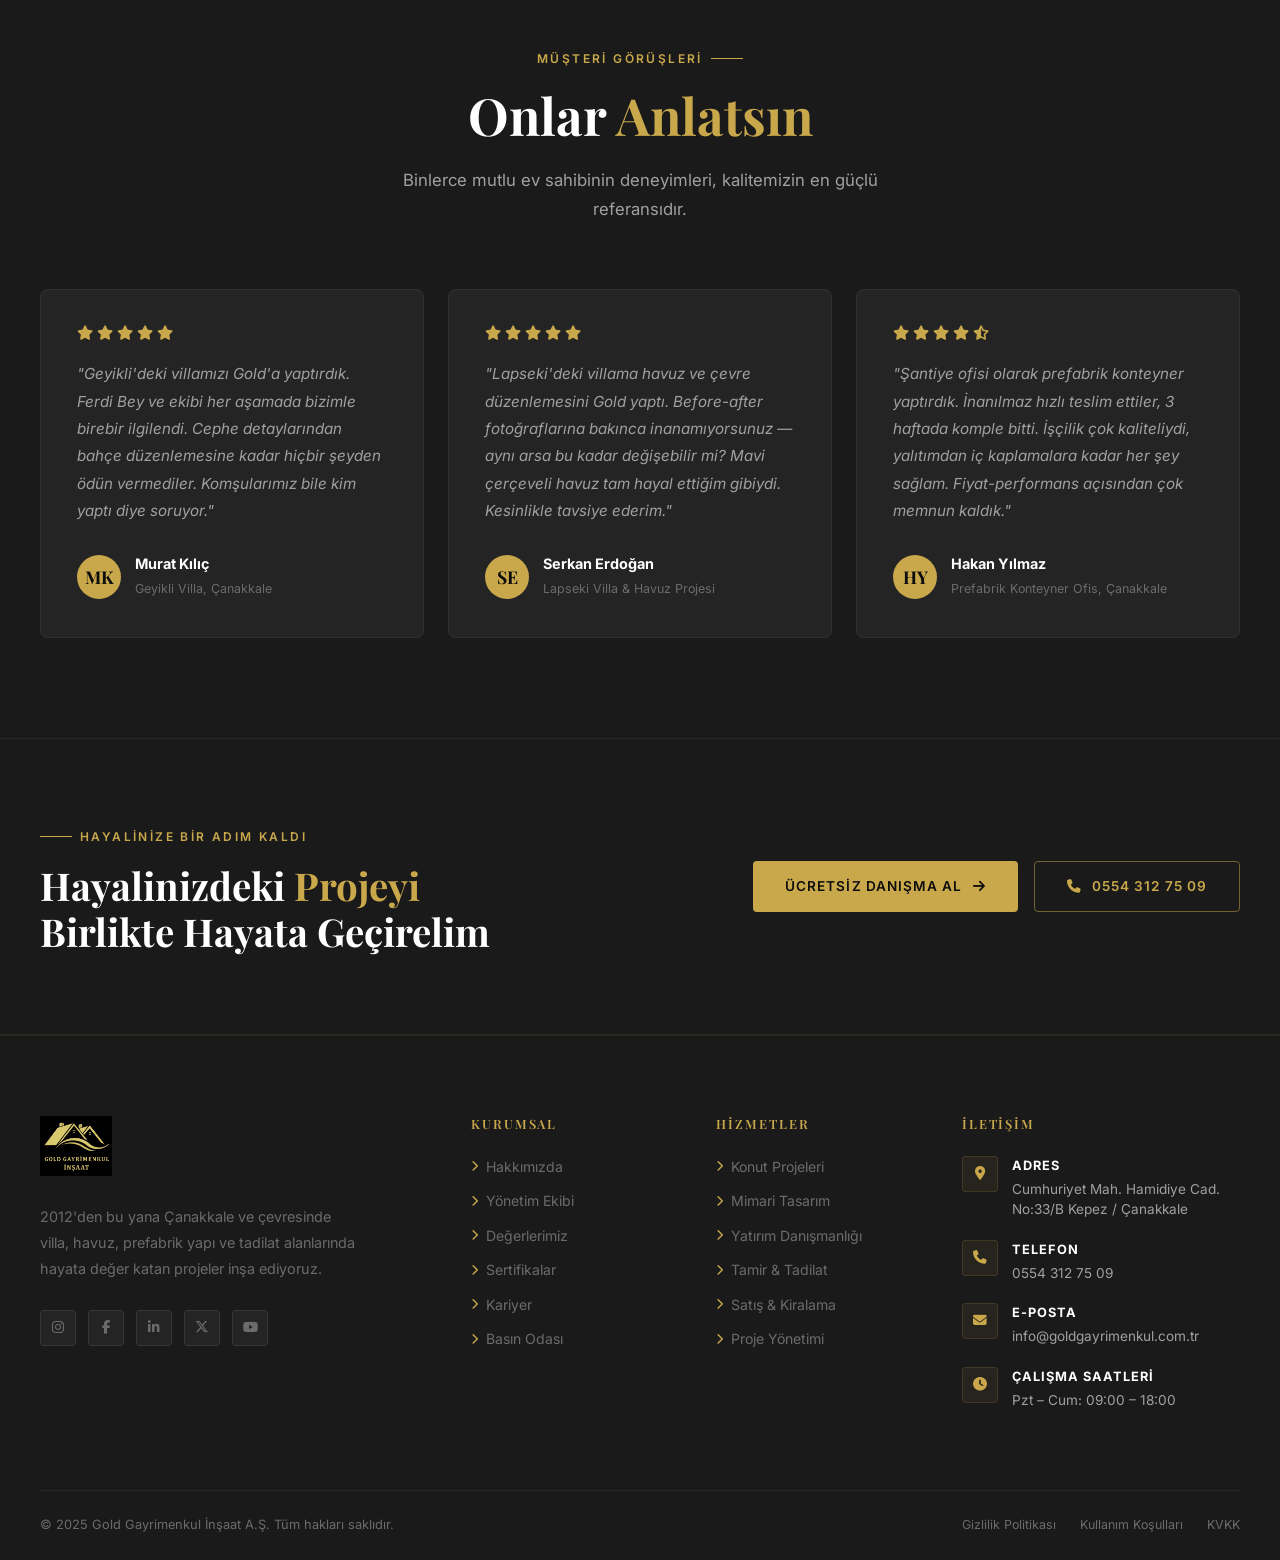
==== commit 15b2da80: "Logo.png ekle, tüm sayfalarda navbar ve footer logosunu güncelle Metin tabanlı "G" logo ikonları kal" ====
--- a/index.html
+++ b/index.html
@@ -18,11 +18,7 @@
   <div class="container">
     <div class="nav-inner">
       <a href="index.html" class="nav-logo">
-        <div class="logo-icon">G</div>
-        <div class="logo-text">
-          <strong>Gold</strong>
-          <span>Gayrimenkul İnşaat</span>
-        </div>
+        <img src="logo.png" alt="Gold Gayrimenkul İnşaat" style="height:54px;width:auto;display:block;" />
       </a>
       <div class="nav-links">
         <a href="index.html" class="active">Ana Sayfa</a>
@@ -519,11 +515,7 @@
     <div class="footer-grid">
       <div class="footer-brand">
         <a href="index.html" class="nav-logo" style="display:inline-flex;">
-          <div class="logo-icon">G</div>
-          <div class="logo-text">
-            <strong>Gold</strong>
-            <span>Gayrimenkul İnşaat</span>
-          </div>
+          <img src="logo.png" alt="Gold Gayrimenkul İnşaat" style="height:60px;width:auto;display:block;" />
         </a>
         <p>2012'den bu yana Çanakkale ve çevresinde villa, havuz, prefabrik yapı ve tadilat alanlarında hayata değer katan projeler inşa ediyoruz.</p>
         <div class="footer-socials">
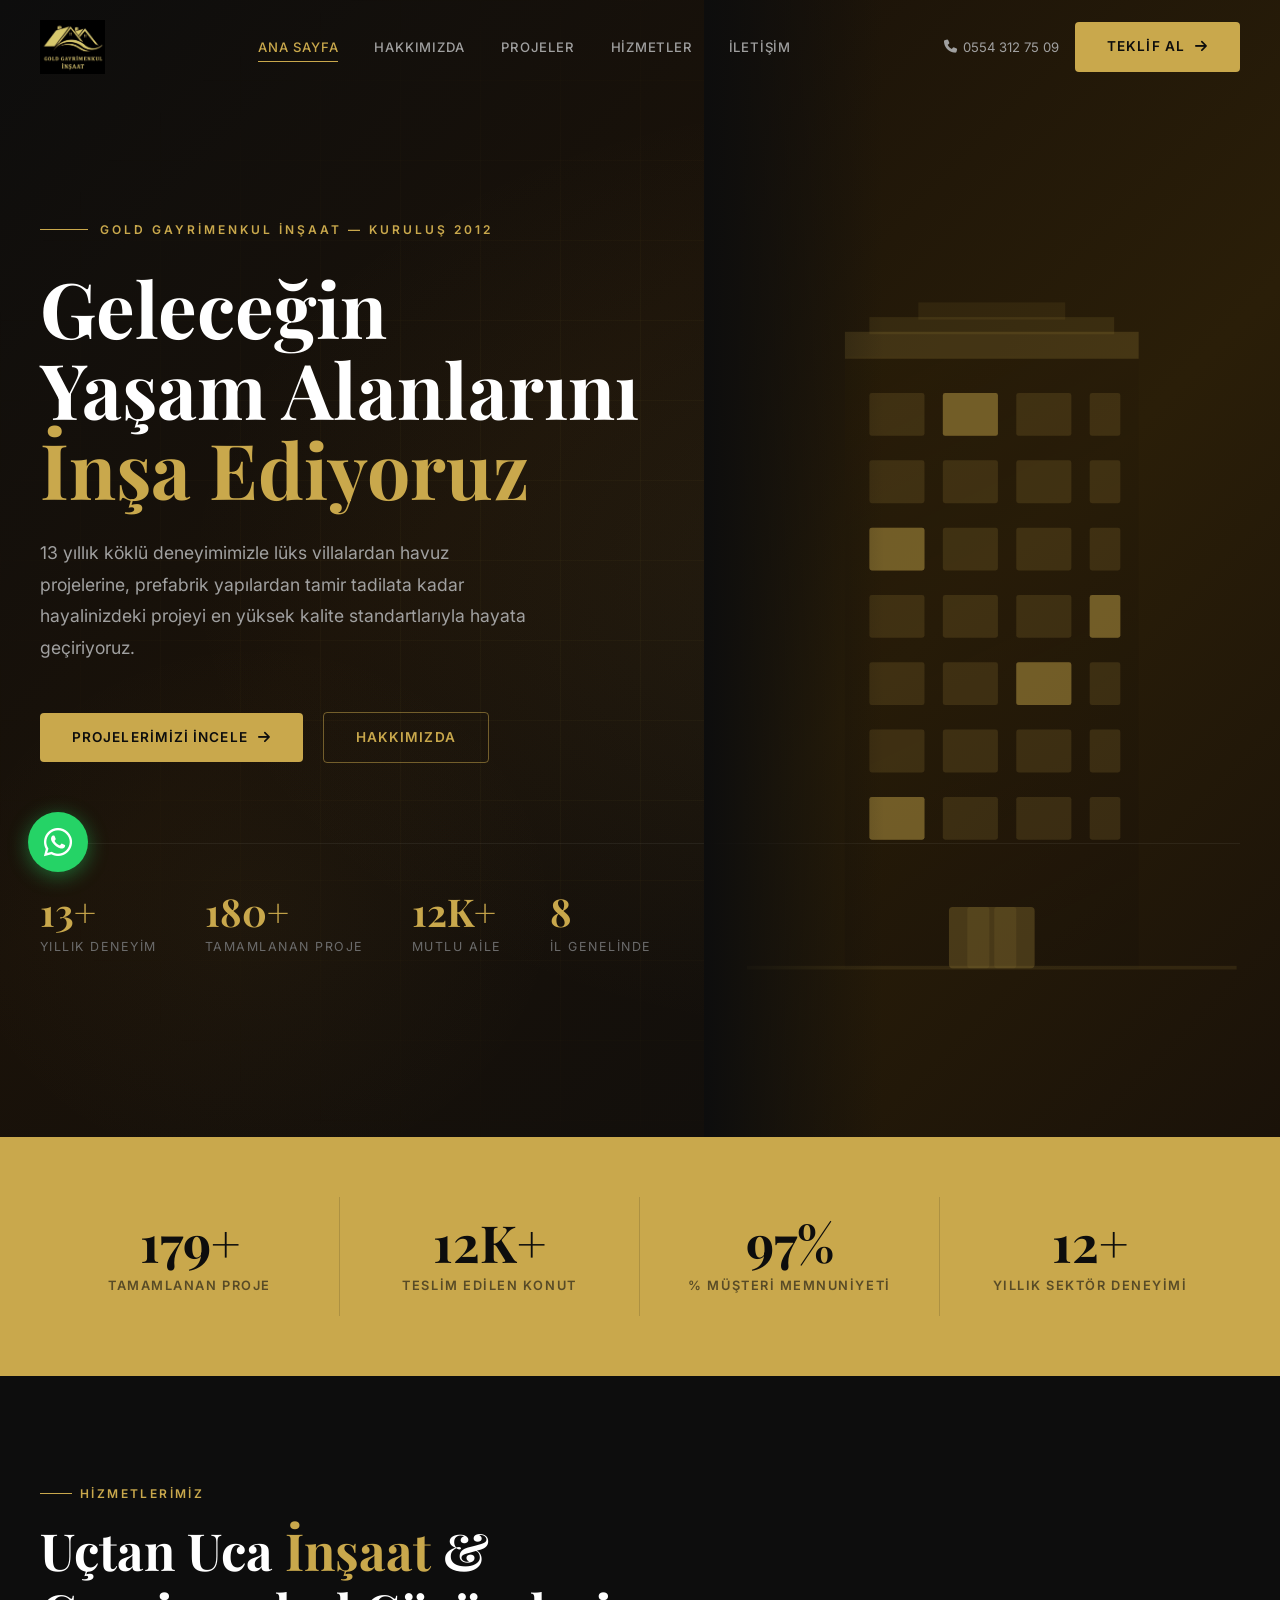
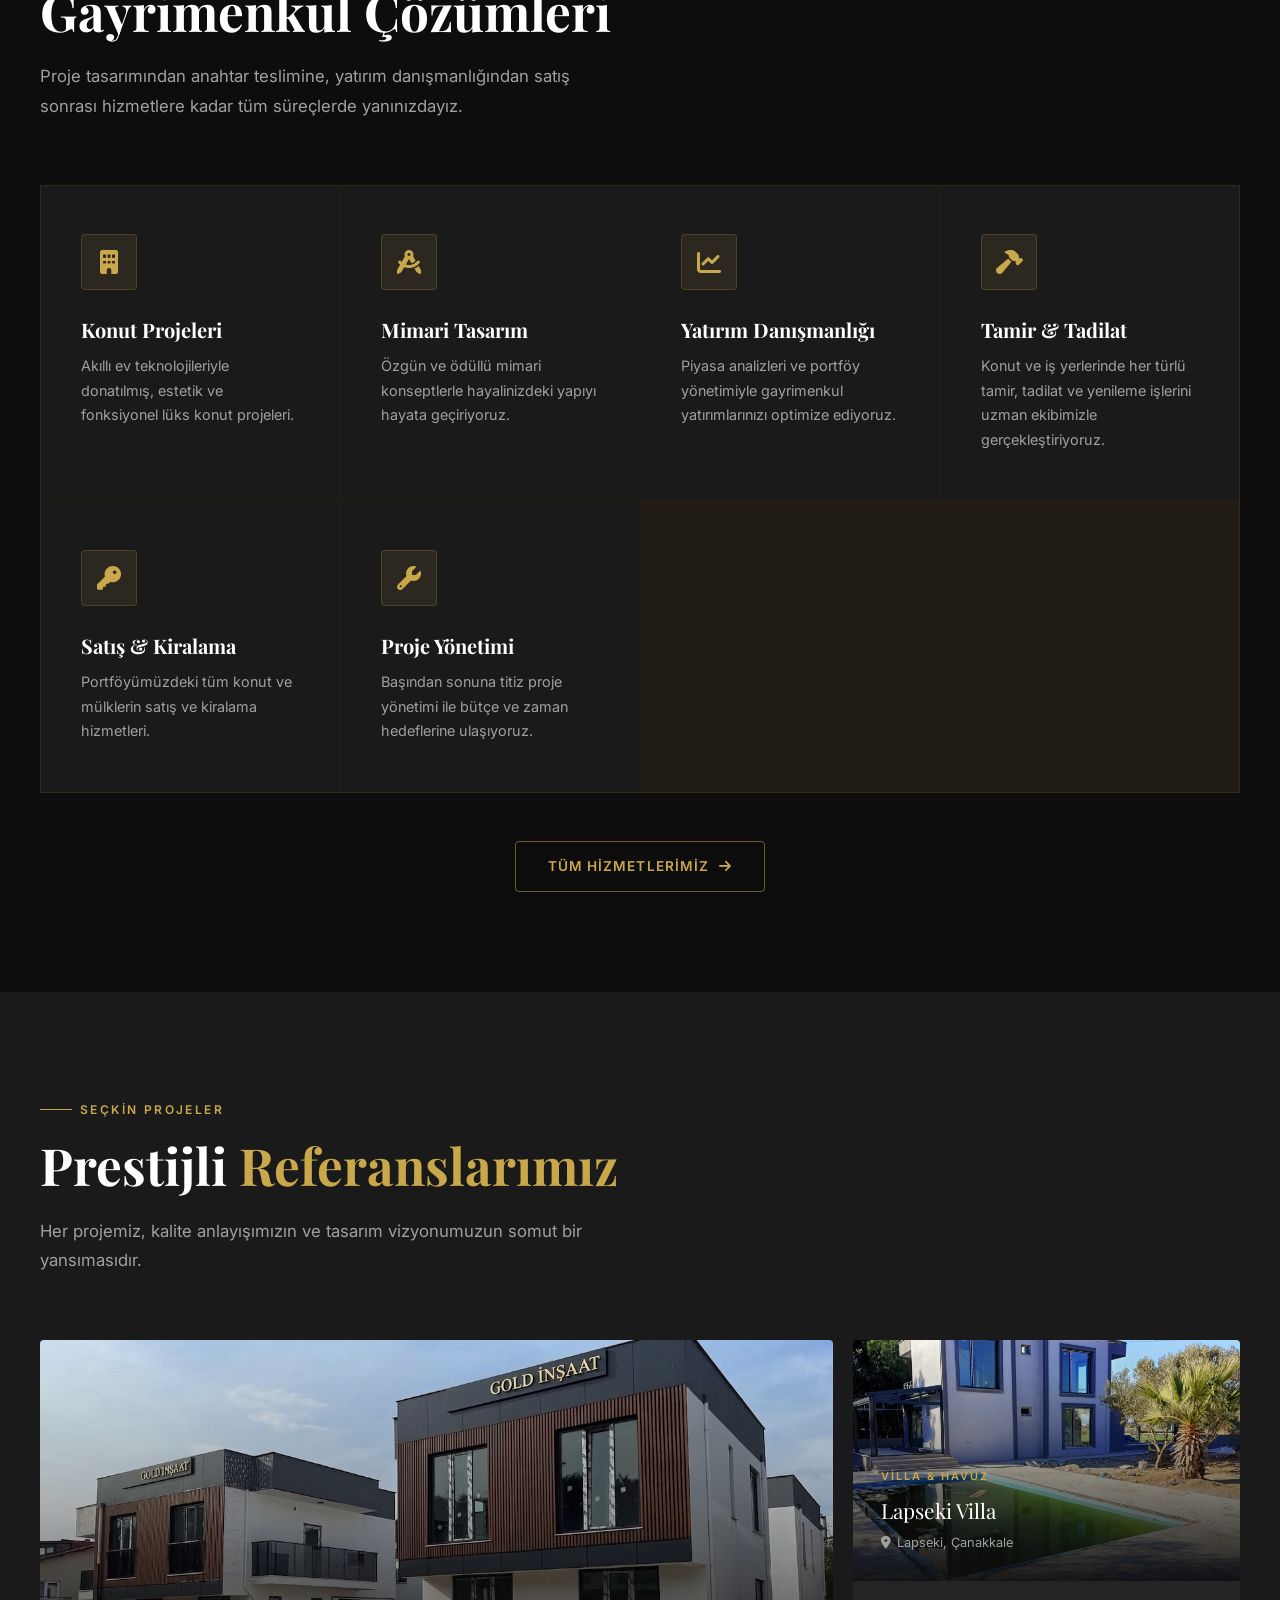
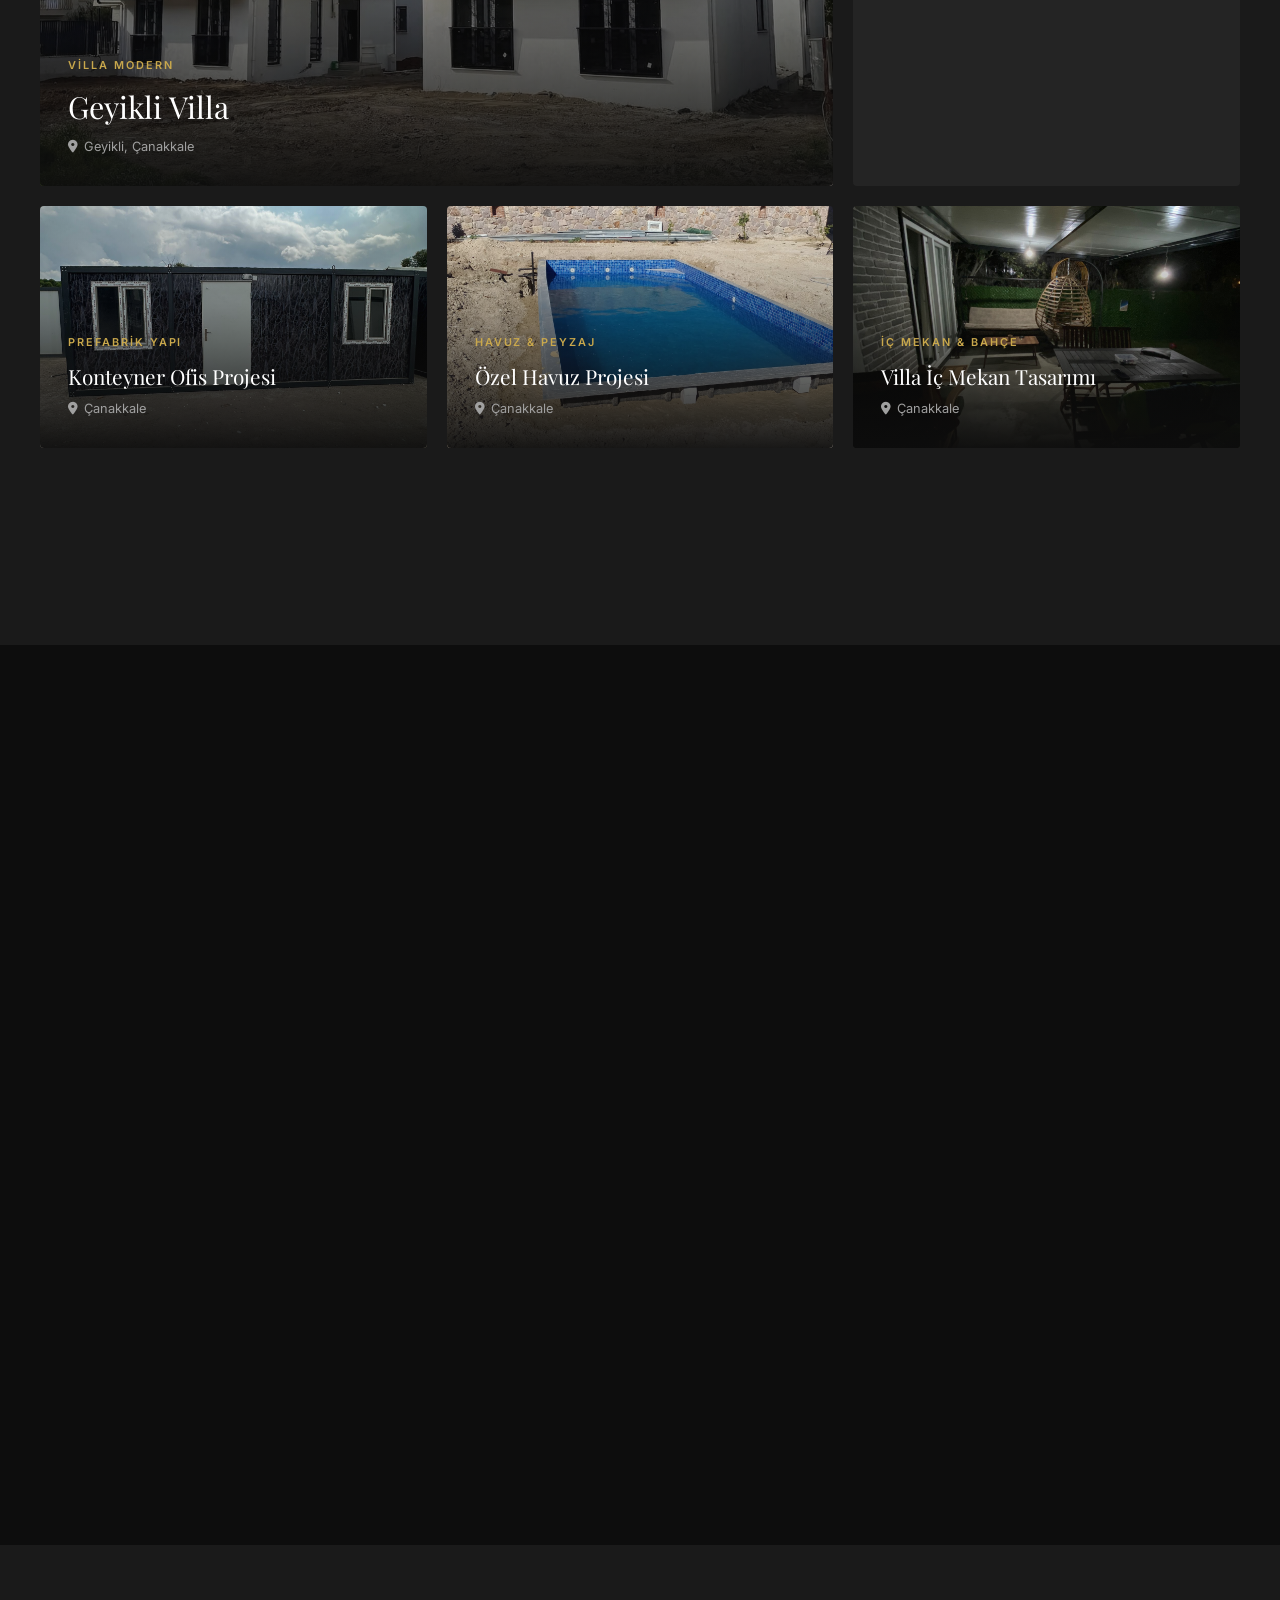
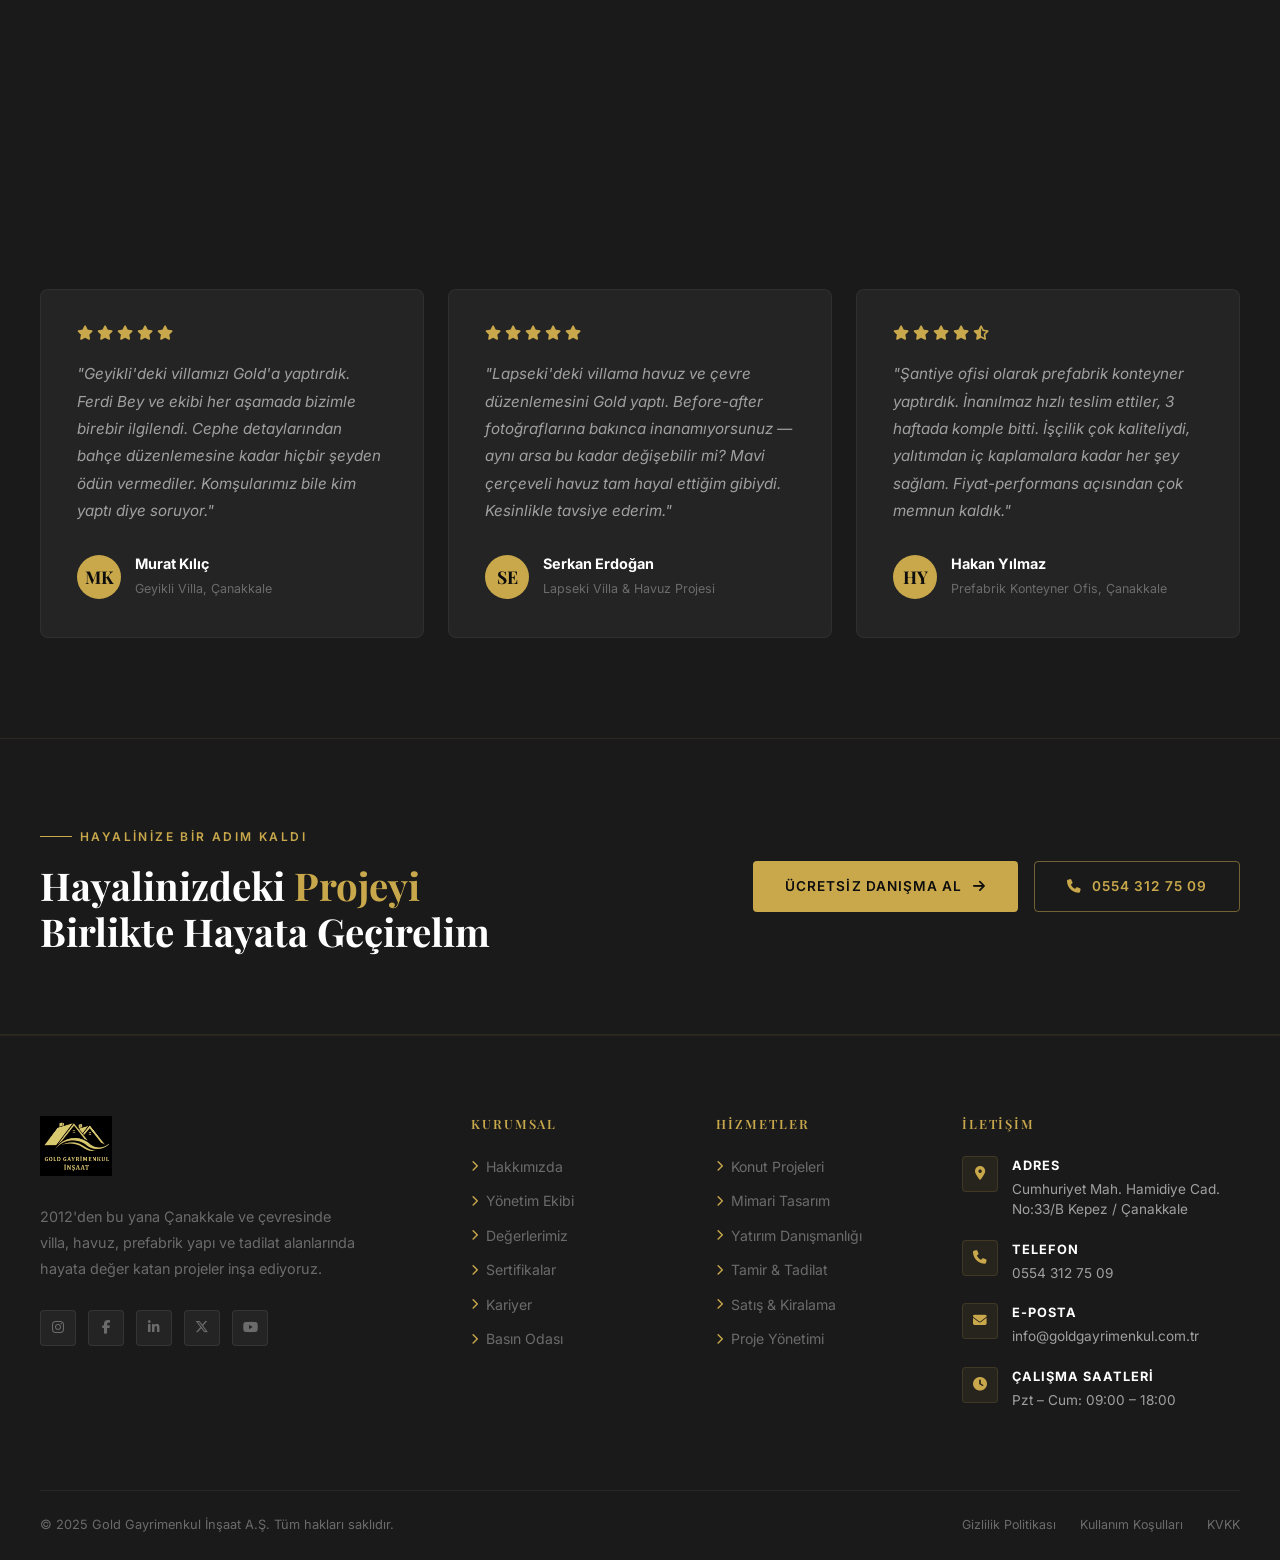
==== commit f9a92b75: "Tüm sayfalara yüzen WhatsApp ikonu ekle Sol alt köşede sabit konumlandırılmış, +905543127509 numaras" ====
--- a/index.html
+++ b/index.html
@@ -582,5 +582,6 @@
 <button id="backToTop" aria-label="Yukarı çık"><i class="fa-solid fa-chevron-up"></i></button>
 
 <script src="js/main.js"></script>
+<a href="https://wa.me/905543127509" class="whatsapp-float" target="_blank" rel="noopener" aria-label="WhatsApp ile iletişime geçin"><i class="fa-brands fa-whatsapp"></i></a>
 </body>
 </html>
--- a/css/style.css
+++ b/css/style.css
@@ -1944,3 +1944,31 @@
   .stats-band-grid { grid-template-columns: 1fr 1fr; }
   .process-grid { grid-template-columns: 1fr; }
 }
+
+/* ── WhatsApp Float Button ── */
+.whatsapp-float {
+  position: fixed;
+  bottom: 28px;
+  left: 28px;
+  background: #25D366;
+  color: #fff;
+  border-radius: 50%;
+  width: 60px;
+  height: 60px;
+  display: flex;
+  align-items: center;
+  justify-content: center;
+  font-size: 2rem;
+  box-shadow: 0 4px 20px rgba(37,211,102,.45);
+  z-index: 9998;
+  text-decoration: none;
+  transition: transform .2s ease, box-shadow .2s ease;
+}
+.whatsapp-float:hover {
+  transform: scale(1.12);
+  box-shadow: 0 6px 28px rgba(37,211,102,.65);
+  color: #fff;
+}
+@media (max-width: 480px) {
+  .whatsapp-float { width: 52px; height: 52px; font-size: 1.7rem; bottom: 20px; left: 20px; }
+}
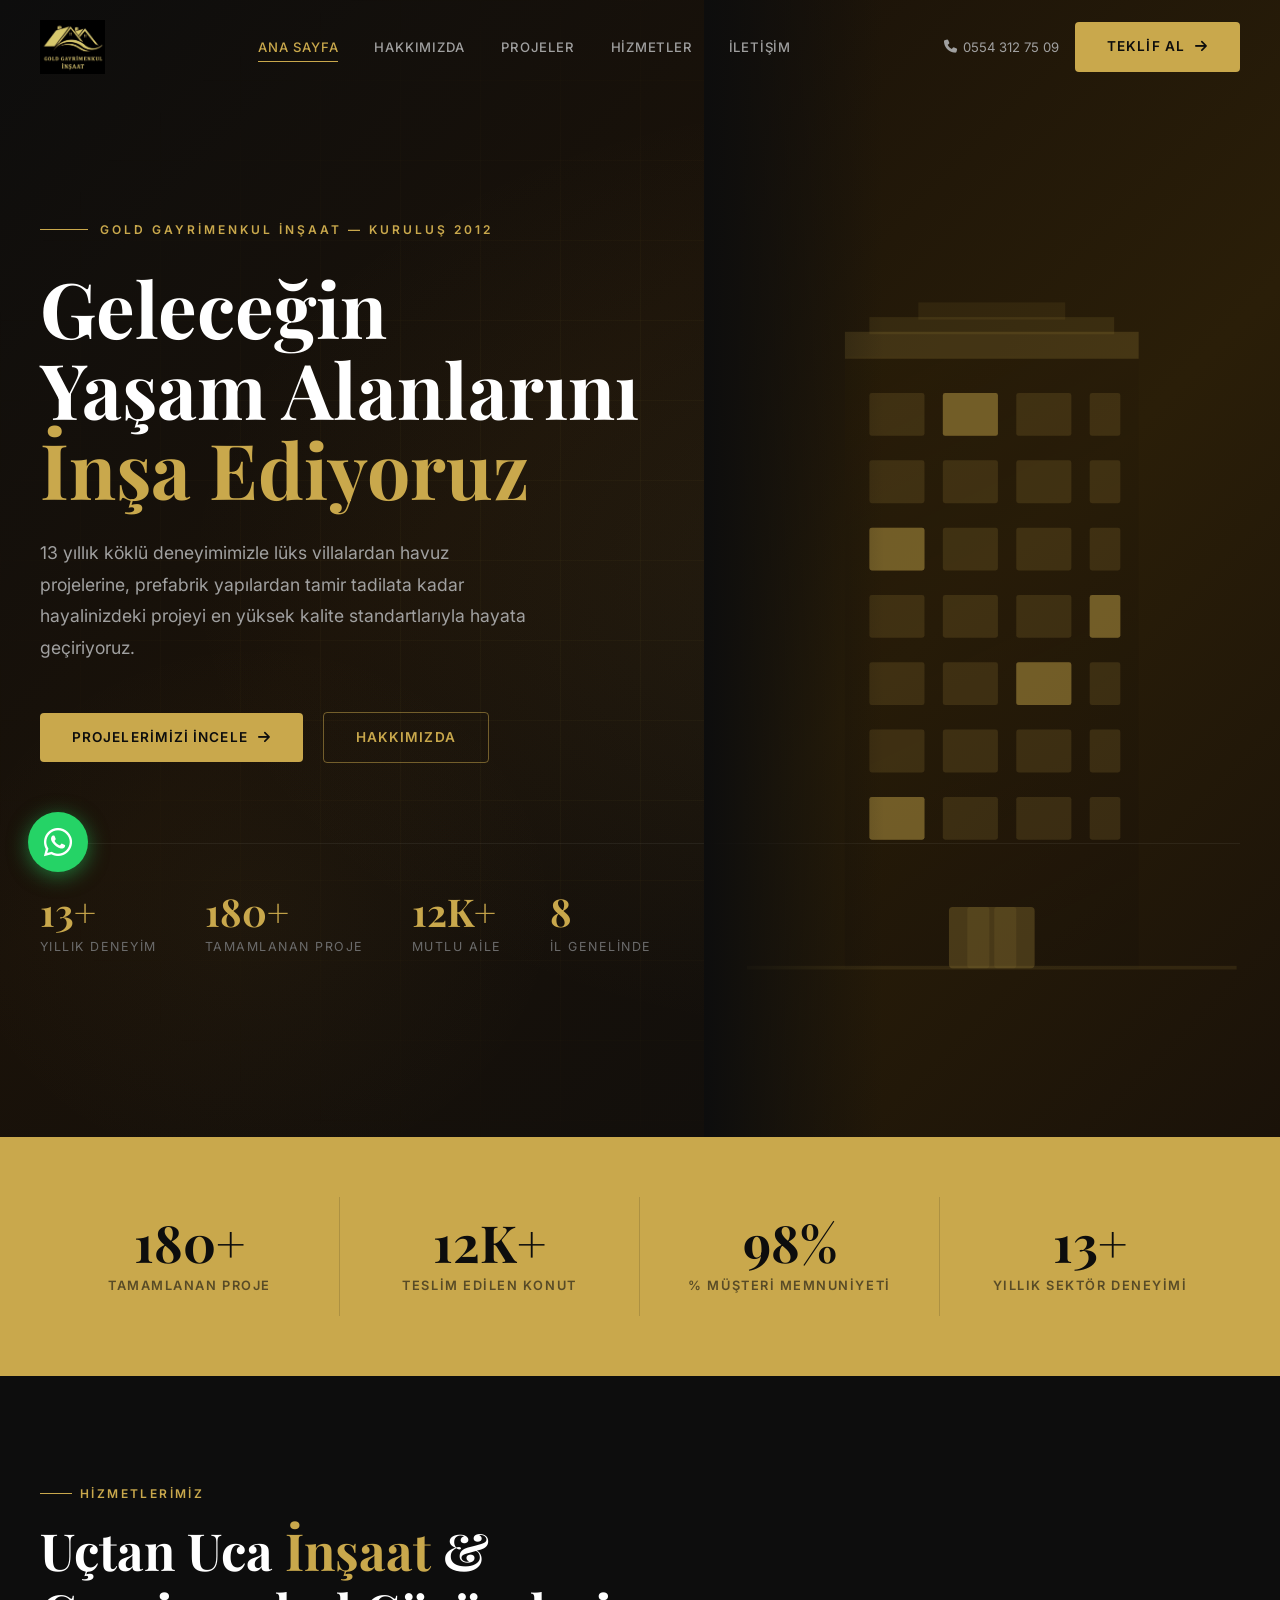
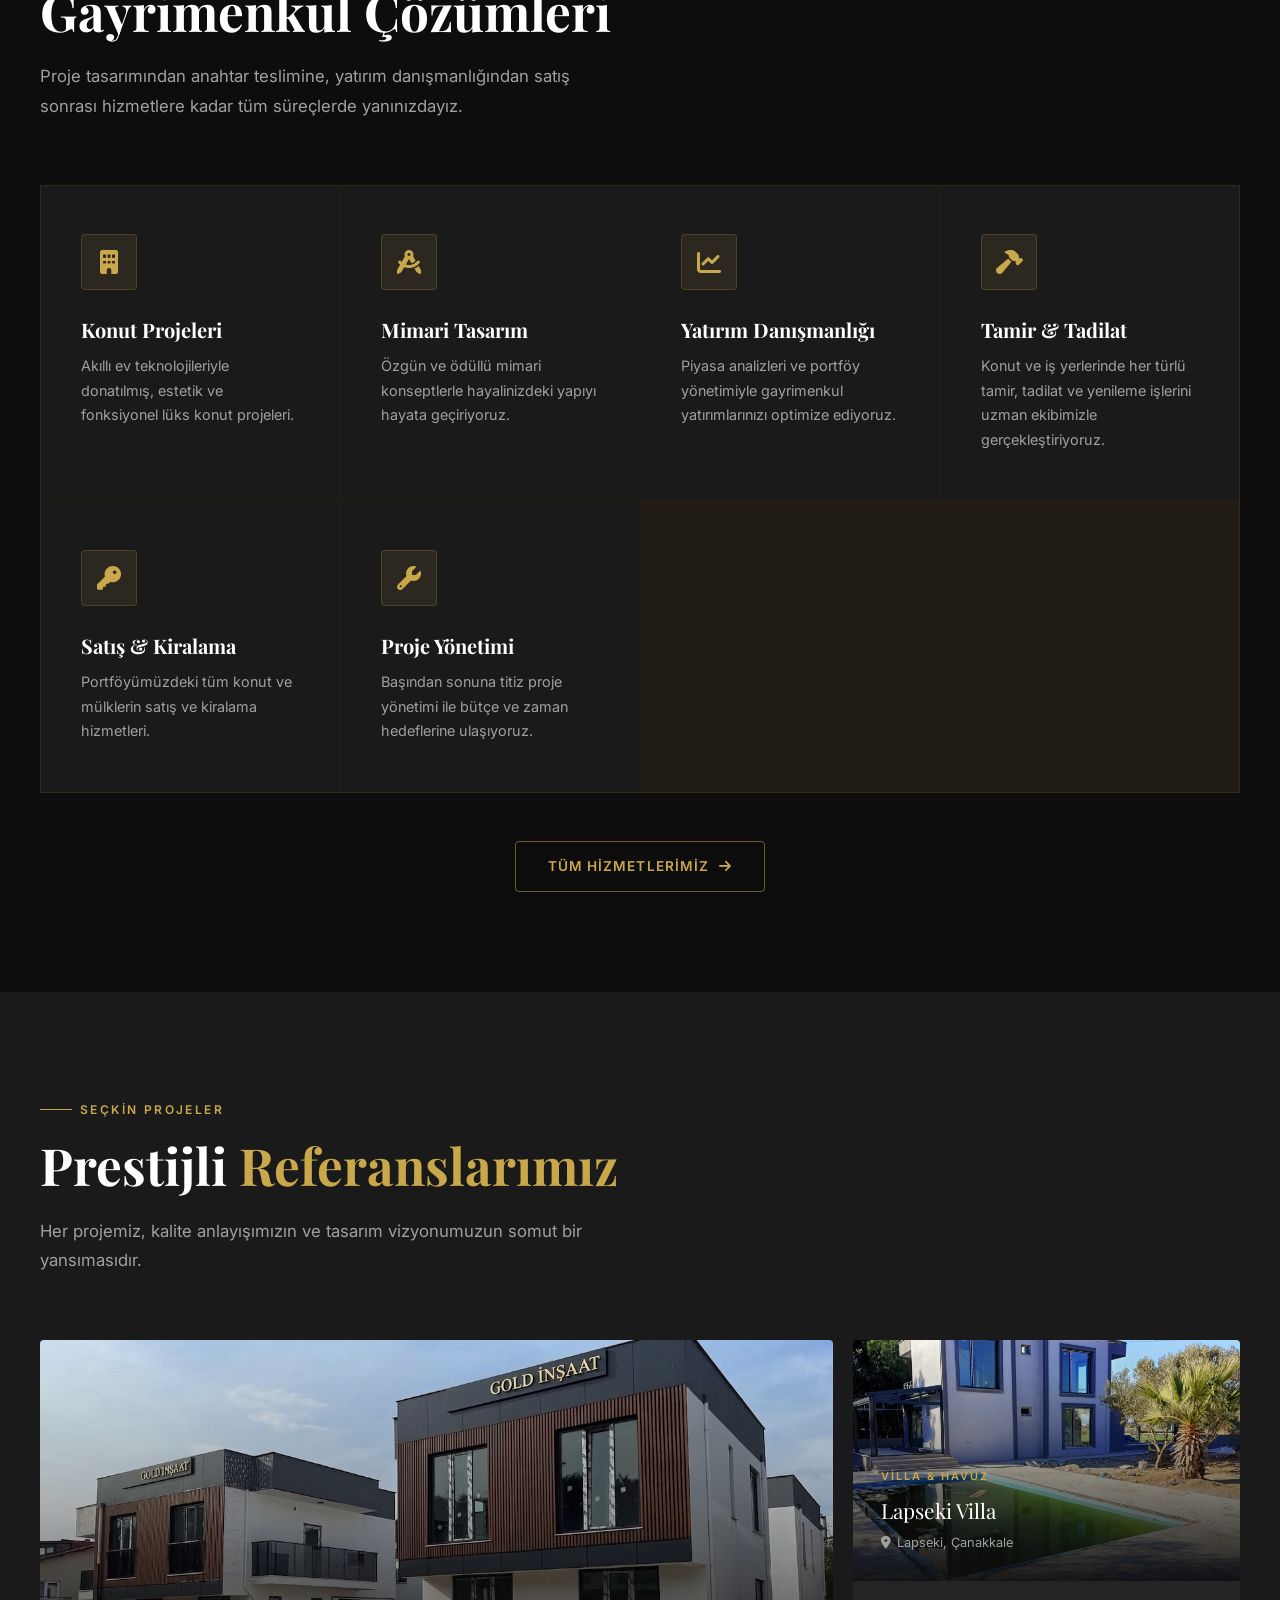
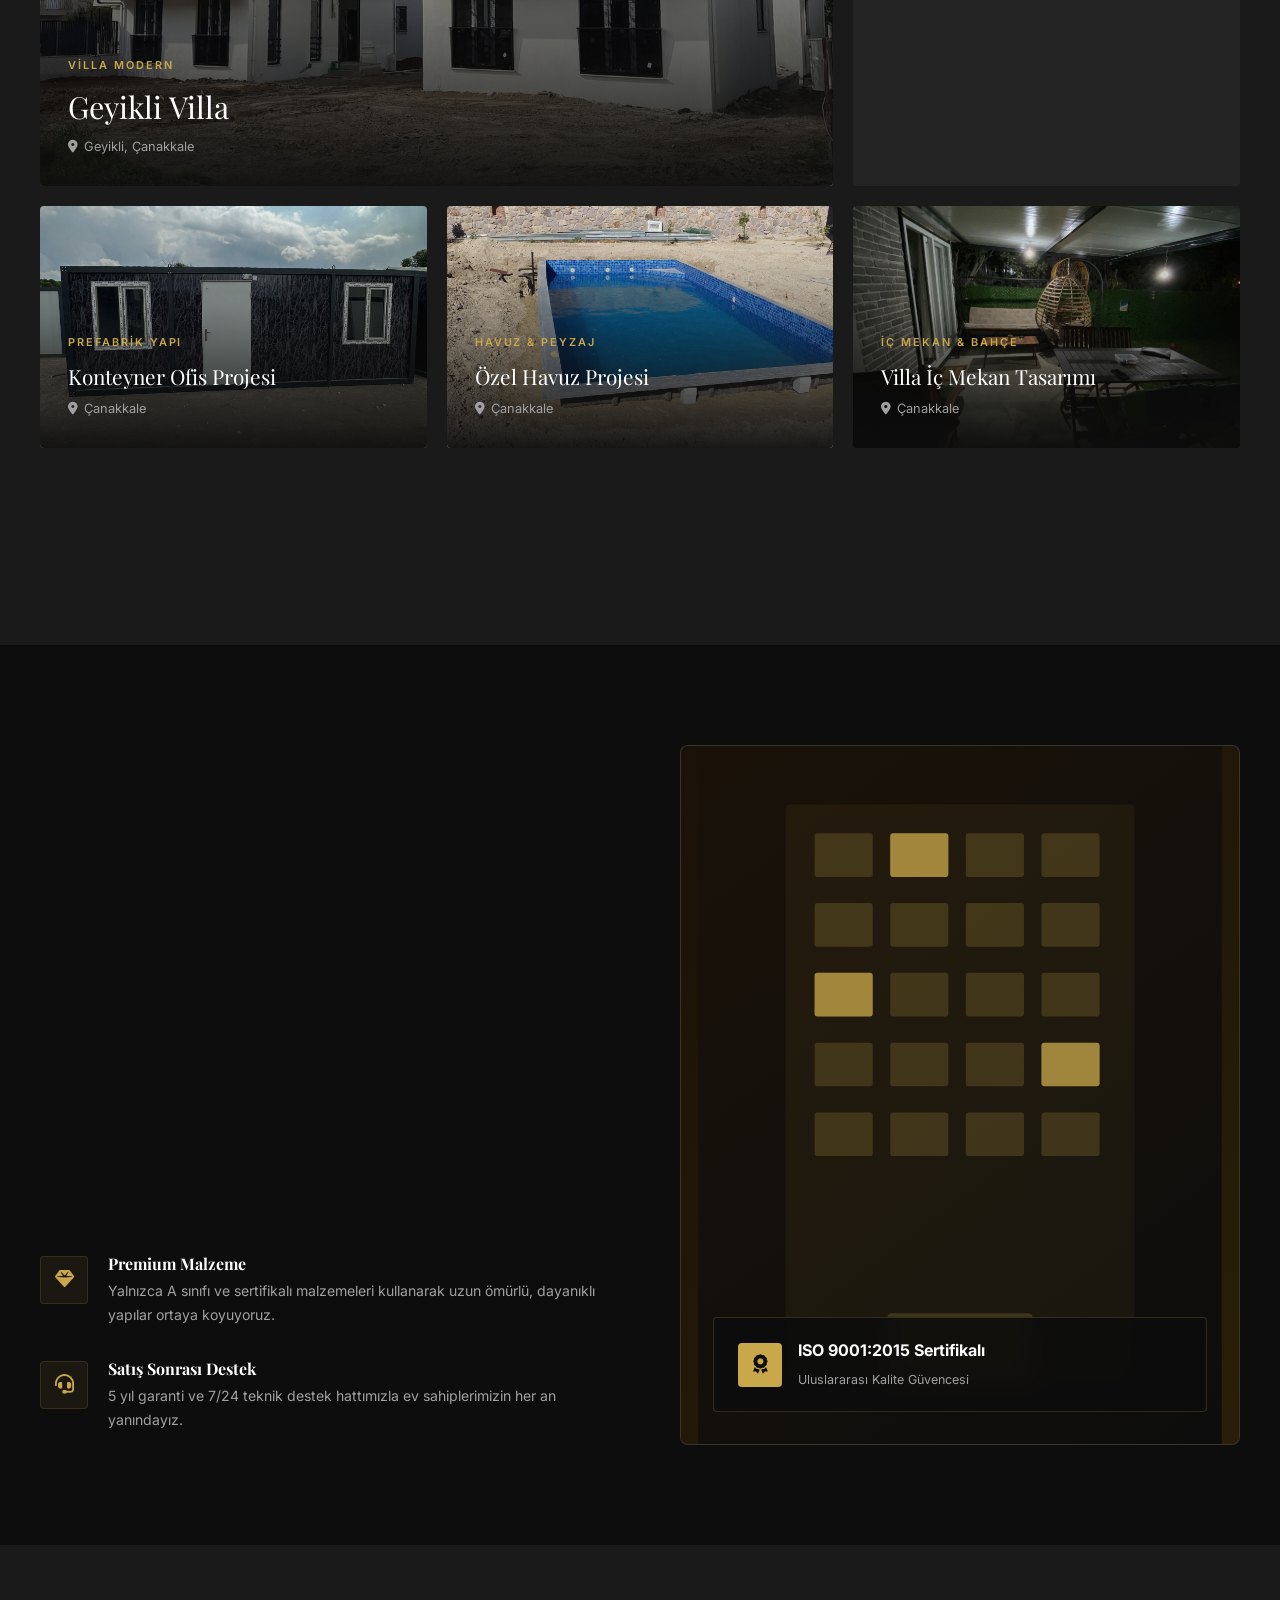
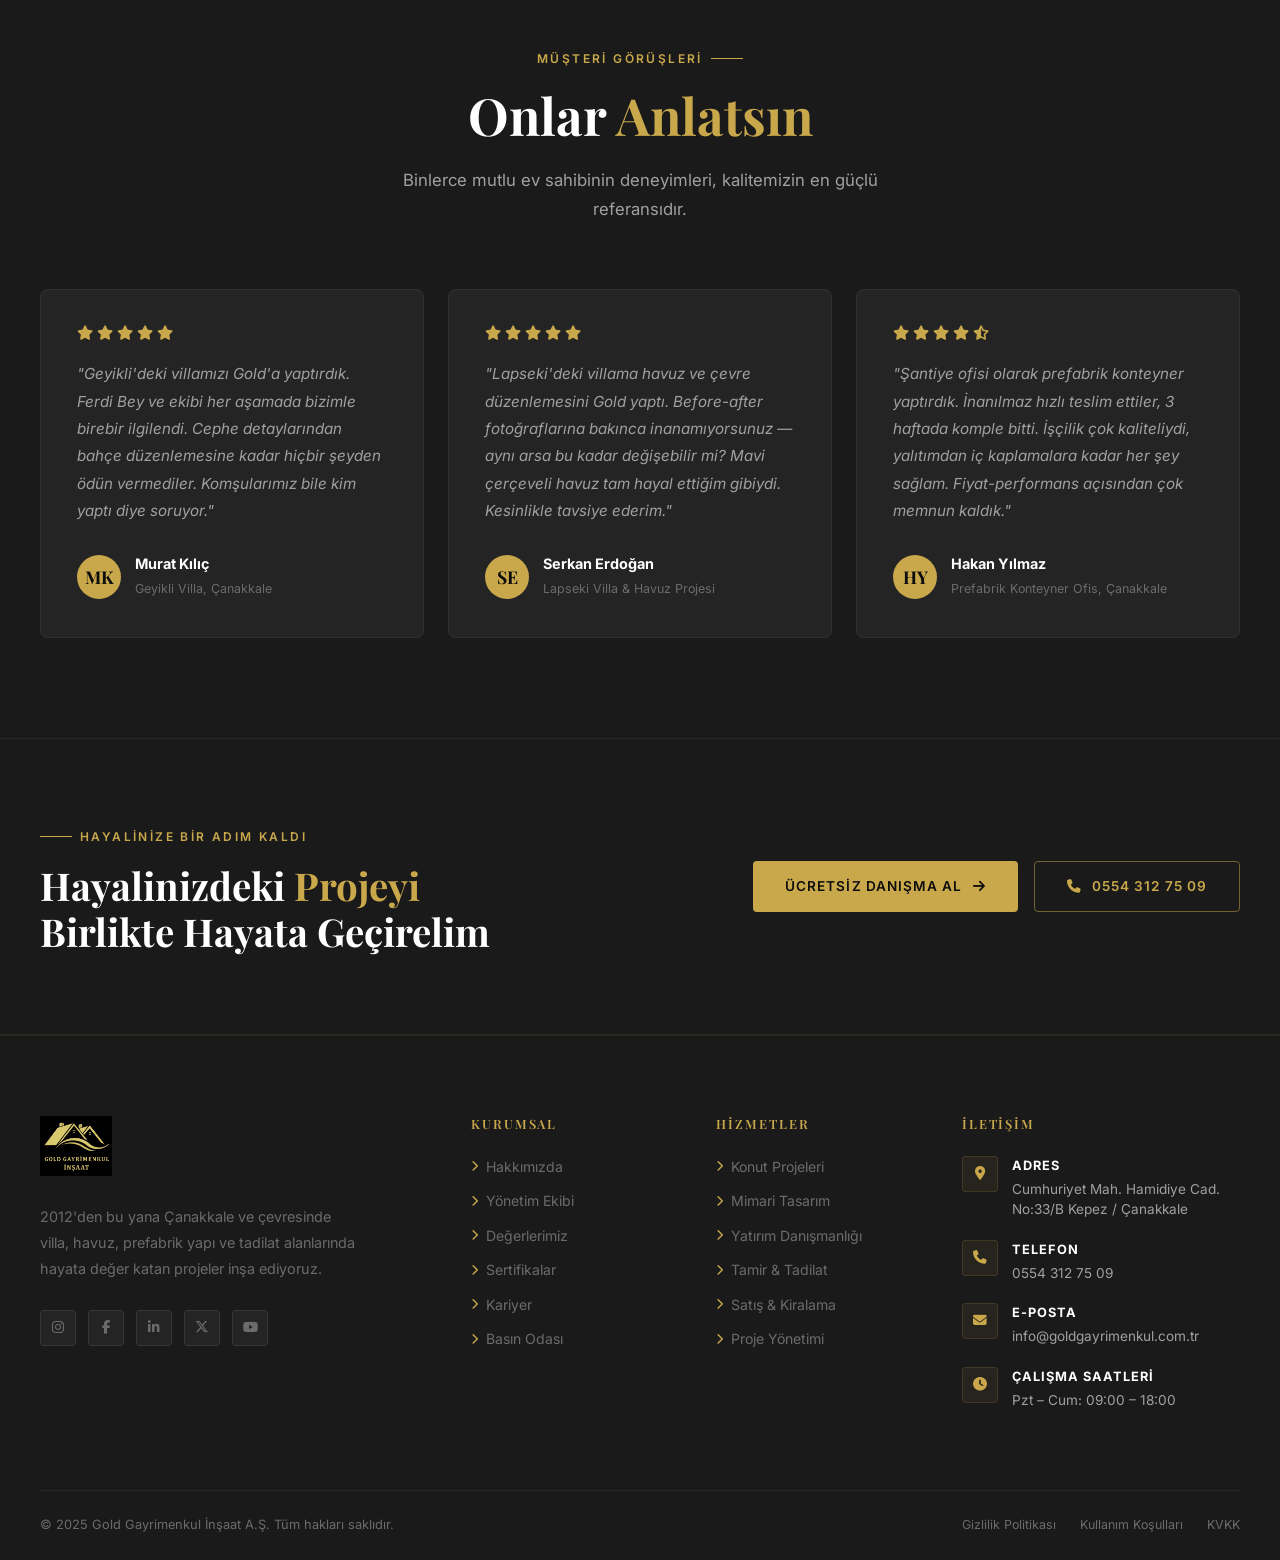
==== commit a909bac8: "WhatsApp butonunu düzelt: tekrarlananları temizle, inline stil ekle CSS dosyasına bağımlılık yerine " ====
--- a/index.html
+++ b/index.html
@@ -582,6 +582,7 @@
 <button id="backToTop" aria-label="Yukarı çık"><i class="fa-solid fa-chevron-up"></i></button>
 
 <script src="js/main.js"></script>
-<a href="https://wa.me/905543127509" class="whatsapp-float" target="_blank" rel="noopener" aria-label="WhatsApp ile iletişime geçin"><i class="fa-brands fa-whatsapp"></i></a>
+
+<a href="https://wa.me/905543127509" target="_blank" rel="noopener" aria-label="WhatsApp" style="position:fixed;bottom:28px;left:28px;width:60px;height:60px;background:#25D366;border-radius:50%;display:flex;align-items:center;justify-content:center;font-size:2rem;color:#fff;text-decoration:none;box-shadow:0 4px 20px rgba(37,211,102,.5);z-index:9999;"><i class="fa-brands fa-whatsapp"></i></a>
 </body>
 </html>
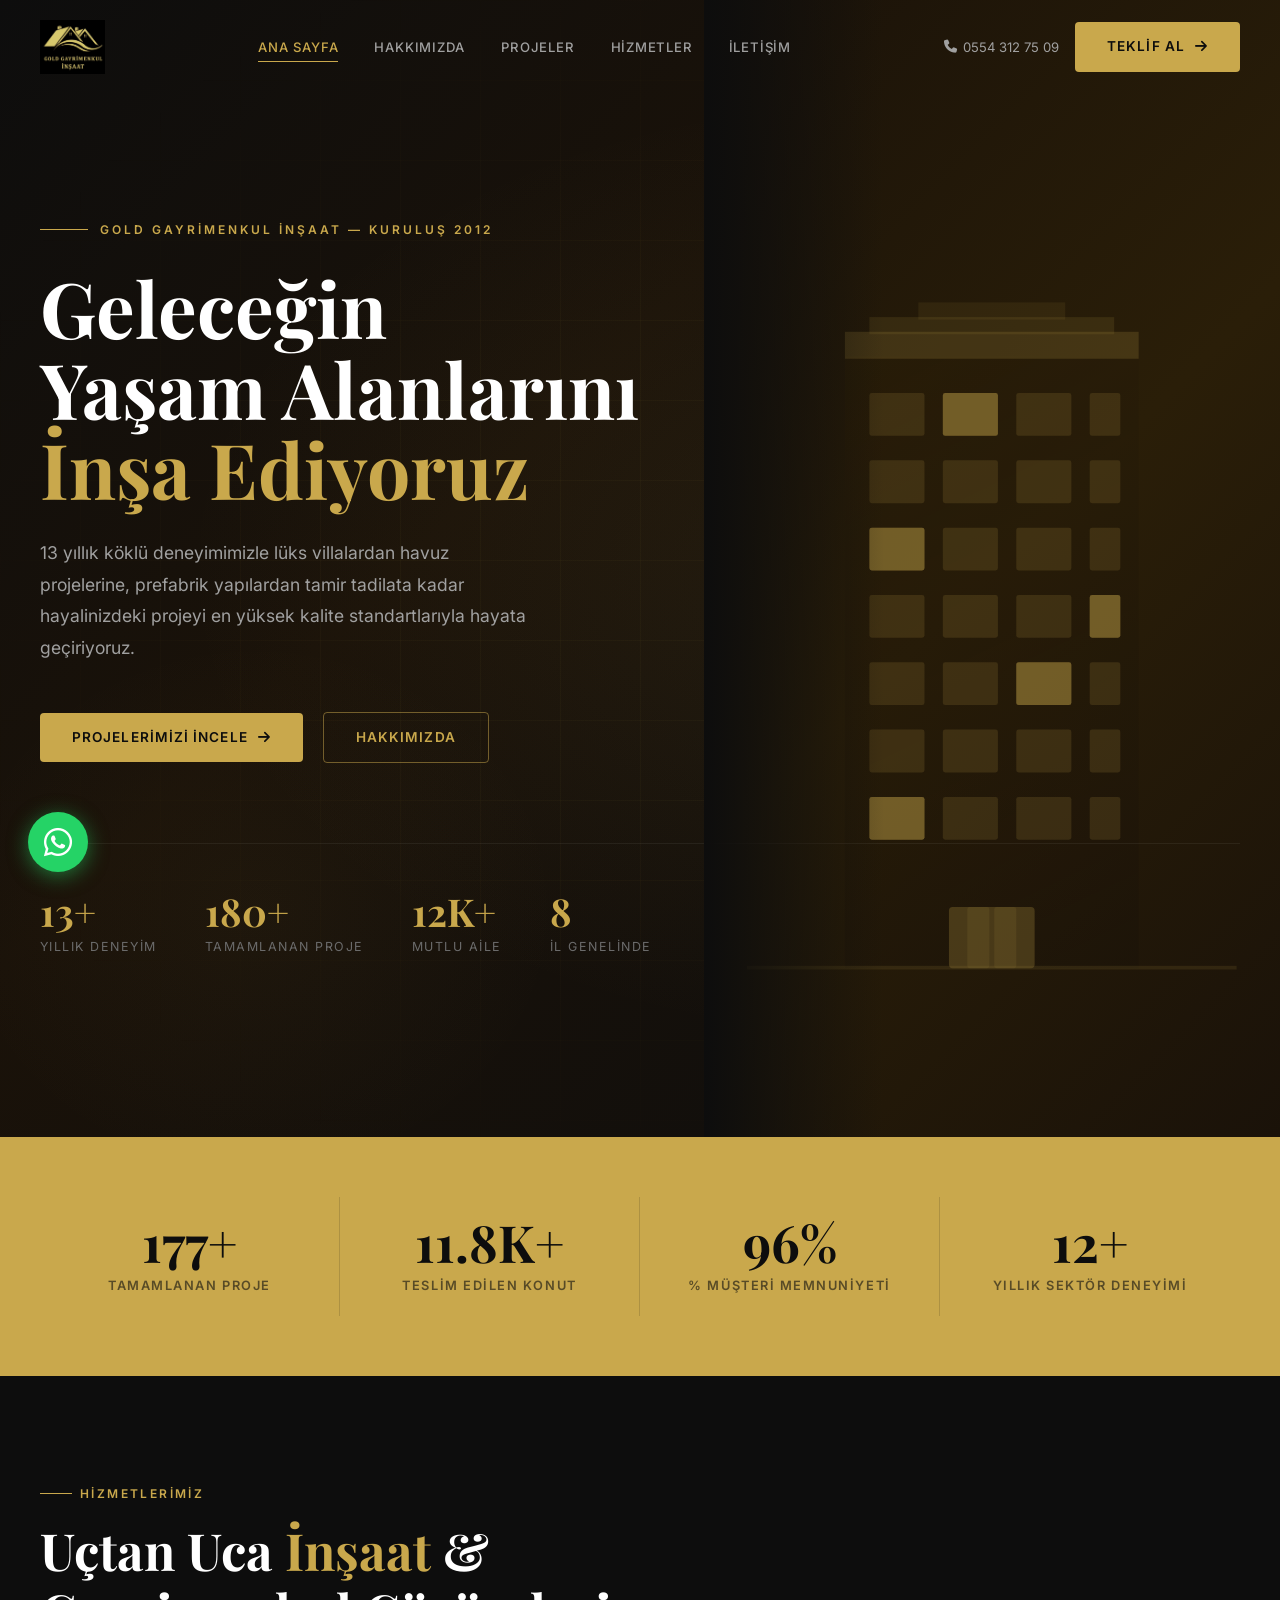
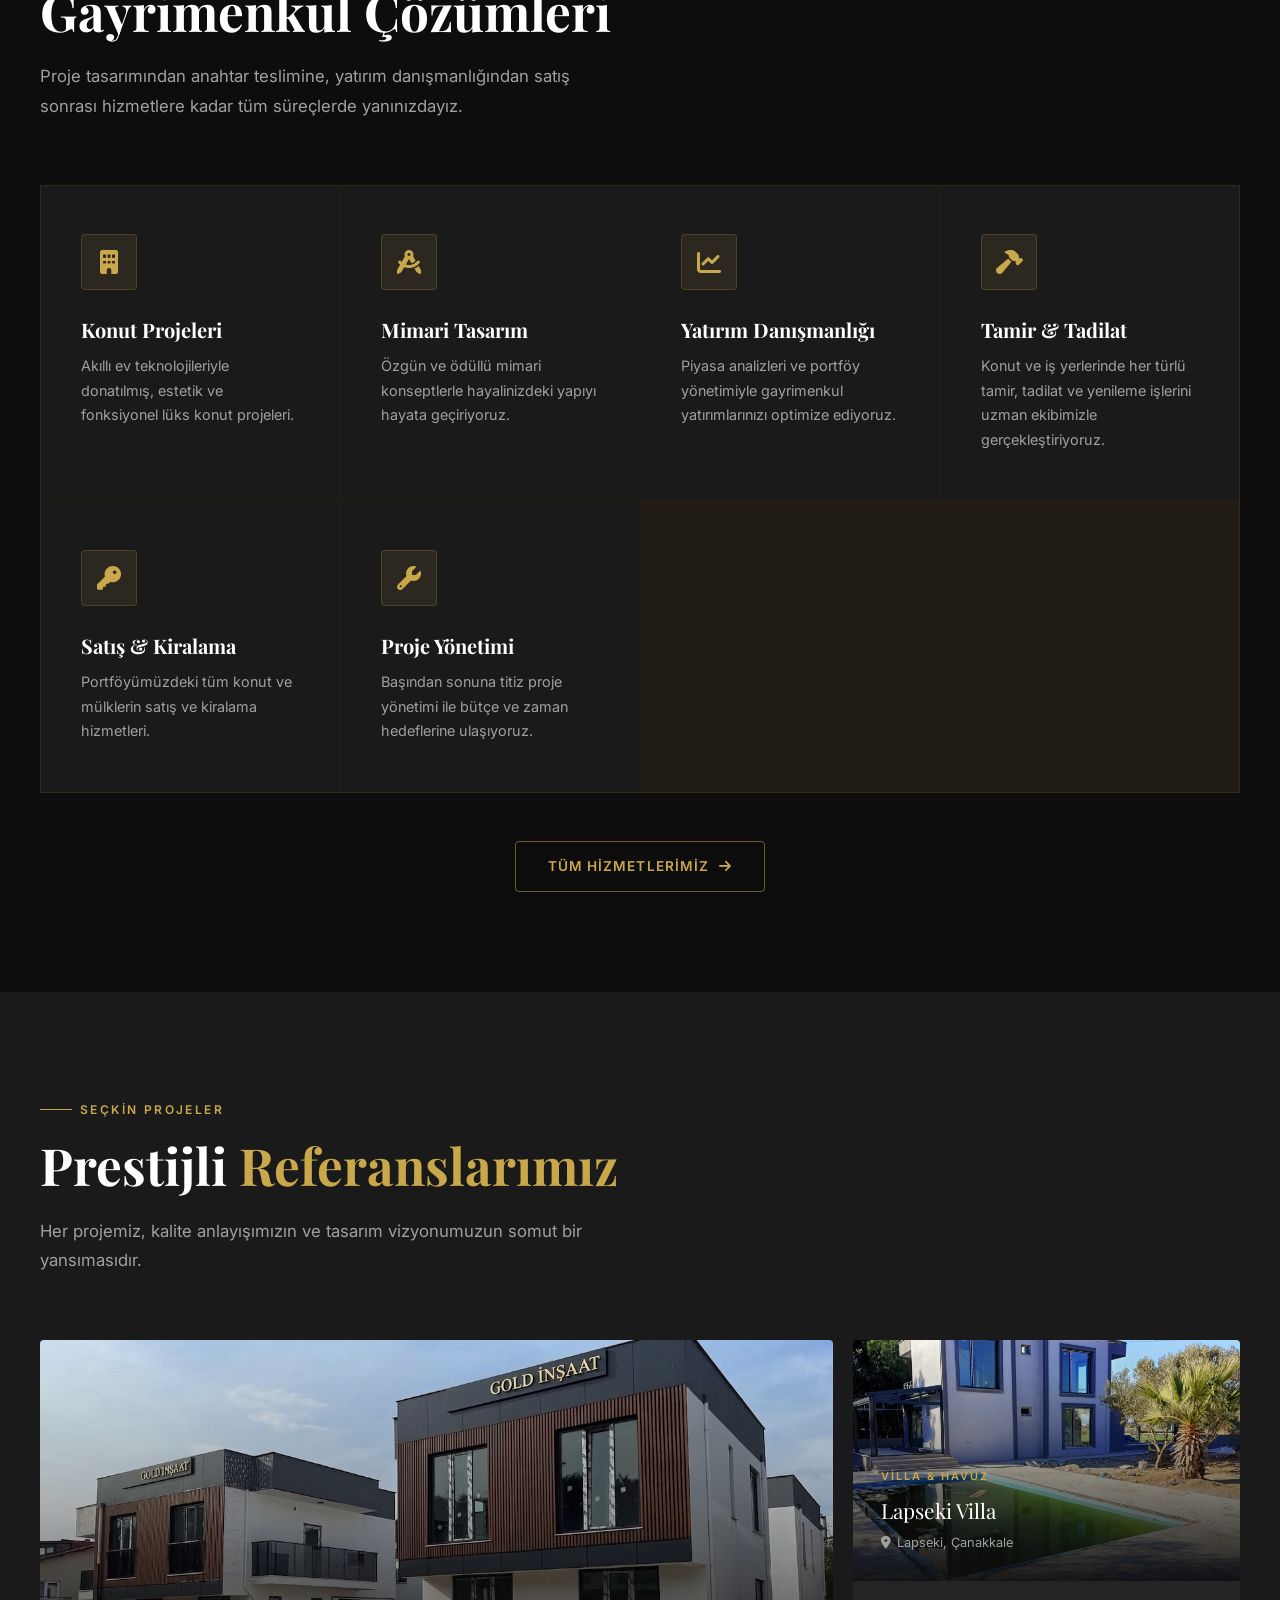
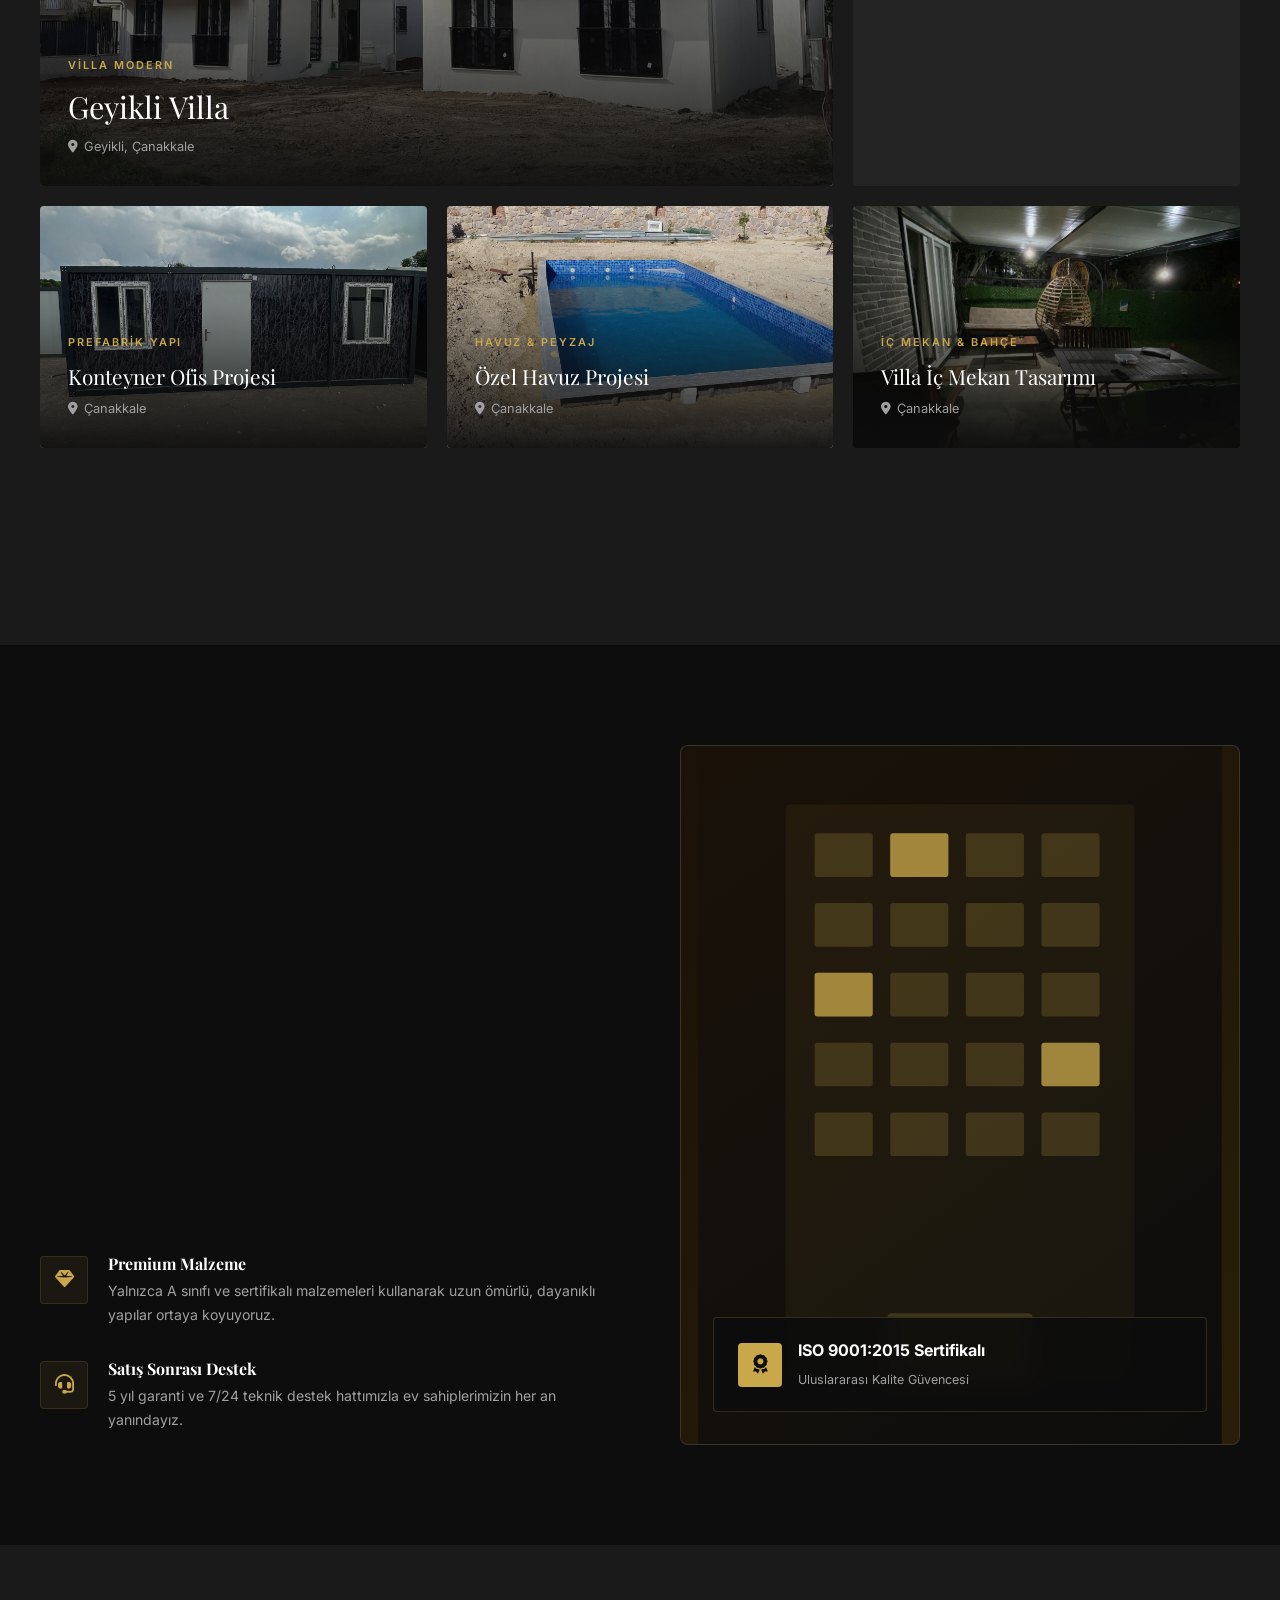
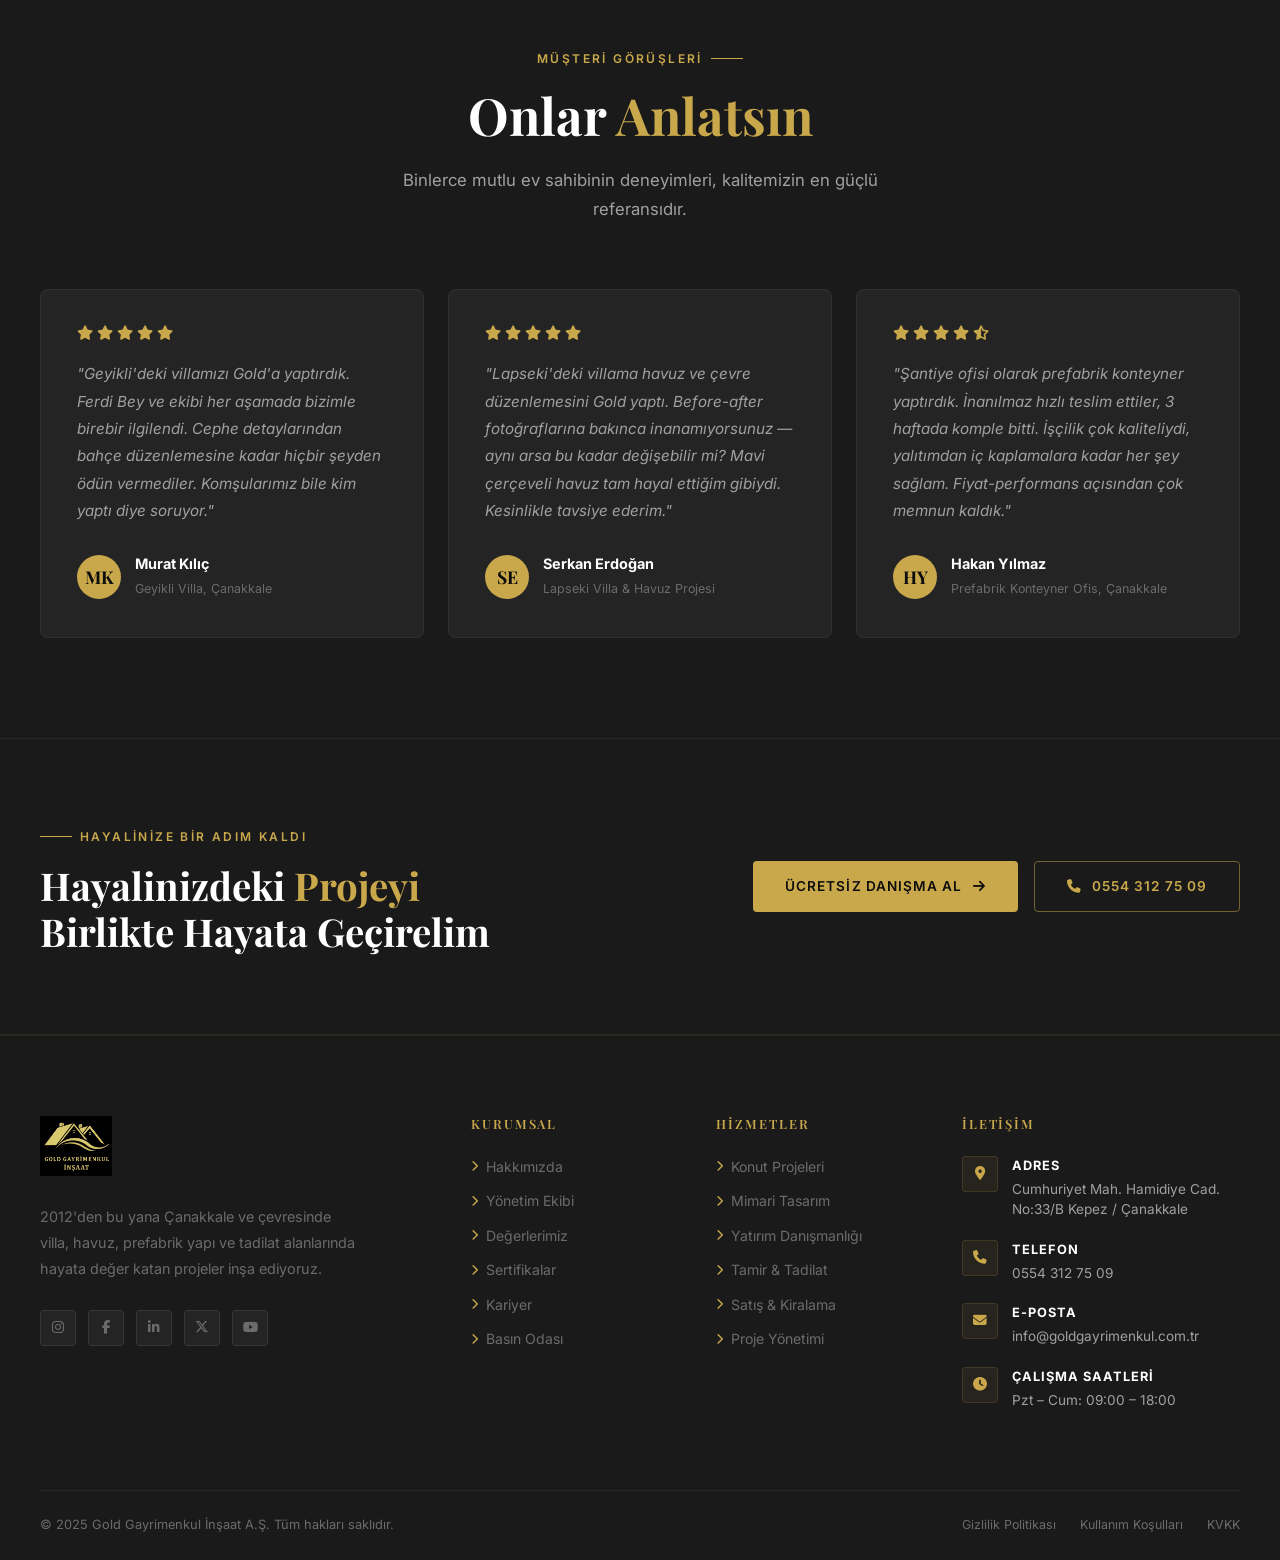
==== commit a41b7832: "SEO: sitemap, robots.txt, Open Graph, JSON-LD schema ekle Tüm sayfalara canonical URL, Open Graph, T" ====
--- a/index.html
+++ b/index.html
@@ -3,13 +3,80 @@
 <head>
   <meta charset="UTF-8" />
   <meta name="viewport" content="width=device-width, initial-scale=1.0" />
-  <meta name="description" content="Gold Gayrimenkul İnşaat – Villa, havuz, prefabrik yapı, tamir tadilat ve gayrimenkul danışmanlığı alanında 13 yıllık deneyim." />
-  <title>Gold Gayrimenkul İnşaat | Ana Sayfa</title>
+  <meta name="description" content="Gold Gayrimenkul İnşaat – Villa, havuz, prefabrik yapı, tamir tadilat ve gayrimenkul danışmanlığı alanında 13 yıllık deneyim. Çanakkale, Kepez." />
+  <meta name="keywords" content="gold gayrimenkul, inşaat çanakkale, villa yapımı, prefabrik yapı, özel havuz, tamir tadilat, kepez inşaat, gayrimenkul danışmanlığı" />
+  <meta name="author" content="Gold Gayrimenkul İnşaat" />
+  <meta name="robots" content="index, follow" />
+  <link rel="canonical" href="https://soyisimsiz.github.io/Gold/" />
+  <!-- Open Graph -->
+  <meta property="og:type" content="website" />
+  <meta property="og:site_name" content="Gold Gayrimenkul İnşaat" />
+  <meta property="og:title" content="Gold Gayrimenkul İnşaat | Villa, Havuz, Prefabrik Yapı" />
+  <meta property="og:description" content="Villa, havuz, prefabrik yapı, tamir tadilat ve gayrimenkul danışmanlığı alanında 13 yıllık deneyim. Çanakkale / Kepez." />
+  <meta property="og:url" content="https://soyisimsiz.github.io/Gold/" />
+  <meta property="og:image" content="https://soyisimsiz.github.io/Gold/logo.png" />
+  <meta property="og:locale" content="tr_TR" />
+  <!-- Twitter Card -->
+  <meta name="twitter:card" content="summary_large_image" />
+  <meta name="twitter:title" content="Gold Gayrimenkul İnşaat | Villa, Havuz, Prefabrik Yapı" />
+  <meta name="twitter:description" content="Villa, havuz, prefabrik yapı, tamir tadilat ve gayrimenkul danışmanlığı alanında 13 yıllık deneyim." />
+  <meta name="twitter:image" content="https://soyisimsiz.github.io/Gold/logo.png" />
+  <title>Gold Gayrimenkul İnşaat | Villa, Havuz, Prefabrik Yapı – Çanakkale</title>
   <link rel="preconnect" href="https://fonts.googleapis.com" />
   <link rel="preconnect" href="https://fonts.gstatic.com" crossorigin />
   <link href="https://fonts.googleapis.com/css2?family=Playfair+Display:wght@400;600;700;900&family=Inter:wght@300;400;500;600;700&display=swap" rel="stylesheet" />
   <link rel="stylesheet" href="css/style.css" />
   <link rel="stylesheet" href="https://cdnjs.cloudflare.com/ajax/libs/font-awesome/6.5.0/css/all.min.css" />
+  <script type="application/ld+json">
+  {
+    "@context": "https://schema.org",
+    "@type": "LocalBusiness",
+    "name": "Gold Gayrimenkul İnşaat",
+    "description": "Villa, havuz, prefabrik yapı, tamir tadilat ve gayrimenkul danışmanlığı alanında 13 yıllık deneyim.",
+    "url": "https://soyisimsiz.github.io/Gold/",
+    "logo": "https://soyisimsiz.github.io/Gold/logo.png",
+    "image": "https://soyisimsiz.github.io/Gold/logo.png",
+    "telephone": "+905543127509",
+    "email": "info@goldgayrimenkul.com.tr",
+    "foundingDate": "2012",
+    "founder": {
+      "@type": "Person",
+      "name": "Ferdi Coşkun"
+    },
+    "address": {
+      "@type": "PostalAddress",
+      "streetAddress": "Cumhuriyet Mah. Hamidiye Cad. No:33/B",
+      "addressLocality": "Kepez",
+      "addressRegion": "Çanakkale",
+      "addressCountry": "TR"
+    },
+    "geo": {
+      "@type": "GeoCoordinates",
+      "latitude": 40.1553,
+      "longitude": 26.4142
+    },
+    "openingHoursSpecification": [
+      {
+        "@type": "OpeningHoursSpecification",
+        "dayOfWeek": ["Monday","Tuesday","Wednesday","Thursday","Friday"],
+        "opens": "09:00",
+        "closes": "18:00"
+      },
+      {
+        "@type": "OpeningHoursSpecification",
+        "dayOfWeek": "Saturday",
+        "opens": "10:00",
+        "closes": "14:00"
+      }
+    ],
+    "sameAs": [],
+    "priceRange": "₺₺₺",
+    "areaServed": {
+      "@type": "State",
+      "name": "Çanakkale"
+    }
+  }
+  </script>
 </head>
 <body>
 
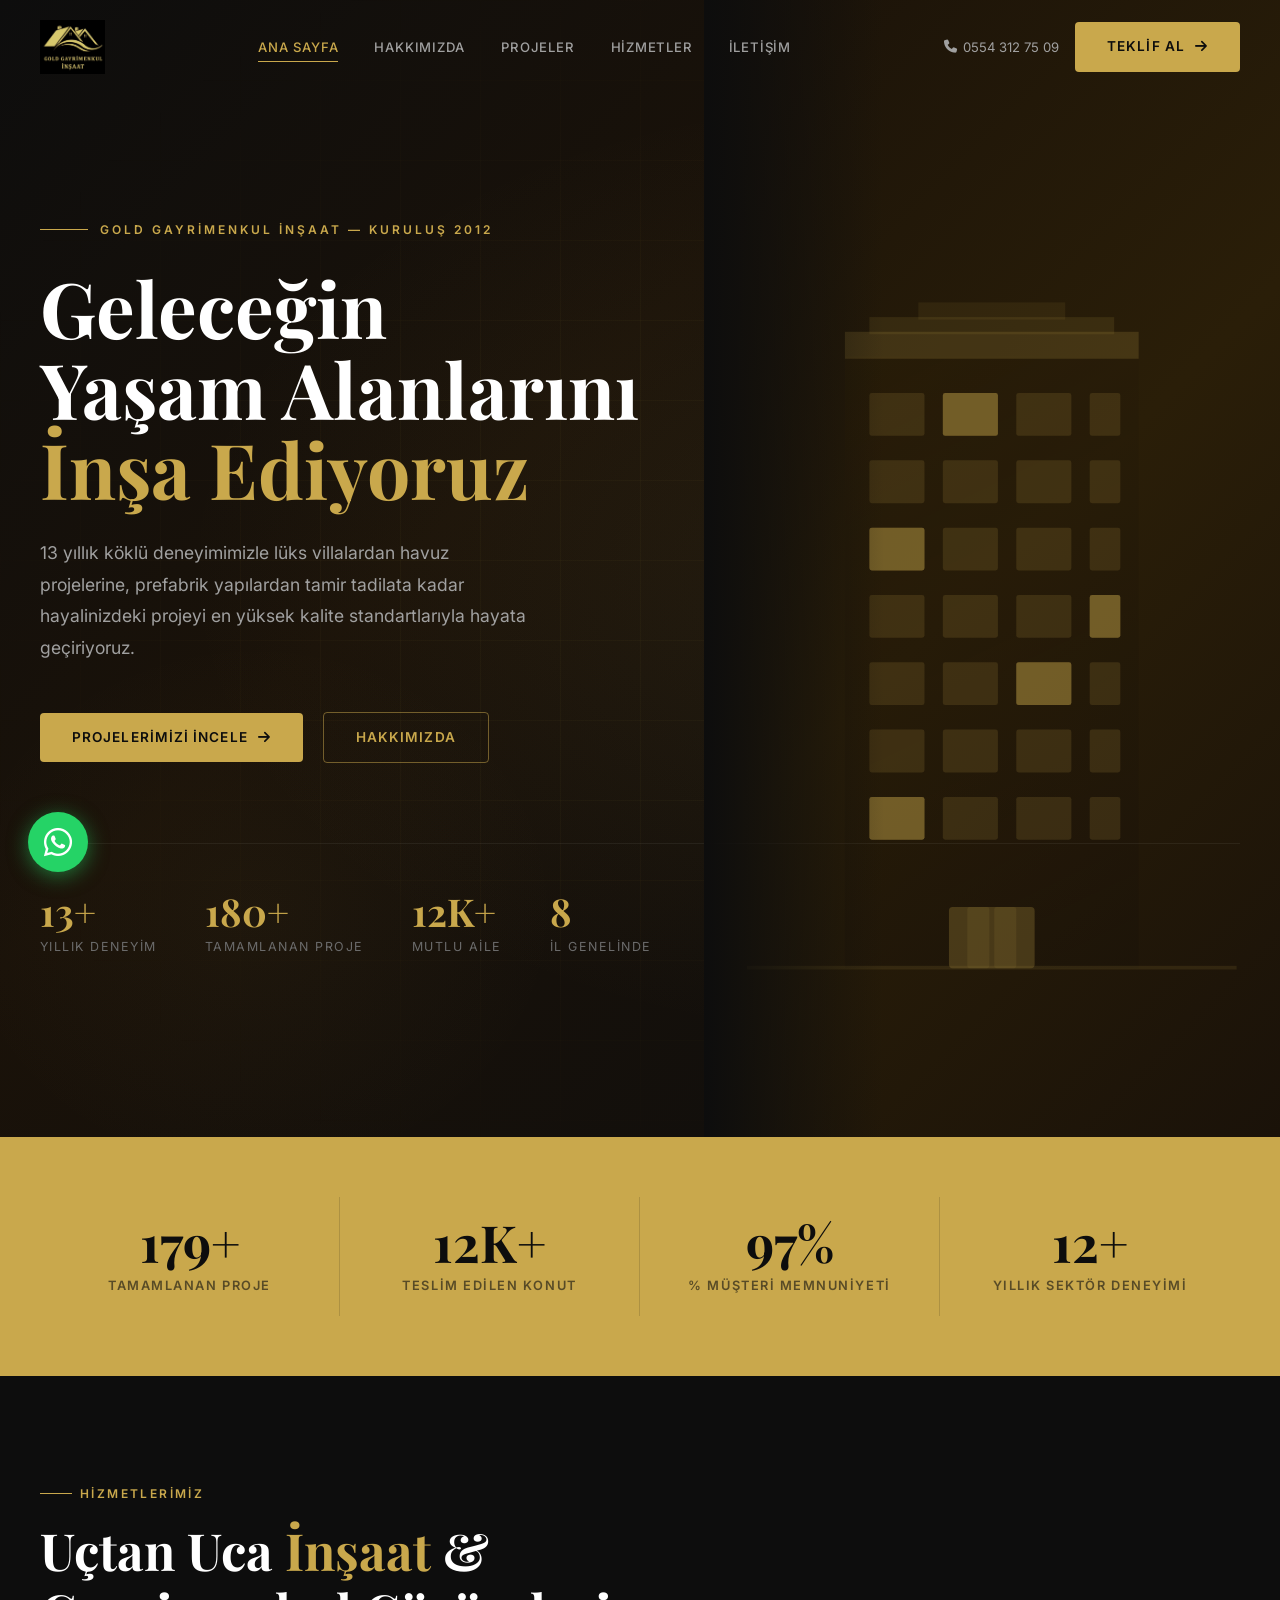
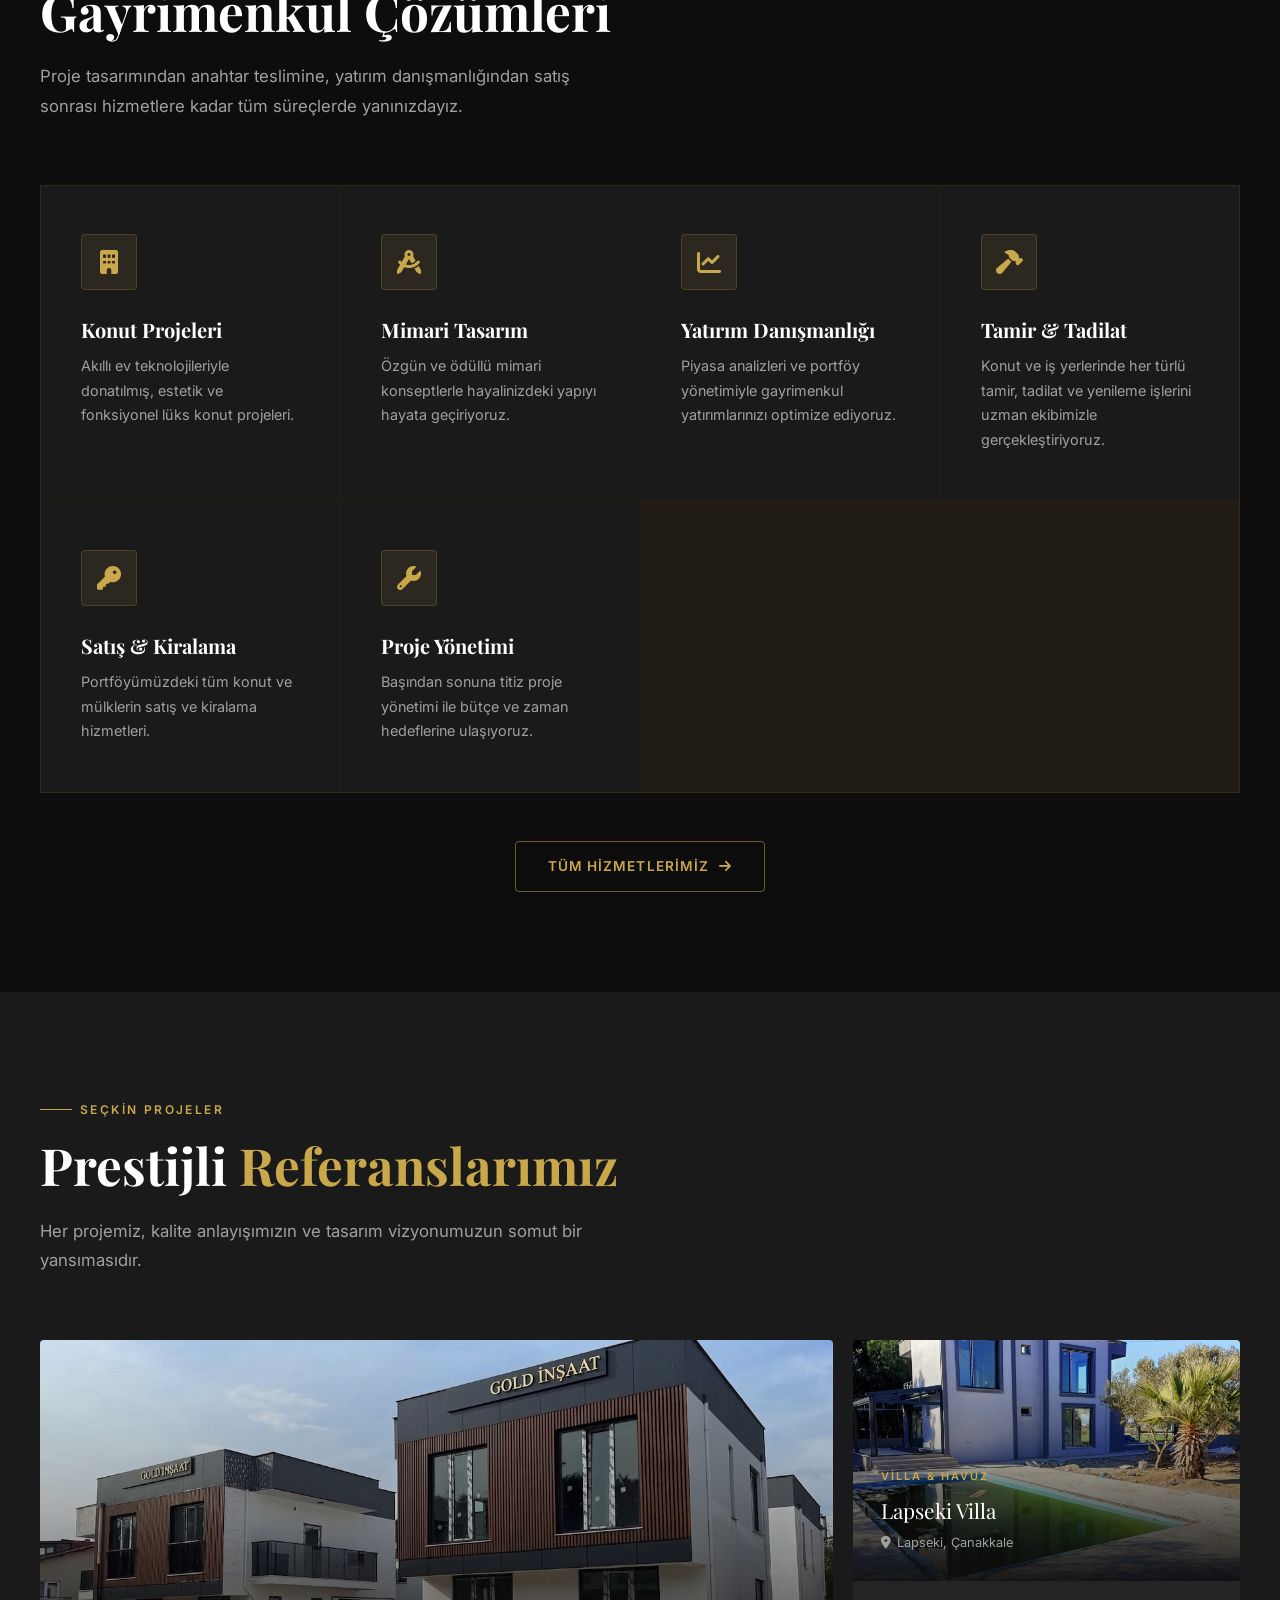
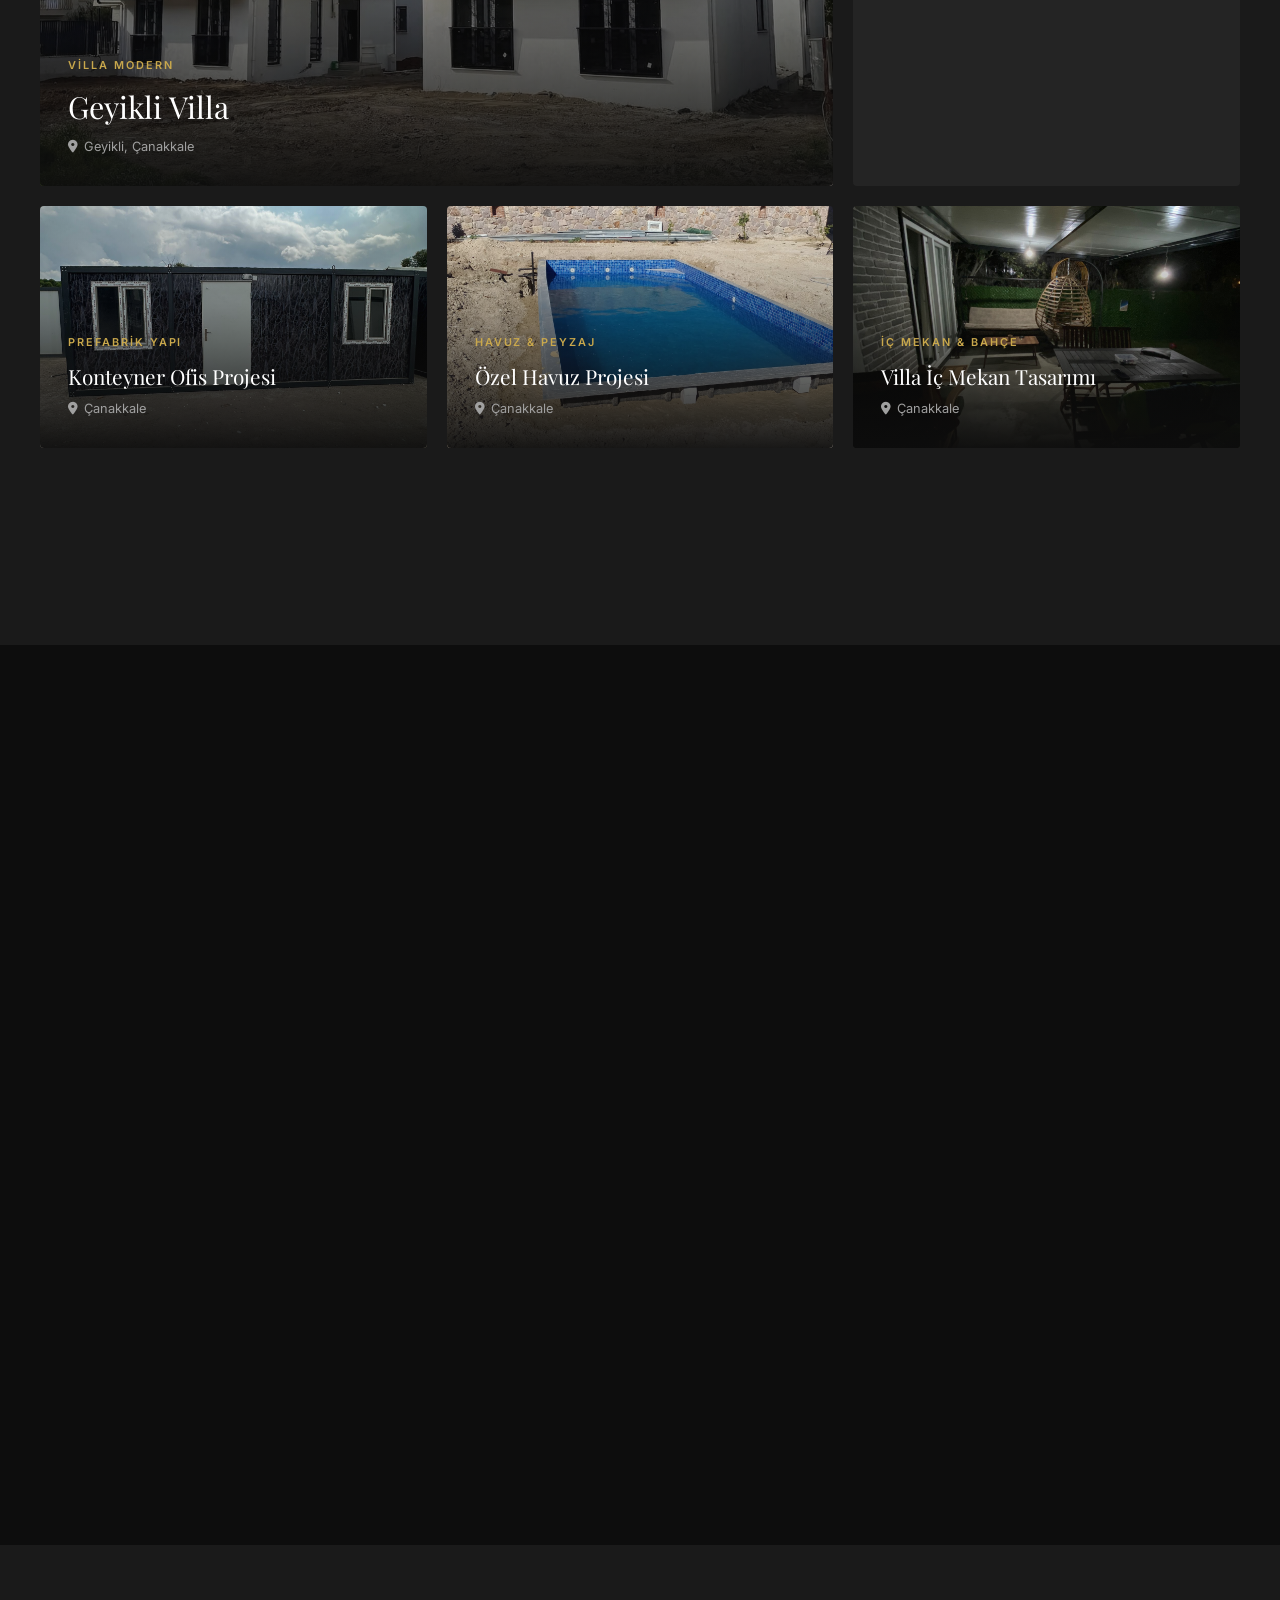
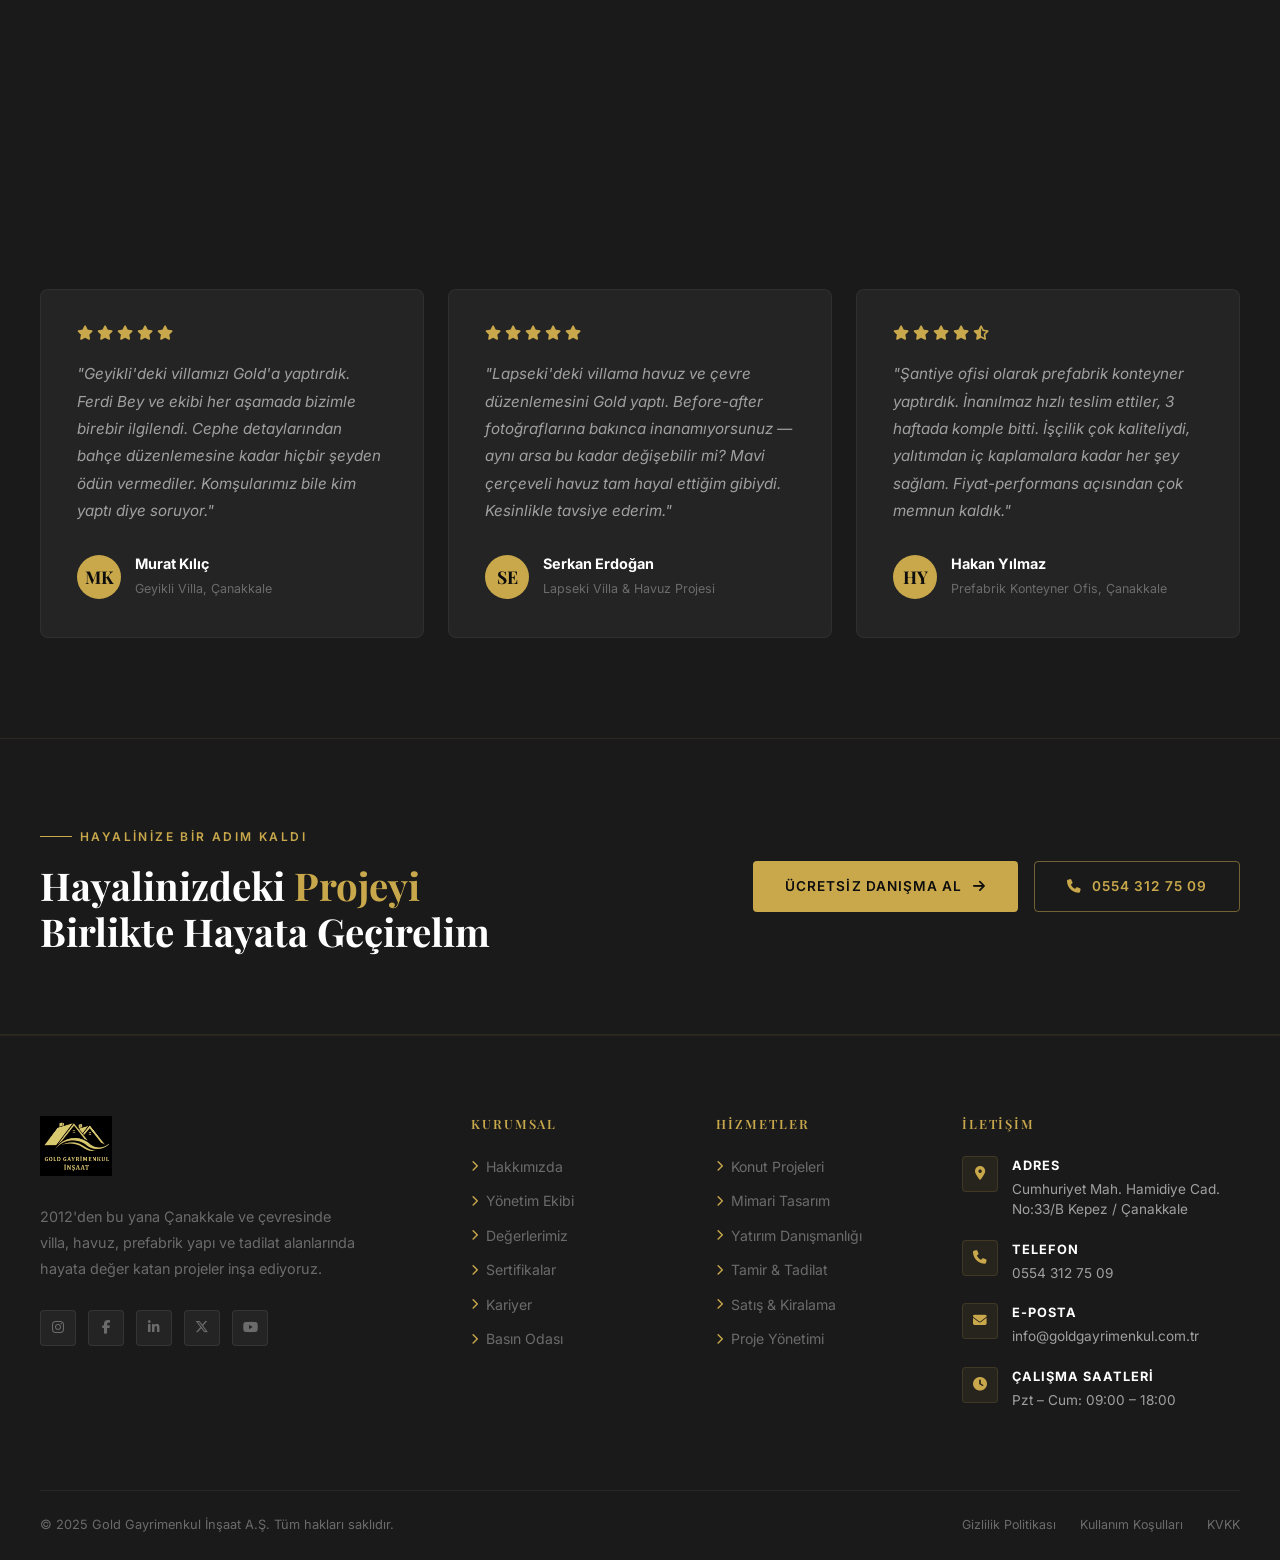
==== commit f6d65740: "Alan adını goldgayrimenkulinsaat.com.tr olarak güncelle CNAME dosyası oluşturuldu, tüm canonical/OG/" ====
--- a/index.html
+++ b/index.html
@@ -7,20 +7,20 @@
   <meta name="keywords" content="gold gayrimenkul, inşaat çanakkale, villa yapımı, prefabrik yapı, özel havuz, tamir tadilat, kepez inşaat, gayrimenkul danışmanlığı" />
   <meta name="author" content="Gold Gayrimenkul İnşaat" />
   <meta name="robots" content="index, follow" />
-  <link rel="canonical" href="https://soyisimsiz.github.io/Gold/" />
+  <link rel="canonical" href="https://goldgayrimenkulinsaat.com.tr/" />
   <!-- Open Graph -->
   <meta property="og:type" content="website" />
   <meta property="og:site_name" content="Gold Gayrimenkul İnşaat" />
   <meta property="og:title" content="Gold Gayrimenkul İnşaat | Villa, Havuz, Prefabrik Yapı" />
   <meta property="og:description" content="Villa, havuz, prefabrik yapı, tamir tadilat ve gayrimenkul danışmanlığı alanında 13 yıllık deneyim. Çanakkale / Kepez." />
-  <meta property="og:url" content="https://soyisimsiz.github.io/Gold/" />
-  <meta property="og:image" content="https://soyisimsiz.github.io/Gold/logo.png" />
+  <meta property="og:url" content="https://goldgayrimenkulinsaat.com.tr/" />
+  <meta property="og:image" content="https://goldgayrimenkulinsaat.com.tr/logo.png" />
   <meta property="og:locale" content="tr_TR" />
   <!-- Twitter Card -->
   <meta name="twitter:card" content="summary_large_image" />
   <meta name="twitter:title" content="Gold Gayrimenkul İnşaat | Villa, Havuz, Prefabrik Yapı" />
   <meta name="twitter:description" content="Villa, havuz, prefabrik yapı, tamir tadilat ve gayrimenkul danışmanlığı alanında 13 yıllık deneyim." />
-  <meta name="twitter:image" content="https://soyisimsiz.github.io/Gold/logo.png" />
+  <meta name="twitter:image" content="https://goldgayrimenkulinsaat.com.tr/logo.png" />
   <title>Gold Gayrimenkul İnşaat | Villa, Havuz, Prefabrik Yapı – Çanakkale</title>
   <link rel="preconnect" href="https://fonts.googleapis.com" />
   <link rel="preconnect" href="https://fonts.gstatic.com" crossorigin />
@@ -33,9 +33,9 @@
     "@type": "LocalBusiness",
     "name": "Gold Gayrimenkul İnşaat",
     "description": "Villa, havuz, prefabrik yapı, tamir tadilat ve gayrimenkul danışmanlığı alanında 13 yıllık deneyim.",
-    "url": "https://soyisimsiz.github.io/Gold/",
-    "logo": "https://soyisimsiz.github.io/Gold/logo.png",
-    "image": "https://soyisimsiz.github.io/Gold/logo.png",
+    "url": "https://goldgayrimenkulinsaat.com.tr/",
+    "logo": "https://goldgayrimenkulinsaat.com.tr/logo.png",
+    "image": "https://goldgayrimenkulinsaat.com.tr/logo.png",
     "telephone": "+905543127509",
     "email": "info@goldgayrimenkul.com.tr",
     "foundingDate": "2012",
